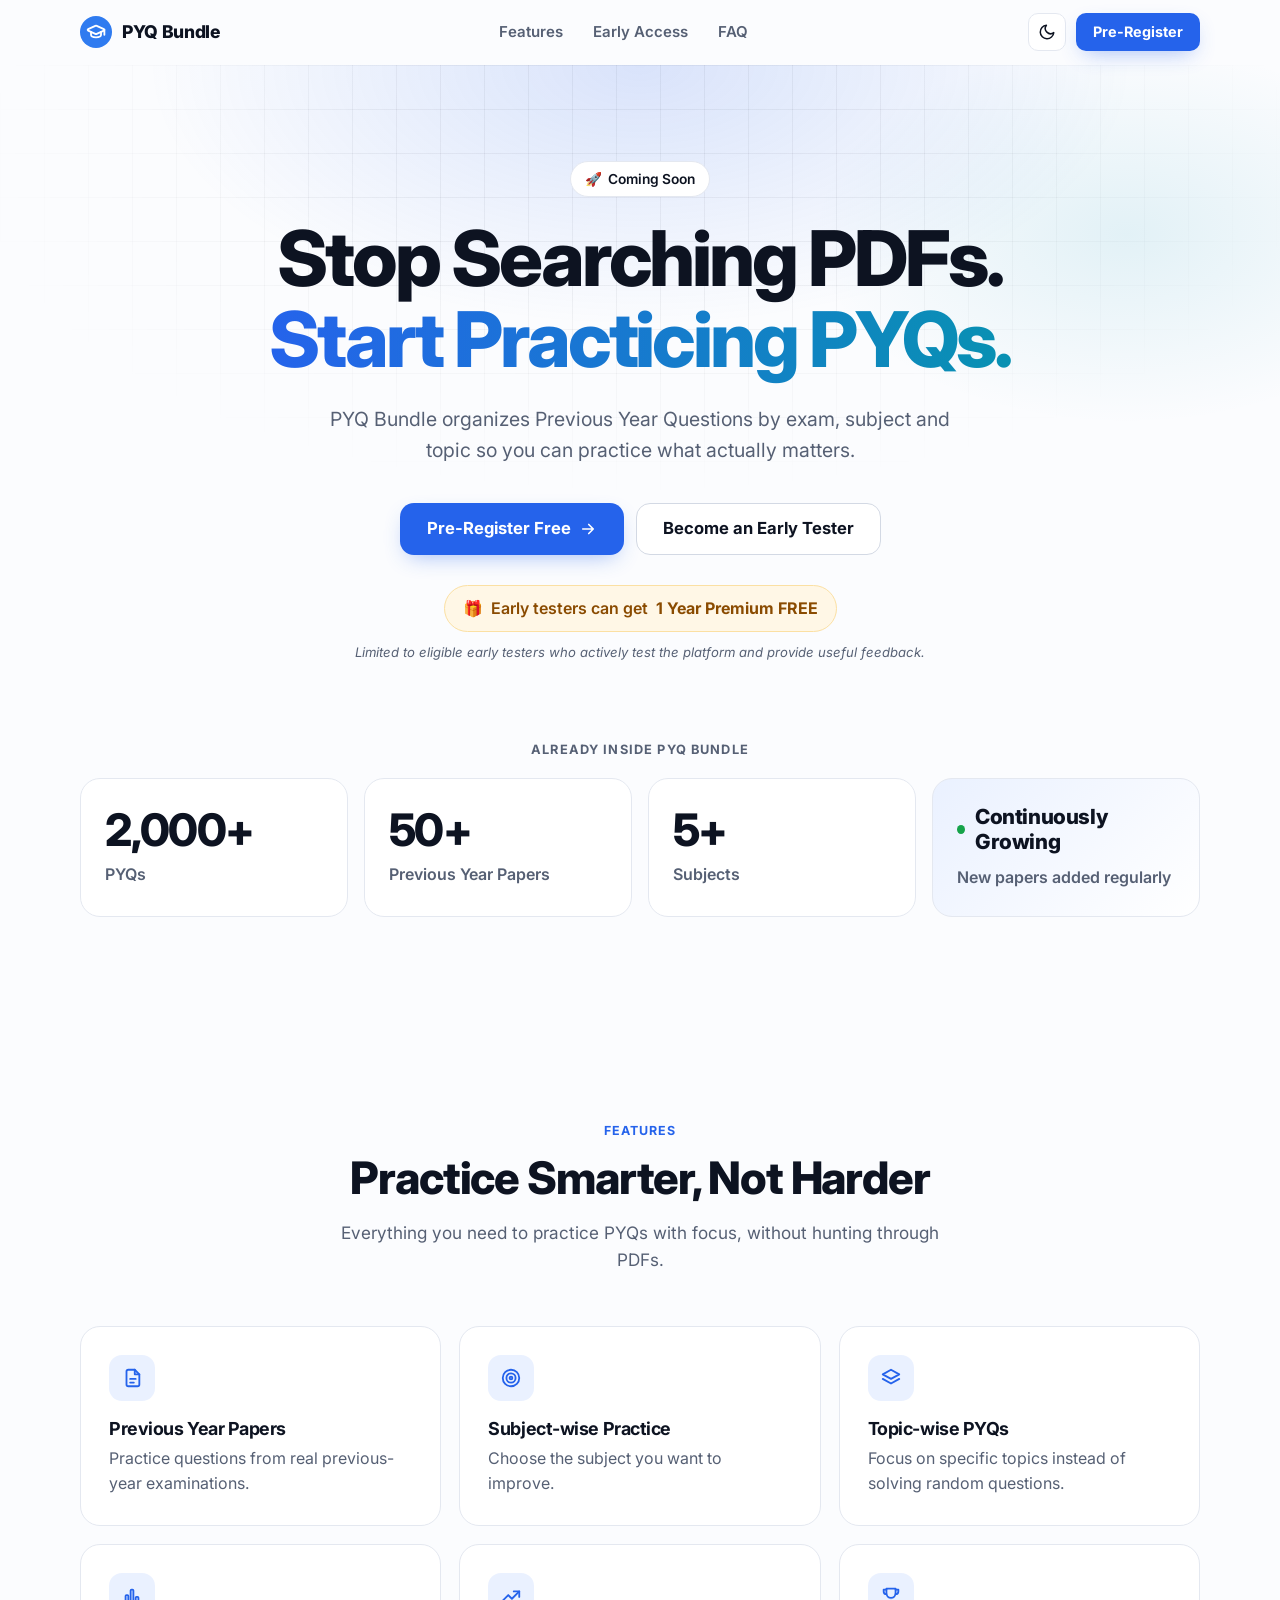
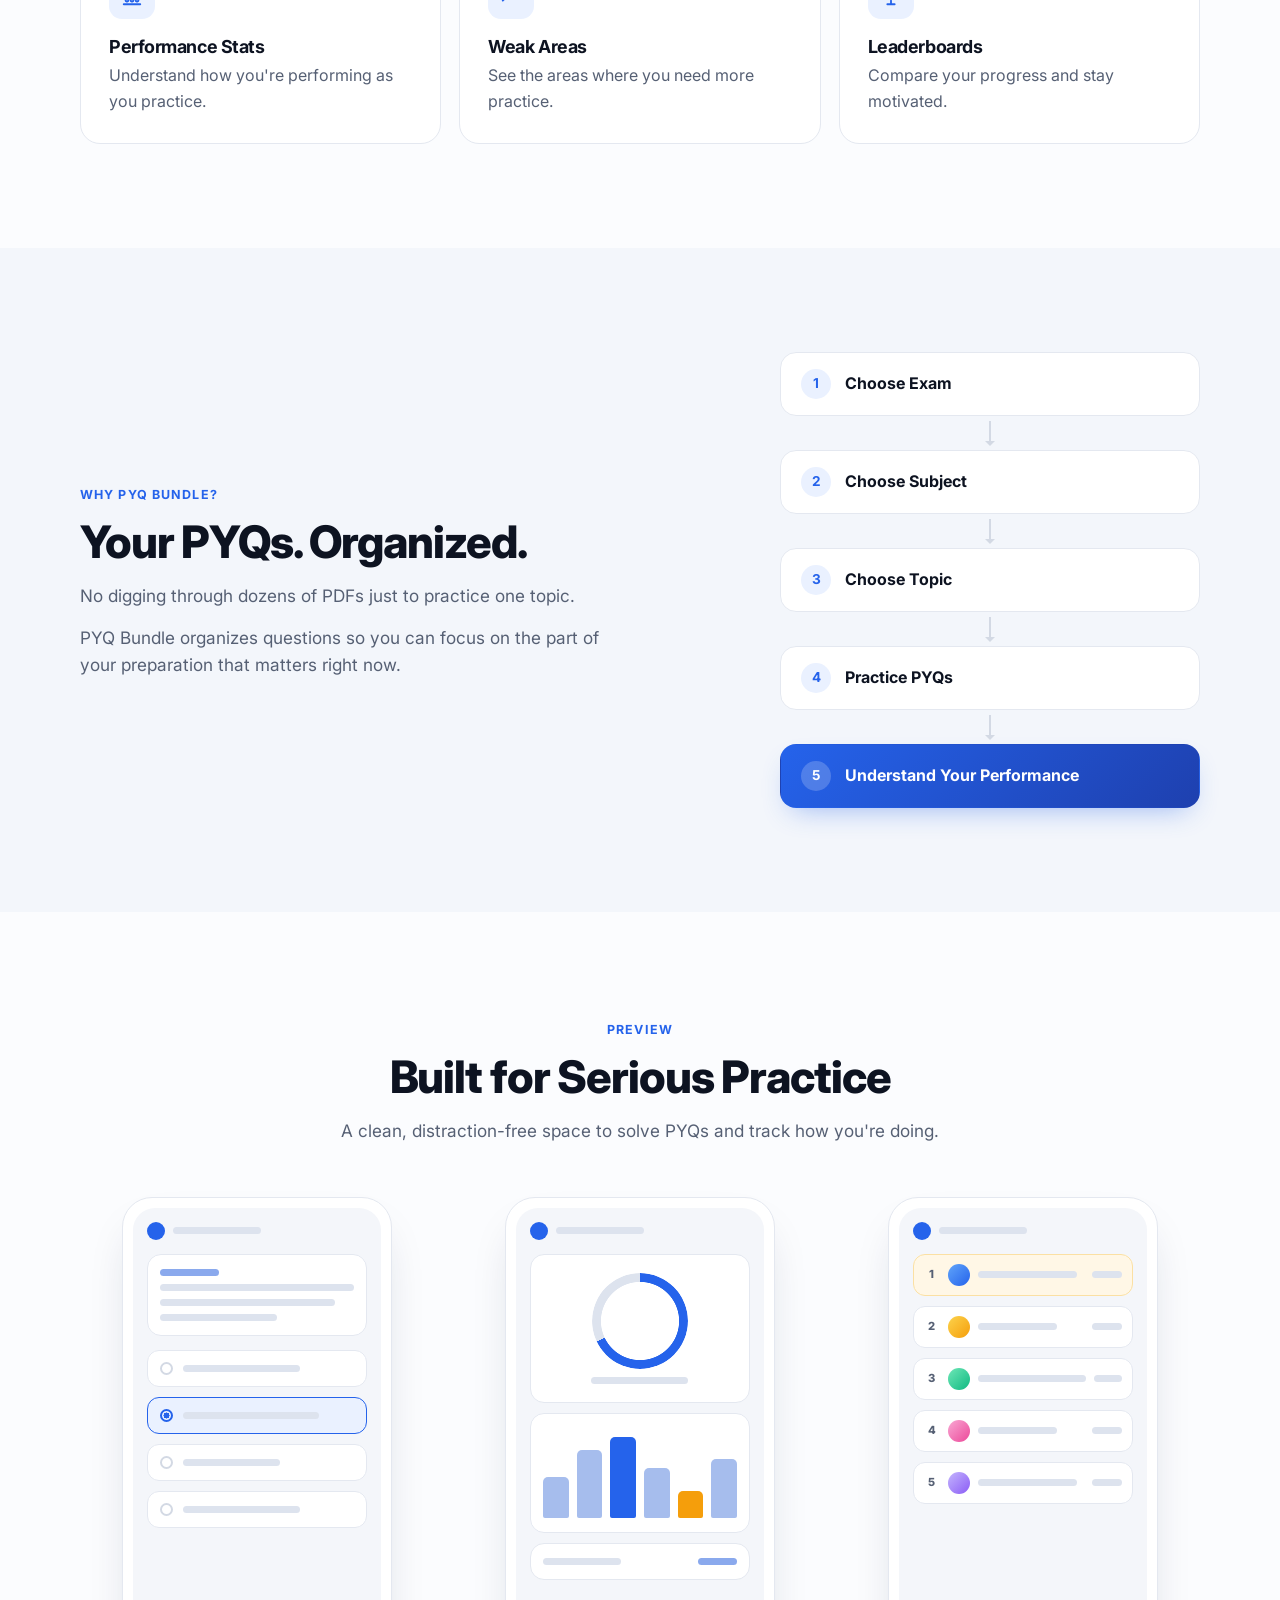
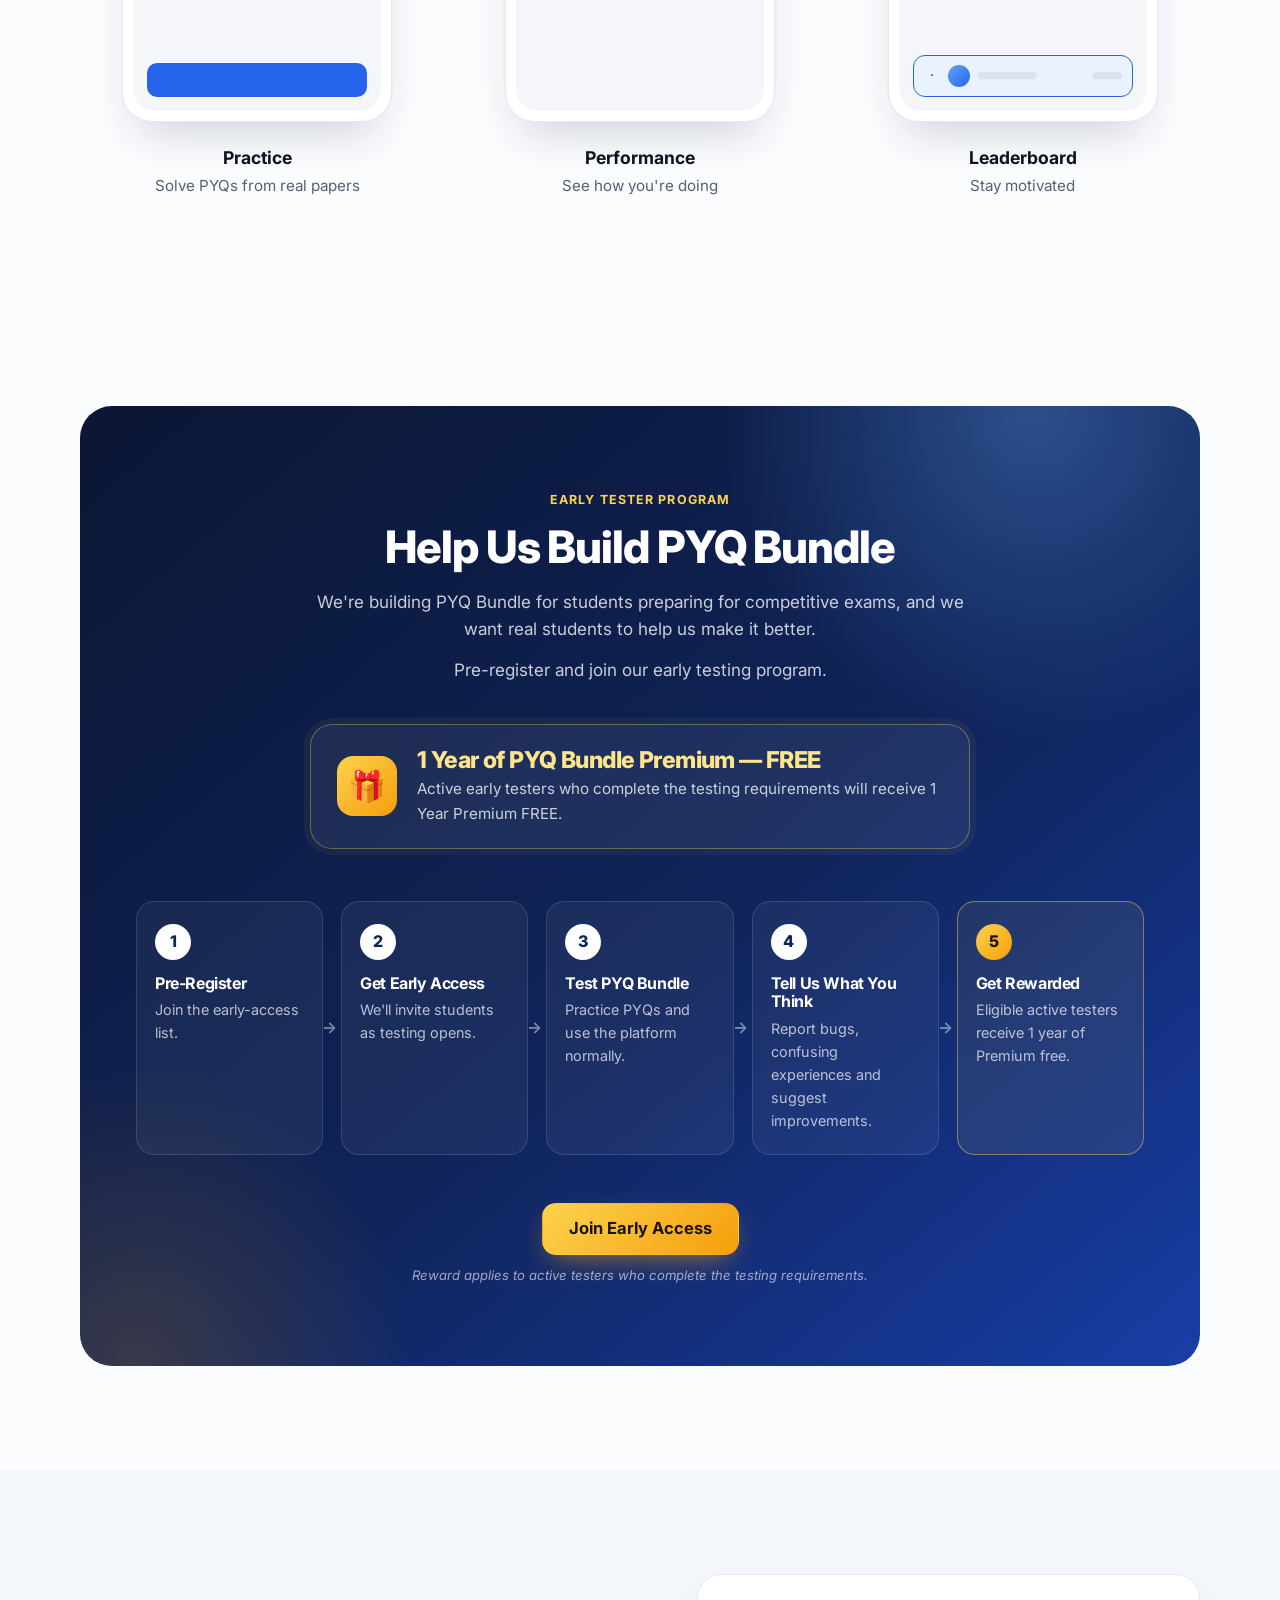
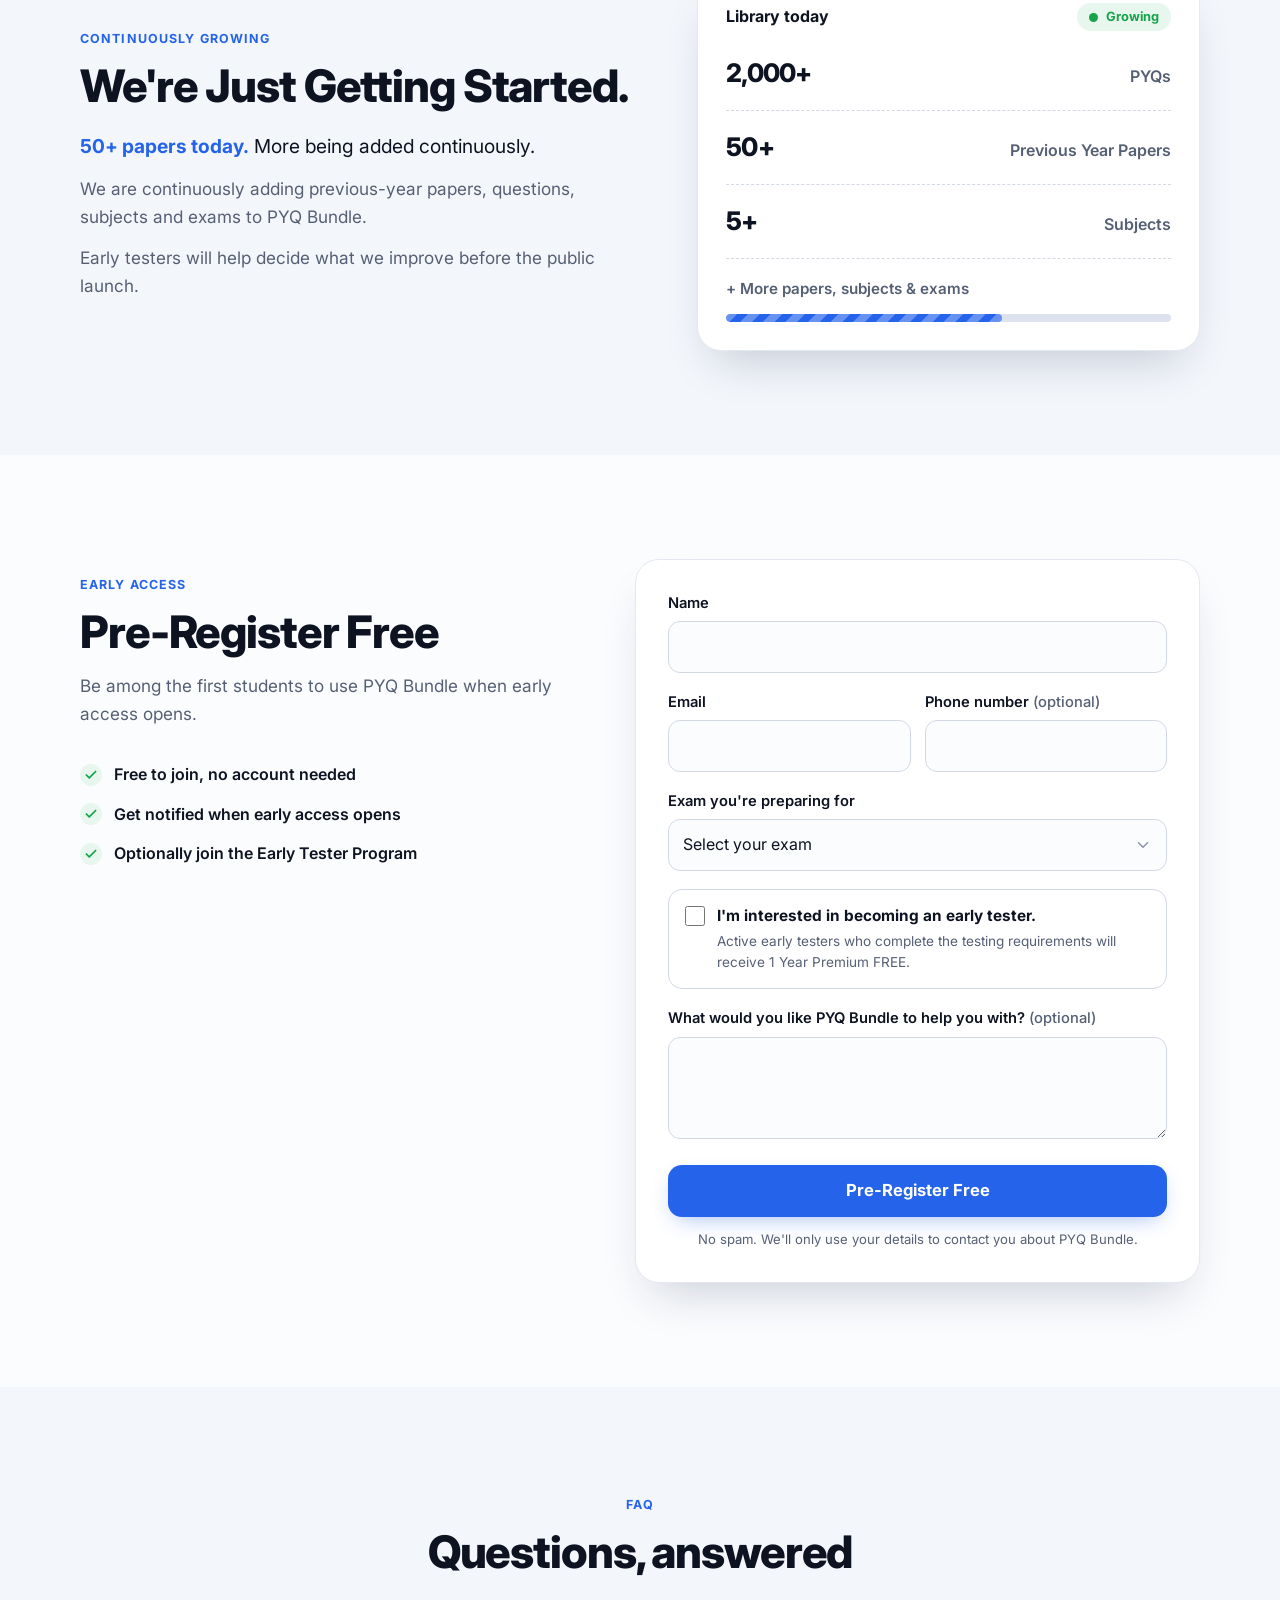
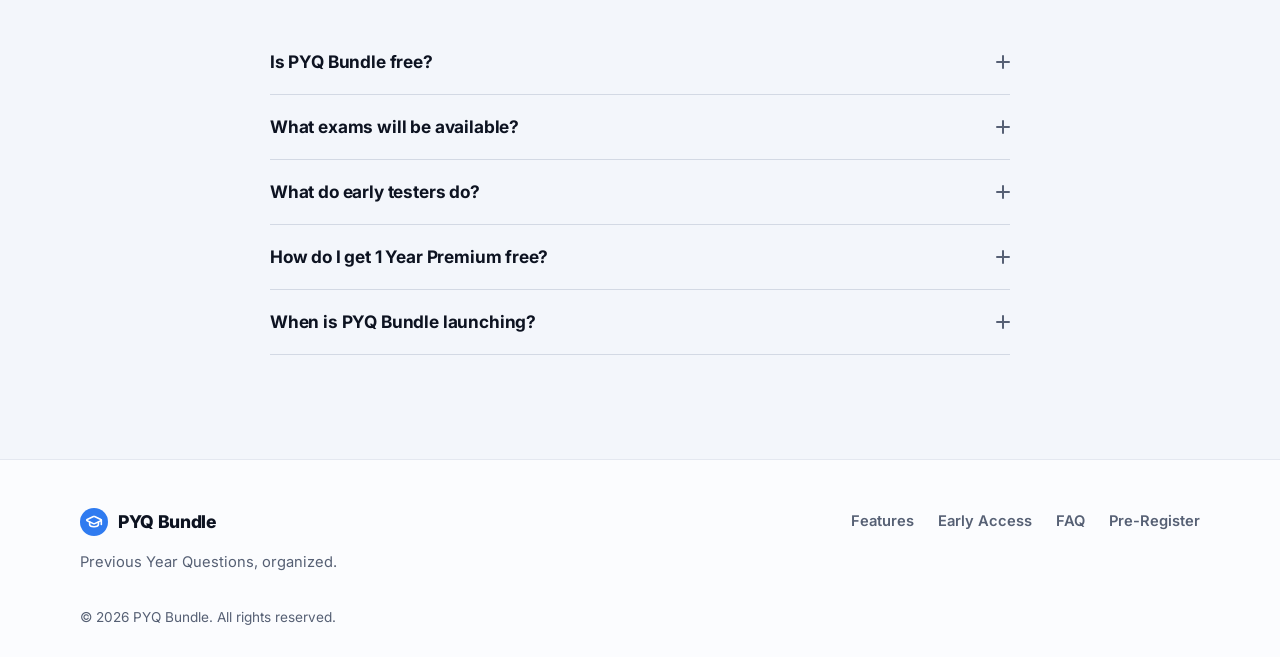
==== index.html @ 2e19c217 "Add PYQ Bundle pre-launch landing page Static one-page site: hero, live stats from site-data.json, f" ====
<!doctype html>
<html lang="en">
<head>
  <meta charset="utf-8">
  <meta name="viewport" content="width=device-width, initial-scale=1">
  <title>PYQ Bundle – Practice Previous Year Questions by Subject &amp; Topic</title>
  <meta name="description" content="Practice competitive exam previous year questions organized by exam, subject and topic. Join PYQ Bundle early access and help us build a better way to practice PYQs.">
  <!-- Replace https://pyqbundle.com/ with your real domain (also in robots.txt and sitemap.xml) -->
  <link rel="canonical" href="https://pyqbundle.com/">
  <meta name="robots" content="index, follow">
  <meta name="color-scheme" content="light dark">
  <meta name="theme-color" content="#ffffff" media="(prefers-color-scheme: light)">
  <meta name="theme-color" content="#0f1115" media="(prefers-color-scheme: dark)">
  <link rel="icon" href="favicon.svg" type="image/svg+xml">

  <!-- Open Graph / social -->
  <meta property="og:type" content="website">
  <meta property="og:site_name" content="PYQ Bundle">
  <meta property="og:title" content="PYQ Bundle – Practice Previous Year Questions by Subject &amp; Topic">
  <meta property="og:description" content="Practice competitive exam previous year questions organized by exam, subject and topic. Join PYQ Bundle early access.">
  <meta property="og:url" content="https://pyqbundle.com/">
  <meta property="og:image" content="https://pyqbundle.com/og-image.png">
  <meta property="og:image:width" content="1200">
  <meta property="og:image:height" content="630">
  <meta property="og:locale" content="en_IN">
  <meta name="twitter:card" content="summary_large_image">
  <meta name="twitter:title" content="PYQ Bundle – Practice Previous Year Questions by Subject &amp; Topic">
  <meta name="twitter:description" content="Practice competitive exam PYQs organized by exam, subject and topic. Join early access.">
  <meta name="twitter:image" content="https://pyqbundle.com/og-image.png">

  <script>
    (function () {
      var d = document.documentElement;
      d.classList.add('js');
      try { var t = localStorage.getItem('pyqb-theme'); if (t === 'light' || t === 'dark') d.setAttribute('data-theme', t); } catch (e) {}
    })();
  </script>

  <link rel="preconnect" href="https://fonts.googleapis.com">
  <link rel="preconnect" href="https://fonts.gstatic.com" crossorigin>
  <link rel="stylesheet" href="https://fonts.googleapis.com/css2?family=Inter:wght@400..800&display=swap">
  <link rel="stylesheet" href="css/styles.css?v=5">
  <script src="js/register.js?v=5" defer></script>
  <script src="js/main.js?v=5" defer></script>

  <script type="application/ld+json">
  {
    "@context": "https://schema.org",
    "@graph": [
      {
        "@type": "Organization",
        "@id": "https://pyqbundle.com/#org",
        "name": "PYQ Bundle",
        "url": "https://pyqbundle.com/"
      },
      {
        "@type": "WebSite",
        "name": "PYQ Bundle",
        "url": "https://pyqbundle.com/",
        "publisher": { "@id": "https://pyqbundle.com/#org" }
      },
      {
        "@type": "FAQPage",
        "mainEntity": [
          { "@type": "Question", "name": "Is PYQ Bundle free?", "acceptedAnswer": { "@type": "Answer", "text": "Yes. Students will be able to access and practice PYQs for free. An optional Premium plan will provide additional benefits such as an ad-free experience, cloud sync and AI solutions." } },
          { "@type": "Question", "name": "What exams will be available?", "acceptedAnswer": { "@type": "Answer", "text": "We're starting with selected competitive exams and continuously adding more exams, subjects and previous-year papers." } },
          { "@type": "Question", "name": "What do early testers do?", "acceptedAnswer": { "@type": "Answer", "text": "Early testers use PYQ Bundle before the public launch, report problems and share feedback that helps us improve the experience." } },
          { "@type": "Question", "name": "How do I get 1 Year Premium free?", "acceptedAnswer": { "@type": "Answer", "text": "Active early testers who complete the testing requirements and provide useful feedback will receive one year of PYQ Bundle Premium free." } },
          { "@type": "Question", "name": "When is PYQ Bundle launching?", "acceptedAnswer": { "@type": "Answer", "text": "We're currently preparing for early access. Pre-register and we'll notify you when testing begins." } }
        ]
      }
    ]
  }
  </script>
</head>
<body>
  <a class="skip-link" href="#main">Skip to content</a>

  <!-- ============ NAVBAR ============ -->
  <header class="nav" id="nav">
    <div class="container nav-inner">
      <a href="#hero" class="logo" aria-label="PYQ Bundle – back to top">
        <img src="favicon.svg" alt="" width="32" height="32">
        <span>PYQ Bundle</span>
      </a>
      <nav aria-label="Primary">
        <ul class="nav-links">
          <li><a href="#features">Features</a></li>
          <li data-ea><a href="#early-access">Early Access</a></li>
          <li><a href="#faq">FAQ</a></li>
        </ul>
      </nav>
      <div class="nav-actions">
        <button class="theme-toggle" type="button" aria-label="Toggle dark mode">
          <svg class="i-moon" viewBox="0 0 24 24" width="18" height="18" aria-hidden="true"><path d="M21 12.8A9 9 0 1 1 11.2 3a7 7 0 0 0 9.8 9.8z"/></svg>
          <svg class="i-sun" viewBox="0 0 24 24" width="18" height="18" aria-hidden="true"><circle cx="12" cy="12" r="4"/><path d="M12 2v2M12 20v2M4.9 4.9l1.4 1.4M17.7 17.7l1.4 1.4M2 12h2M20 12h2M4.9 19.1l1.4-1.4M17.7 6.3l1.4-1.4"/></svg>
        </button>
        <a class="btn btn-primary btn-sm" href="#register" data-cta="nav_pre_register">Pre-Register</a>
      </div>
    </div>
  </header>

  <main id="main">

    <!-- ============ HERO ============ -->
    <section class="hero" id="hero" aria-labelledby="hero-title">
      <div class="hero-bg" aria-hidden="true"></div>
      <div class="container hero-inner">
        <p class="badge reveal"><span aria-hidden="true">🚀</span> <span data-status>Coming Soon</span></p>
        <h1 id="hero-title" class="reveal" style="--d:1">Stop Searching PDFs.<br><span class="grad">Start Practicing PYQs.</span></h1>
        <p class="lead reveal" style="--d:2">PYQ Bundle organizes Previous Year Questions by exam, subject and topic so you can practice what actually matters.</p>
        <div class="cta-row reveal" style="--d:3">
          <a class="btn btn-primary btn-lg" href="#register" data-cta="hero_pre_register">
            Pre-Register Free
            <svg viewBox="0 0 24 24" width="18" height="18" aria-hidden="true"><path d="M5 12h14M13 6l6 6-6 6"/></svg>
          </a>
          <a class="btn btn-ghost btn-lg" href="#early-access" data-ea data-cta="hero_early_tester">Become an Early Tester</a>
        </div>
        <div class="hero-offer reveal" style="--d:4" data-ea>
          <p class="offer-pill"><span aria-hidden="true">🎁</span> Early testers can get <strong data-reward>1 Year Premium FREE</strong></p>
          <p class="fine">Limited to eligible early testers who actively test the platform and provide useful feedback.</p>
        </div>
      </div>
    </section>

    <!-- ============ LIVE CONTENT STATS (filled from site-data.json) ============ -->
    <section class="stats-section" aria-labelledby="stats-title">
      <div class="container">
        <h2 id="stats-title" class="stats-title">Already inside PYQ Bundle</h2>
        <ul class="stats-grid" id="stats-grid">
          <li class="stat-card skeleton" aria-hidden="true"></li>
          <li class="stat-card skeleton" aria-hidden="true"></li>
          <li class="stat-card skeleton" aria-hidden="true"></li>
          <li class="stat-card stat-growing">
            <span class="stat-value"><span class="pulse-dot" aria-hidden="true"></span>Continuously Growing</span>
            <span class="stat-label">New papers added regularly</span>
          </li>
        </ul>
      </div>
    </section>

    <!-- ============ FEATURES ============ -->
    <section class="section" id="features" aria-labelledby="features-title">
      <div class="container">
        <div class="section-head reveal">
          <p class="eyebrow">Features</p>
          <h2 id="features-title">Practice Smarter, Not Harder</h2>
          <p class="section-sub">Everything you need to practice PYQs with focus, without hunting through PDFs.</p>
        </div>
        <div class="features-grid">
          <article class="feature reveal">
            <div class="icon" aria-hidden="true"><svg viewBox="0 0 24 24"><path d="M8 3h7l5 5v11a2 2 0 0 1-2 2H8a2 2 0 0 1-2-2V5a2 2 0 0 1 2-2z"/><path d="M15 3v5h5M10 13h6M10 17h4"/></svg></div>
            <h3>Previous Year Papers</h3>
            <p>Practice questions from real previous-year examinations.</p>
          </article>
          <article class="feature reveal" style="--d:1">
            <div class="icon" aria-hidden="true"><svg viewBox="0 0 24 24"><circle cx="12" cy="12" r="9"/><circle cx="12" cy="12" r="5"/><circle cx="12" cy="12" r="1.5"/></svg></div>
            <h3>Subject-wise Practice</h3>
            <p>Choose the subject you want to improve.</p>
          </article>
          <article class="feature reveal" style="--d:2">
            <div class="icon" aria-hidden="true"><svg viewBox="0 0 24 24"><path d="m12 3 9 5-9 5-9-5 9-5z"/><path d="m3 13 9 5 9-5"/></svg></div>
            <h3>Topic-wise PYQs</h3>
            <p>Focus on specific topics instead of solving random questions.</p>
          </article>
          <article class="feature reveal">
            <div class="icon" aria-hidden="true"><svg viewBox="0 0 24 24"><path d="M3 21h18"/><rect x="5" y="11" width="3" height="7" rx="1"/><rect x="10.5" y="5" width="3" height="13" rx="1"/><rect x="16" y="13" width="3" height="5" rx="1"/></svg></div>
            <h3>Performance Stats</h3>
            <p>Understand how you're performing as you practice.</p>
          </article>
          <article class="feature reveal" style="--d:1">
            <div class="icon" aria-hidden="true"><svg viewBox="0 0 24 24"><path d="m3 17 6-6 4 4 8-8"/><path d="M15 7h6v6"/></svg></div>
            <h3>Weak Areas</h3>
            <p>See the areas where you need more practice.</p>
          </article>
          <article class="feature reveal" style="--d:2">
            <div class="icon" aria-hidden="true"><svg viewBox="0 0 24 24"><path d="M8 21h8M12 17v4"/><path d="M7 4h10v5a5 5 0 0 1-10 0V4z"/><path d="M17 5h3v2a3 3 0 0 1-3 3M7 5H4v2a3 3 0 0 0 3 3"/></svg></div>
            <h3>Leaderboards</h3>
            <p>Compare your progress and stay motivated.</p>
          </article>
        </div>
      </div>
    </section>

    <!-- ============ HOW IT WORKS ============ -->
    <section class="section section-alt" id="how" aria-labelledby="how-title">
      <div class="container how-grid">
        <div class="how-copy reveal">
          <p class="eyebrow">Why PYQ Bundle?</p>
          <h2 id="how-title">Your PYQs. Organized.</h2>
          <p class="section-sub">No digging through dozens of PDFs just to practice one topic.</p>
          <p class="section-sub">PYQ Bundle organizes questions so you can focus on the part of your preparation that matters right now.</p>
        </div>
        <ol class="flow reveal" style="--d:1">
          <li><span class="flow-num">1</span>Choose Exam</li>
          <li><span class="flow-num">2</span>Choose Subject</li>
          <li><span class="flow-num">3</span>Choose Topic</li>
          <li><span class="flow-num">4</span>Practice PYQs</li>
          <li class="flow-final"><span class="flow-num">5</span>Understand Your Performance</li>
        </ol>
      </div>
    </section>

    <!-- ============ PRODUCT PREVIEW ============
         To use real screenshots later, replace a <div class="phone">…</div> with:
         <img class="phone-img" src="images/practice.webp" alt="PYQ Bundle practice screen" width="280" height="560" loading="lazy">
    -->
    <section class="section" id="preview" aria-labelledby="preview-title">
      <div class="container">
        <div class="section-head reveal">
          <p class="eyebrow">Preview</p>
          <h2 id="preview-title">Built for Serious Practice</h2>
          <p class="section-sub">A clean, distraction-free space to solve PYQs and track how you're doing.</p>
        </div>
        <div class="shots">
          <figure class="shot reveal">
            <div class="phone" aria-hidden="true">
              <div class="screen">
                <div class="scr-top"><span class="dot-logo"></span><span class="ln w40"></span></div>
                <div class="q-card"><span class="ln w30 tint"></span><span class="ln w100"></span><span class="ln w90"></span><span class="ln w60"></span></div>
                <div class="mopt"><span class="radio"></span><span class="ln w60"></span></div>
                <div class="mopt sel"><span class="radio"></span><span class="ln w70"></span></div>
                <div class="mopt"><span class="radio"></span><span class="ln w50"></span></div>
                <div class="mopt"><span class="radio"></span><span class="ln w60"></span></div>
                <div class="mock-btn"></div>
              </div>
            </div>
            <figcaption><strong>Practice</strong><span>Solve PYQs from real papers</span></figcaption>
          </figure>
          <figure class="shot reveal" style="--d:1">
            <div class="phone" aria-hidden="true">
              <div class="screen">
                <div class="scr-top"><span class="dot-logo"></span><span class="ln w40"></span></div>
                <div class="panel center"><div class="ring"></div><span class="ln w50"></span></div>
                <div class="panel">
                  <div class="bars"><span style="--h:45%"></span><span style="--h:75%"></span><span class="hi" style="--h:90%"></span><span style="--h:55%"></span><span class="lo" style="--h:30%"></span><span style="--h:65%"></span></div>
                </div>
                <div class="panel row"><span class="ln w40"></span><span class="ln w20 tint"></span></div>
              </div>
            </div>
            <figcaption><strong>Performance</strong><span>See how you're doing</span></figcaption>
          </figure>
          <figure class="shot reveal" style="--d:2">
            <div class="phone" aria-hidden="true">
              <div class="screen">
                <div class="scr-top"><span class="dot-logo"></span><span class="ln w40"></span></div>
                <div class="lb-row top"><span class="rk">1</span><span class="av a1"></span><span class="ln w50"></span><span class="ln w15"></span></div>
                <div class="lb-row"><span class="rk">2</span><span class="av a2"></span><span class="ln w40"></span><span class="ln w15"></span></div>
                <div class="lb-row"><span class="rk">3</span><span class="av a3"></span><span class="ln w60"></span><span class="ln w15"></span></div>
                <div class="lb-row"><span class="rk">4</span><span class="av a4"></span><span class="ln w40"></span><span class="ln w15"></span></div>
                <div class="lb-row"><span class="rk">5</span><span class="av a5"></span><span class="ln w50"></span><span class="ln w15"></span></div>
                <div class="lb-row you"><span class="rk">·</span><span class="av a1"></span><span class="ln w30"></span><span class="ln w15"></span></div>
              </div>
            </div>
            <figcaption><strong>Leaderboard</strong><span>Stay motivated</span></figcaption>
          </figure>
        </div>
      </div>
    </section>

    <!-- ============ EARLY TESTER PROGRAM ============ -->
    <section class="section" id="early-access" aria-labelledby="ea-title" data-ea>
      <div class="container">
        <div class="ea-panel">
          <div class="ea-glow" aria-hidden="true"></div>
          <div class="ea-head reveal">
            <p class="eyebrow eyebrow-amber">Early Tester Program</p>
            <h2 id="ea-title">Help Us Build PYQ Bundle</h2>
            <p>We're building PYQ Bundle for students preparing for competitive exams, and we want real students to help us make it better.</p>
            <p>Pre-register and join our early testing program.</p>
          </div>

          <div class="reward reveal" style="--d:1">
            <div class="reward-icon" aria-hidden="true">🎁</div>
            <div>
              <h3>1 Year of PYQ Bundle Premium — FREE</h3>
              <p>Active early testers who complete the testing requirements will receive 1 Year Premium FREE.</p>
            </div>
          </div>

          <ol class="steps">
            <li class="step reveal"><span class="step-num">1</span><h3>Pre-Register</h3><p>Join the early-access list.</p></li>
            <li class="step reveal" style="--d:1"><span class="step-num">2</span><h3>Get Early Access</h3><p>We'll invite students as testing opens.</p></li>
            <li class="step reveal" style="--d:2"><span class="step-num">3</span><h3>Test PYQ Bundle</h3><p>Practice PYQs and use the platform normally.</p></li>
            <li class="step reveal" style="--d:3"><span class="step-num">4</span><h3>Tell Us What You Think</h3><p>Report bugs, confusing experiences and suggest improvements.</p></li>
            <li class="step reveal" style="--d:4"><span class="step-num">5</span><h3>Get Rewarded</h3><p>Eligible active testers receive 1 year of Premium free.</p></li>
          </ol>

          <div class="ea-cta reveal">
            <a class="btn btn-amber btn-lg" href="#register" data-tester data-cta="early_access_join">Join Early Access</a>
            <p class="fine">Reward applies to active testers who complete the testing requirements.</p>
          </div>
        </div>
      </div>
    </section>

    <!-- ============ CONTINUOUSLY GROWING ============ -->
    <section class="section section-alt" id="growing" aria-labelledby="grow-title">
      <div class="container grow-grid">
        <div class="reveal">
          <p class="eyebrow">Continuously growing</p>
          <h2 id="grow-title">We're Just Getting Started.</h2>
          <p class="grow-lead" data-needs="papers" hidden><strong><span data-stat="papers"></span> papers today.</strong> More being added continuously.</p>
          <p class="grow-lead" data-fallback><strong>More papers being added continuously.</strong></p>
          <p class="section-sub">We are continuously adding previous-year papers, questions, subjects and exams to PYQ Bundle.</p>
          <p class="section-sub">Early testers will help decide what we improve before the public launch.</p>
        </div>
        <div class="grow-card reveal" style="--d:1">
          <div class="grow-card-head">
            <span>Library today</span>
            <span class="live-pill"><span class="pulse-dot" aria-hidden="true"></span>Growing</span>
          </div>
          <ul class="grow-list" id="grow-list"></ul>
          <div class="grow-more">
            <span>+ More papers, subjects &amp; exams</span>
            <div class="grow-bar" aria-hidden="true"><span></span></div>
          </div>
        </div>
      </div>
    </section>

    <!-- ============ PRE-REGISTRATION ============ -->
    <section class="section" id="register" aria-labelledby="register-title">
      <div class="container reg-grid">
        <div class="reg-copy reveal">
          <p class="eyebrow">Early access</p>
          <h2 id="register-title">Pre-Register Free</h2>
          <p class="section-sub">Be among the first students to use PYQ Bundle when early access opens.</p>
          <ul class="checklist">
            <li><svg viewBox="0 0 24 24" aria-hidden="true"><path d="M20 6 9 17l-5-5"/></svg>Free to join, no account needed</li>
            <li><svg viewBox="0 0 24 24" aria-hidden="true"><path d="M20 6 9 17l-5-5"/></svg>Get notified when early access opens</li>
            <li data-ea><svg viewBox="0 0 24 24" aria-hidden="true"><path d="M20 6 9 17l-5-5"/></svg>Optionally join the Early Tester Program</li>
          </ul>
        </div>

        <div class="form-card reveal" style="--d:1">
          <form id="register-form" novalidate>
            <div class="field">
              <label for="f-name">Name</label>
              <input id="f-name" name="name" type="text" autocomplete="name" maxlength="100" required aria-describedby="e-name">
              <p class="field-error" id="e-name"></p>
            </div>
            <div class="row-2">
              <div class="field">
                <label for="f-email">Email</label>
                <input id="f-email" name="email" type="email" autocomplete="email" inputmode="email" maxlength="254" required aria-describedby="e-email">
                <p class="field-error" id="e-email"></p>
              </div>
              <div class="field">
                <label for="f-phone">Phone number <span class="opt">(optional)</span></label>
                <input id="f-phone" name="phone" type="tel" autocomplete="tel" inputmode="tel" maxlength="20" aria-describedby="e-phone">
                <p class="field-error" id="e-phone"></p>
              </div>
            </div>
            <div class="field">
              <label for="f-exam">Exam you're preparing for</label>
              <select id="f-exam" name="exam" required aria-describedby="e-exam">
                <option value="">Select your exam</option>
                <option>SSC GD</option>
                <option>SSC CGL</option>
                <option>JEE Main</option>
                <option>NEET</option>
                <option>GATE</option>
                <option>UPSC</option>
                <option>Railway</option>
                <option>Other</option>
              </select>
              <p class="field-error" id="e-exam"></p>
            </div>
            <div class="field" id="exam-other-field" hidden>
              <label for="f-exam-other">Which exam? <span class="opt">(optional)</span></label>
              <input id="f-exam-other" name="exam_other" type="text" maxlength="60">
            </div>

            <label class="check" data-ea>
              <input id="f-tester" name="early_tester" type="checkbox">
              <span>
                <strong>I'm interested in becoming an early tester.</strong>
                <small>Active early testers who complete the testing requirements will receive <span data-reward>1 Year Premium FREE</span>.</small>
              </span>
            </label>

            <div class="field">
              <label for="f-message">What would you like PYQ Bundle to help you with? <span class="opt">(optional)</span></label>
              <textarea id="f-message" name="message" rows="3" maxlength="1000"></textarea>
            </div>

            <!-- Honeypot: real users never see or fill this -->
            <div class="hp" aria-hidden="true">
              <label for="f-company">Company</label>
              <input id="f-company" name="company" type="text" tabindex="-1" autocomplete="off">
            </div>

            <div class="form-alert" id="form-alert" role="alert" hidden></div>

            <button class="btn btn-primary btn-lg btn-block" type="submit" id="submit-btn">
              <span class="spinner" aria-hidden="true"></span>
              <span class="btn-text">Pre-Register Free</span>
            </button>
            <p class="form-note">No spam. We'll only use your details to contact you about PYQ Bundle.</p>
          </form>

          <div class="success" id="register-success" tabindex="-1" hidden>
            <div class="success-icon" aria-hidden="true"><svg viewBox="0 0 24 24"><path d="M20 6 9 17l-5-5"/></svg></div>
            <h3>You're on the list! 🎉</h3>
            <p>Thanks for joining PYQ Bundle.</p>
            <p>We'll let you know when early access opens.</p>
            <p class="success-note" id="success-duplicate" hidden>This email was already registered, so there's no need to sign up again.</p>
            <p class="success-tester" id="success-tester" hidden>You've also registered your interest in the Early Tester Program.</p>
          </div>
        </div>
      </div>
    </section>

    <!-- ============ FAQ ============ -->
    <section class="section section-alt" id="faq" aria-labelledby="faq-title">
      <div class="container faq-wrap">
        <div class="section-head reveal">
          <p class="eyebrow">FAQ</p>
          <h2 id="faq-title">Questions, answered</h2>
        </div>
        <div class="faq reveal">
          <details>
            <summary><h3>Is PYQ Bundle free?</h3><span class="plus" aria-hidden="true"></span></summary>
            <p>Yes. Students will be able to access and practice PYQs for free. An optional Premium plan will provide additional benefits such as an ad-free experience, cloud sync and AI solutions.</p>
          </details>
          <details>
            <summary><h3>What exams will be available?</h3><span class="plus" aria-hidden="true"></span></summary>
            <p>We're starting with selected competitive exams and continuously adding more exams, subjects and previous-year papers.</p>
          </details>
          <details>
            <summary><h3>What do early testers do?</h3><span class="plus" aria-hidden="true"></span></summary>
            <p>Early testers use PYQ Bundle before the public launch, report problems and share feedback that helps us improve the experience.</p>
          </details>
          <details>
            <summary><h3>How do I get 1 Year Premium free?</h3><span class="plus" aria-hidden="true"></span></summary>
            <p>Active early testers who complete the testing requirements and provide useful feedback will receive one year of PYQ Bundle Premium free.</p>
          </details>
          <details>
            <summary><h3>When is PYQ Bundle launching?</h3><span class="plus" aria-hidden="true"></span></summary>
            <p>We're currently preparing for early access. <a href="#register" data-cta="faq_pre_register">Pre-register</a> and we'll notify you when testing begins.</p>
          </details>
        </div>
      </div>
    </section>
  </main>

  <!-- ============ FOOTER ============ -->
  <footer class="footer">
    <div class="container footer-inner">
      <div>
        <a href="#hero" class="logo"><img src="favicon.svg" alt="" width="28" height="28"><span>PYQ Bundle</span></a>
        <p class="footer-tag">Previous Year Questions, organized.</p>
      </div>
      <nav aria-label="Footer">
        <ul class="footer-links">
          <li><a href="#features">Features</a></li>
          <li data-ea><a href="#early-access">Early Access</a></li>
          <li><a href="#faq">FAQ</a></li>
          <li><a href="#register" data-cta="footer_pre_register">Pre-Register</a></li>
        </ul>
      </nav>
    </div>
    <div class="container footer-bottom">
      <p>© <span id="year">2026</span> PYQ Bundle. All rights reserved.</p>
    </div>
  </footer>
</body>
</html>
---- css/styles.css ----
/* =========================================================
   PYQ Bundle – pre-launch landing page
   1. Tokens (light / dark)   2. Base   3. Components
   4. Sections                5. Animations   6. Responsive
   ========================================================= */

/* ---------- 1. Tokens ---------- */
:root {
  --font: "Inter", system-ui, -apple-system, "Segoe UI", Roboto, sans-serif;

  --bg: #fbfcfe;
  --bg-alt: #f3f6fb;
  --surface: #ffffff;
  --text: #0d1321;
  --muted: #566074;
  --border: #e4e8f0;
  --border-strong: #d3d9e4;

  --primary: #2563eb;
  --primary-2: #0891b2;
  --primary-soft: #eaf1ff;
  --btn-bg: #2563eb;
  --btn-bg-hover: #1d4ed8;
  --btn-shadow: rgba(37, 99, 235, .45);
  --ring: rgba(37, 99, 235, .55);
  --ring-soft: rgba(37, 99, 235, .15);

  --accent-soft: #fff7e6;
  --accent-border: #fbe0a3;
  --accent-text: #8a4b00;

  --success: #16a34a;
  --success-soft: #e7f7ee;
  --danger: #dc2626;
  --danger-soft: #fdeeee;

  --line: #dde3ee;
  --screen: #f4f6fa;
  --grid: rgba(13, 19, 33, .05);
  --glow-1: rgba(37, 99, 235, .16);
  --glow-2: rgba(8, 145, 178, .10);
  --shadow-lg: 0 24px 48px -18px rgba(15, 30, 70, .22);
}

@media (prefers-color-scheme: dark) {
  :root:not([data-theme="light"]) {
    --bg: #0f1115;
    --bg-alt: #13161b;
    --surface: #181b21;
    --text: #eceef3;
    --muted: #9ca3b1;
    --border: #262a32;
    --border-strong: #323743;
    --primary: #5b9dff;
    --primary-2: #22d3ee;
    --primary-soft: #182338;
    --btn-bg: #2f7bf0;
    --btn-bg-hover: #4189f5;
    --btn-shadow: rgba(47, 123, 240, .4);
    --ring: rgba(91, 157, 255, .6);
    --ring-soft: rgba(91, 157, 255, .18);
    --accent-soft: #261f12;
    --accent-border: #4a3814;
    --accent-text: #fcd34d;
    --success: #22c55e;
    --success-soft: #122619;
    --danger: #f87171;
    --danger-soft: #2b1517;
    --line: #2a2f39;
    --screen: #121418;
    --grid: rgba(255, 255, 255, .035);
    --glow-1: rgba(47, 123, 240, .20);
    --glow-2: rgba(34, 211, 238, .07);
    --shadow-lg: 0 24px 48px -18px rgba(0, 0, 0, .7);
  }
  :root:not([data-theme="light"]) .i-moon { display: none; }
  :root:not([data-theme="light"]) .i-sun { display: block; }
}

:root[data-theme="dark"] {
  --bg: #0f1115;
  --bg-alt: #13161b;
  --surface: #181b21;
  --text: #eceef3;
  --muted: #9ca3b1;
  --border: #262a32;
  --border-strong: #323743;
  --primary: #5b9dff;
  --primary-2: #22d3ee;
  --primary-soft: #182338;
  --btn-bg: #2f7bf0;
  --btn-bg-hover: #4189f5;
  --btn-shadow: rgba(47, 123, 240, .4);
  --ring: rgba(91, 157, 255, .6);
  --ring-soft: rgba(91, 157, 255, .18);
  --accent-soft: #261f12;
  --accent-border: #4a3814;
  --accent-text: #fcd34d;
  --success: #22c55e;
  --success-soft: #122619;
  --danger: #f87171;
  --danger-soft: #2b1517;
  --line: #2a2f39;
  --screen: #121418;
  --grid: rgba(255, 255, 255, .035);
  --glow-1: rgba(47, 123, 240, .20);
  --glow-2: rgba(34, 211, 238, .07);
  --shadow-lg: 0 24px 48px -18px rgba(0, 0, 0, .7);
}
:root[data-theme="dark"] .i-moon { display: none; }
:root[data-theme="dark"] .i-sun { display: block; }

/* ---------- 2. Base ---------- */
*, *::before, *::after { box-sizing: border-box; }
html { scroll-behavior: smooth; scroll-padding-top: 76px; -webkit-text-size-adjust: 100%; }
body {
  margin: 0;
  font-family: var(--font);
  font-size: 1rem;
  line-height: 1.6;
  background: var(--bg);
  color: var(--text);
  -webkit-font-smoothing: antialiased;
  overflow-x: hidden;
}
h1, h2, h3 { margin: 0; line-height: 1.15; letter-spacing: -.025em; }
p { margin: 0; }
a { color: inherit; }
img { display: block; max-width: 100%; height: auto; }
svg { flex: none; }
[hidden] { display: none !important; }
:focus-visible { outline: 3px solid var(--ring); outline-offset: 2px; border-radius: 6px; }

.container { width: 100%; max-width: 1160px; margin: 0 auto; padding: 0 20px; }
.section { padding: 104px 0; }
.section-alt { background: var(--bg-alt); }
.section-head { max-width: 640px; margin: 0 auto 52px; text-align: center; }
h2 { font-size: clamp(1.9rem, 4.2vw, 2.8rem); font-weight: 800; }
.section-sub { color: var(--muted); font-size: 1.075rem; margin-top: 14px; }
.eyebrow {
  display: inline-block;
  margin-bottom: 12px;
  font-size: .78rem;
  font-weight: 700;
  letter-spacing: .09em;
  text-transform: uppercase;
  color: var(--primary);
}

.skip-link {
  position: absolute; left: 12px; top: -60px; z-index: 100;
  padding: 10px 14px; border-radius: 10px;
  background: var(--btn-bg); color: #fff; font-weight: 600; text-decoration: none;
}
.skip-link:focus { top: 12px; }

/* ---------- 3. Components ---------- */
.btn {
  display: inline-flex; align-items: center; justify-content: center; gap: 8px;
  padding: 12px 20px;
  font: inherit; font-weight: 700; line-height: 1.2; white-space: nowrap;
  text-decoration: none; cursor: pointer;
  border: 1px solid transparent; border-radius: 12px;
  transition: transform .15s ease, background-color .2s ease, border-color .2s ease, box-shadow .2s ease;
}
.btn svg { fill: none; stroke: currentColor; stroke-width: 2.2; stroke-linecap: round; stroke-linejoin: round; }
.btn:active { transform: translateY(1px); }
.btn-primary { background: var(--btn-bg); color: #fff; box-shadow: 0 8px 22px -8px var(--btn-shadow); }
.btn-primary:hover { background: var(--btn-bg-hover); transform: translateY(-1px); }
.btn-ghost { background: var(--surface); color: var(--text); border-color: var(--border-strong); }
.btn-ghost:hover { border-color: var(--primary); color: var(--primary); }
.btn-amber { background: linear-gradient(135deg, #fcd34d, #f59e0b); color: #1f1300; box-shadow: 0 10px 28px -10px rgba(245, 158, 11, .7); }
.btn-amber:hover { transform: translateY(-1px); filter: brightness(1.05); }
.btn-lg { padding: 15px 26px; font-size: 1.04rem; border-radius: 14px; }
.btn-sm { padding: 9px 16px; font-size: .9rem; border-radius: 10px; }
.btn-block { width: 100%; }
.btn[disabled] { opacity: .75; cursor: progress; transform: none; }

.pulse-dot {
  display: inline-block; width: 9px; height: 9px; border-radius: 50%;
  background: var(--success);
  box-shadow: 0 0 0 0 rgba(34, 197, 94, .55);
  animation: pulse 2s infinite;
}

/* ---------- Navbar ---------- */
.nav {
  position: sticky; top: 0; z-index: 50;
  background: var(--bg);
  background: color-mix(in srgb, var(--bg) 84%, transparent);
  -webkit-backdrop-filter: saturate(1.5) blur(12px);
  backdrop-filter: saturate(1.5) blur(12px);
  border-bottom: 1px solid transparent;
  transition: border-color .2s ease;
}
.nav.scrolled { border-bottom-color: var(--border); }
.nav-inner { display: flex; align-items: center; justify-content: space-between; gap: 16px; height: 64px; }
.logo { display: inline-flex; align-items: center; gap: 10px; font-weight: 800; font-size: 1.1rem; letter-spacing: -.02em; text-decoration: none; }
.nav-links { display: flex; gap: 30px; margin: 0; padding: 0; list-style: none; }
.nav-links a { color: var(--muted); font-weight: 600; font-size: .94rem; text-decoration: none; transition: color .15s; }
.nav-links a:hover { color: var(--text); }
.nav-actions { display: flex; align-items: center; gap: 10px; }
.theme-toggle {
  display: grid; place-items: center; width: 38px; height: 38px;
  color: var(--text); background: var(--surface);
  border: 1px solid var(--border); border-radius: 10px; cursor: pointer;
}
.theme-toggle:hover { border-color: var(--border-strong); }
.theme-toggle svg { fill: none; stroke: currentColor; stroke-width: 2; stroke-linecap: round; stroke-linejoin: round; }
.i-sun { display: none; }

/* ---------- 4. Sections ---------- */

/* Hero */
.hero { position: relative; isolation: isolate; overflow: hidden; padding: 96px 0 80px; text-align: center; }
.hero-bg {
  position: absolute; inset: 0; z-index: -1;
  background:
    radial-gradient(55% 55% at 50% 0%, var(--glow-1), transparent 70%),
    radial-gradient(35% 40% at 88% 25%, var(--glow-2), transparent 70%);
}
.hero-bg::after {
  content: ""; position: absolute; inset: 0;
  background-image: linear-gradient(var(--grid) 1px, transparent 1px), linear-gradient(90deg, var(--grid) 1px, transparent 1px);
  background-size: 44px 44px;
  -webkit-mask-image: radial-gradient(ellipse 70% 65% at 50% 15%, #000 30%, transparent 75%);
  mask-image: radial-gradient(ellipse 70% 65% at 50% 15%, #000 30%, transparent 75%);
}
.badge {
  display: inline-flex; align-items: center; gap: 6px;
  padding: 6px 14px; font-size: .86rem; font-weight: 600;
  background: var(--surface); border: 1px solid var(--border); border-radius: 999px;
}
.hero h1 { margin-top: 22px; font-size: clamp(2.4rem, 7.2vw, 4.8rem); font-weight: 800; letter-spacing: -.04em; line-height: 1.05; }
.grad {
  background: linear-gradient(95deg, var(--primary), var(--primary-2));
  -webkit-background-clip: text; background-clip: text;
  color: transparent;
}
.lead { max-width: 620px; margin: 24px auto 0; color: var(--muted); font-size: clamp(1.05rem, 2.2vw, 1.22rem); }
.cta-row { display: flex; flex-wrap: wrap; justify-content: center; gap: 12px; margin-top: 36px; }
.hero-offer { margin-top: 30px; }
.offer-pill {
  display: inline-flex; align-items: center; gap: 8px; flex-wrap: wrap; justify-content: center;
  padding: 10px 18px; font-weight: 600;
  color: var(--accent-text); background: var(--accent-soft);
  border: 1px solid var(--accent-border); border-radius: 999px;
}
.fine { margin-top: 10px; font-size: .82rem; font-style: italic; color: var(--muted); }

/* Stats */
.stats-section { padding: 0 0 96px; }
.stats-title { margin-bottom: 20px; text-align: center; font-size: .8rem; font-weight: 700; letter-spacing: .09em; text-transform: uppercase; color: var(--muted); }
.stats-grid {
  display: grid; grid-template-columns: repeat(auto-fit, minmax(min(100%, 140px), 1fr)); gap: 16px;
  margin: 0; padding: 0; list-style: none;
}
.stat-card {
  display: flex; flex-direction: column; justify-content: center;
  min-height: 136px; padding: 26px 24px;
  background: var(--surface); border: 1px solid var(--border); border-radius: 20px;
}
.stat-value { font-size: clamp(2rem, 4.2vw, 2.8rem); font-weight: 800; letter-spacing: -.035em; line-height: 1; }
.stat-label { margin-top: 10px; color: var(--muted); font-weight: 600; }
.stat-growing { background: linear-gradient(135deg, var(--primary-soft), var(--surface)); }
.stat-growing .stat-value { display: flex; align-items: center; gap: 10px; font-size: 1.3rem; letter-spacing: -.02em; line-height: 1.2; }
.skeleton {
  background: linear-gradient(90deg, var(--surface) 0%, var(--bg-alt) 50%, var(--surface) 100%);
  background-size: 200% 100%;
  animation: shimmer 1.4s linear infinite;
}
.stat-in { animation: fade-up .55s ease both; animation-delay: calc(var(--d, 0) * 80ms); }

/* Features */
.features-grid { display: grid; grid-template-columns: repeat(3, 1fr); gap: 18px; }
.feature {
  padding: 28px; background: var(--surface);
  border: 1px solid var(--border); border-radius: 20px;
  transition: transform .2s ease, border-color .2s ease, box-shadow .2s ease;
}
.feature:hover { transform: translateY(-3px); border-color: color-mix(in srgb, var(--primary) 40%, var(--border)); box-shadow: var(--shadow-lg); }
.icon {
  display: grid; place-items: center; width: 46px; height: 46px; margin-bottom: 18px;
  color: var(--primary); background: var(--primary-soft); border-radius: 13px;
}
.icon svg { width: 22px; height: 22px; fill: none; stroke: currentColor; stroke-width: 2; stroke-linecap: round; stroke-linejoin: round; }
.feature h3 { font-size: 1.12rem; font-weight: 700; }
.feature p { margin-top: 6px; color: var(--muted); }

/* How it works */
.how-grid { display: grid; grid-template-columns: 1fr 1fr; gap: 64px; align-items: center; }
.flow { max-width: 420px; width: 100%; margin: 0 0 0 auto; padding: 0; list-style: none; }
.flow li {
  position: relative; display: flex; align-items: center; gap: 14px;
  padding: 16px 20px; font-weight: 700;
  background: var(--surface); border: 1px solid var(--border); border-radius: 16px;
}
.flow li + li { margin-top: 34px; }
.flow li + li::before {
  content: ""; position: absolute; left: 50%; top: -30px;
  width: 2px; height: 20px; margin-left: -1px; background: var(--border-strong);
}
.flow li + li::after {
  content: ""; position: absolute; left: 50%; top: -10px; margin-left: -5px;
  border: 5px solid transparent; border-top-color: var(--border-strong);
}
.flow-num {
  display: grid; place-items: center; flex: none; width: 30px; height: 30px;
  font-size: .85rem; color: var(--primary); background: var(--primary-soft); border-radius: 50%;
}
.flow .flow-final { color: #fff; background: linear-gradient(135deg, var(--btn-bg), #1e40af); border-color: transparent; box-shadow: 0 12px 28px -12px var(--btn-shadow); }
.flow .flow-final .flow-num { color: #fff; background: rgba(255, 255, 255, .2); }

/* Product preview */
.shots { display: grid; grid-template-columns: repeat(3, 1fr); gap: 28px; }
.shot { margin: 0; }
.phone, .phone-img {
  width: 100%; max-width: 270px; margin: 0 auto;
  aspect-ratio: 9 / 17.5;
  border-radius: 30px; box-shadow: var(--shadow-lg);
}
.phone { padding: 10px; background: var(--surface); border: 1px solid var(--border); }
.phone-img { object-fit: cover; }
.screen {
  display: flex; flex-direction: column; gap: 10px; height: 100%;
  padding: 14px; overflow: hidden;
  background: var(--screen); border-radius: 22px;
}
.scr-top { display: flex; align-items: center; gap: 8px; margin-bottom: 4px; }
.dot-logo { width: 18px; height: 18px; border-radius: 50%; background: var(--btn-bg); flex: none; }
.ln { display: block; height: 7px; border-radius: 6px; background: var(--line); }
.ln.tint { background: color-mix(in srgb, var(--primary) 45%, var(--line)); }
.w15 { width: 15%; } .w20 { width: 20%; } .w30 { width: 30%; } .w40 { width: 40%; } .w50 { width: 50%; }
.w60 { width: 60%; } .w70 { width: 70%; } .w90 { width: 90%; } .w100 { width: 100%; }
.q-card, .panel { display: flex; flex-direction: column; gap: 8px; padding: 14px 12px; background: var(--surface); border: 1px solid var(--border); border-radius: 14px; }
.q-card { margin-bottom: 4px; }
.mopt { display: flex; align-items: center; gap: 10px; padding: 11px 12px; background: var(--surface); border: 1px solid var(--border); border-radius: 12px; }
.mopt .ln { flex: none; }
.radio { width: 13px; height: 13px; flex: none; border: 2px solid var(--border-strong); border-radius: 50%; }
.mopt.sel { background: var(--primary-soft); border-color: var(--primary); }
.mopt.sel .radio { border-color: var(--primary); background: radial-gradient(circle, var(--primary) 45%, transparent 50%); }
.mock-btn { height: 34px; margin-top: auto; background: var(--btn-bg); border-radius: 10px; }
.panel.center { align-items: center; padding: 18px 12px; }
.panel.row { flex-direction: row; align-items: center; justify-content: space-between; }
.ring {
  width: 96px; height: 96px; border-radius: 50%;
  background: conic-gradient(var(--primary) 0 68%, var(--line) 0);
  -webkit-mask: radial-gradient(circle, transparent 57%, #000 58%);
  mask: radial-gradient(circle, transparent 57%, #000 58%);
}
.bars { display: flex; align-items: flex-end; gap: 8px; height: 90px; }
.bars span { flex: 1; height: var(--h); background: color-mix(in srgb, var(--primary) 30%, var(--line)); border-radius: 5px 5px 2px 2px; }
.bars .hi { background: var(--primary); }
.bars .lo { background: #f59e0b; }
.lb-row { display: flex; align-items: center; gap: 8px; padding: 9px 10px; background: var(--surface); border: 1px solid var(--border); border-radius: 12px; }
.lb-row .ln:last-child { margin-left: auto; }
.lb-row.top { background: var(--accent-soft); border-color: var(--accent-border); }
.lb-row.you { margin-top: auto; background: var(--primary-soft); border-color: var(--primary); }
.rk { width: 16px; font-size: .7rem; font-weight: 800; color: var(--muted); text-align: center; flex: none; }
.av { width: 22px; height: 22px; flex: none; border-radius: 50%; }
.a1 { background: linear-gradient(135deg, #60a5fa, #2563eb); }
.a2 { background: linear-gradient(135deg, #fcd34d, #f59e0b); }
.a3 { background: linear-gradient(135deg, #6ee7b7, #10b981); }
.a4 { background: linear-gradient(135deg, #f9a8d4, #ec4899); }
.a5 { background: linear-gradient(135deg, #c4b5fd, #8b5cf6); }
.shot figcaption { display: flex; flex-direction: column; gap: 2px; margin-top: 22px; text-align: center; }
.shot figcaption strong { font-size: 1.1rem; }
.shot figcaption span { color: var(--muted); font-size: .95rem; }

/* Early tester program */
.ea-panel {
  position: relative; isolation: isolate; overflow: hidden;
  padding: 80px 56px;
  color: #fff;
  background: linear-gradient(140deg, #0b1633 0%, #10245a 55%, #1d4ed8 130%);
  border-radius: 32px;
}
.ea-glow {
  position: absolute; inset: 0; z-index: -1;
  background:
    radial-gradient(40% 50% at 85% 0%, rgba(96, 165, 250, .35), transparent 70%),
    radial-gradient(35% 45% at 5% 100%, rgba(245, 158, 11, .18), transparent 70%);
}
.ea-head { max-width: 680px; margin: 0 auto; text-align: center; }
.ea-head p:not(.eyebrow) { margin-top: 14px; font-size: 1.07rem; color: rgba(255, 255, 255, .78); }
.eyebrow-amber { color: #fcd34d; }
.reward {
  display: flex; align-items: center; gap: 20px;
  max-width: 660px; margin: 40px auto 0; padding: 22px 26px;
  background: rgba(255, 255, 255, .07);
  border: 1px solid rgba(252, 211, 77, .35); border-radius: 22px;
  box-shadow: 0 0 0 6px rgba(252, 211, 77, .05);
}
.reward-icon {
  display: grid; place-items: center; flex: none; width: 60px; height: 60px;
  font-size: 1.9rem; background: linear-gradient(135deg, #fcd34d, #f59e0b); border-radius: 16px;
}
.reward h3 { font-size: clamp(1.15rem, 2.4vw, 1.45rem); font-weight: 800; color: #fde68a; }
.reward p { margin-top: 4px; color: rgba(255, 255, 255, .78); font-size: .95rem; }
.steps { display: grid; grid-template-columns: repeat(5, 1fr); gap: 18px; margin: 52px 0 0; padding: 0; list-style: none; }
.step {
  position: relative; padding: 22px 18px;
  background: rgba(255, 255, 255, .05);
  border: 1px solid rgba(255, 255, 255, .12); border-radius: 18px;
}
.step:not(:last-child)::after {
  content: "→"; position: absolute; top: 50%; right: -15px; z-index: 1;
  transform: translateY(-50%);
  font-weight: 700; color: rgba(255, 255, 255, .45);
}
.step-num {
  display: grid; place-items: center; width: 36px; height: 36px; margin-bottom: 14px;
  font-weight: 800; color: #10245a; background: #fff; border-radius: 50%;
}
.step:last-child { border-color: rgba(252, 211, 77, .45); background: rgba(252, 211, 77, .08); }
.step:last-child .step-num { color: #1f1300; background: linear-gradient(135deg, #fcd34d, #f59e0b); }
.step h3 { font-size: 1rem; font-weight: 700; }
.step p { margin-top: 6px; font-size: .9rem; color: rgba(255, 255, 255, .7); }
.ea-cta { margin-top: 48px; text-align: center; }
.ea-cta .fine { color: rgba(255, 255, 255, .6); }

/* Continuously growing */
.grow-grid { display: grid; grid-template-columns: 1.1fr 1fr; gap: 64px; align-items: center; }
.grow-lead { margin-top: 18px; font-size: 1.2rem; }
.grow-lead strong { color: var(--primary); }
.grow-card { padding: 28px; background: var(--surface); border: 1px solid var(--border); border-radius: 24px; box-shadow: var(--shadow-lg); }
.grow-card-head { display: flex; align-items: center; justify-content: space-between; margin-bottom: 6px; font-weight: 700; }
.live-pill {
  display: inline-flex; align-items: center; gap: 8px;
  padding: 4px 12px; font-size: .8rem; font-weight: 700;
  color: var(--success); background: var(--success-soft); border-radius: 999px;
}
.grow-list { margin: 0; padding: 0; list-style: none; }
.grow-list li { display: flex; align-items: baseline; justify-content: space-between; gap: 12px; padding: 16px 0; border-bottom: 1px dashed var(--border-strong); }
.grow-list .v { font-size: 1.6rem; font-weight: 800; letter-spacing: -.03em; }
.grow-list .l { color: var(--muted); font-weight: 600; text-align: right; }
.grow-list .empty { color: var(--muted); }
.grow-more { padding-top: 18px; color: var(--muted); font-weight: 600; font-size: .95rem; }
.grow-bar { position: relative; height: 8px; margin-top: 12px; overflow: hidden; background: var(--line); border-radius: 999px; }
.grow-bar span {
  position: absolute; inset: 0 auto 0 0; width: 62%;
  background: repeating-linear-gradient(-45deg, var(--primary) 0 8px, color-mix(in srgb, var(--primary) 70%, #fff) 8px 16px);
  background-size: 22.6px 22.6px;
  border-radius: 999px;
  animation: stripes 1s linear infinite;
}

/* Registration */
.reg-grid { display: grid; grid-template-columns: 1fr 1.15fr; gap: 64px; align-items: start; }
.reg-copy { padding-top: 12px; }
.checklist { margin: 28px 0 0; padding: 0; list-style: none; }
.checklist li { display: flex; align-items: center; gap: 12px; padding: 7px 0; font-weight: 600; }
.checklist svg {
  width: 22px; height: 22px; padding: 4px; flex: none;
  fill: none; stroke: var(--success); stroke-width: 3; stroke-linecap: round; stroke-linejoin: round;
  background: var(--success-soft); border-radius: 50%;
}
.form-card { padding: 32px; background: var(--surface); border: 1px solid var(--border); border-radius: 24px; box-shadow: var(--shadow-lg); }
.field { margin-bottom: 18px; }
.field label { display: block; margin-bottom: 6px; font-size: .92rem; font-weight: 600; }
.opt { font-weight: 500; color: var(--muted); }
.row-2 { display: grid; grid-template-columns: 1fr 1fr; gap: 14px; }
input[type="text"], input[type="email"], input[type="tel"], select, textarea {
  width: 100%; padding: 12px 14px;
  font: inherit; font-size: 1rem; color: var(--text);
  background: var(--bg); border: 1px solid var(--border-strong); border-radius: 12px;
  transition: border-color .15s ease, box-shadow .15s ease;
}
textarea { resize: vertical; min-height: 92px; }
select {
  -webkit-appearance: none; appearance: none; padding-right: 40px; cursor: pointer;
  background-image: url("data:image/svg+xml,%3Csvg xmlns='http://www.w3.org/2000/svg' viewBox='0 0 24 24' fill='none' stroke='%238a93a6' stroke-width='2' stroke-linecap='round' stroke-linejoin='round'%3E%3Cpath d='m6 9 6 6 6-6'/%3E%3C/svg%3E");
  background-repeat: no-repeat; background-position: right 14px center; background-size: 18px;
}
input:focus, select:focus, textarea:focus { outline: none; border-color: var(--primary); box-shadow: 0 0 0 4px var(--ring-soft); }
[aria-invalid="true"] { border-color: var(--danger) !important; }
.field-error { margin-top: 6px; font-size: .85rem; font-weight: 500; color: var(--danger); }
.field-error:empty { display: none; }
.check {
  display: flex; align-items: flex-start; gap: 12px;
  margin-bottom: 18px; padding: 14px 16px; cursor: pointer;
  border: 1px solid var(--border-strong); border-radius: 14px;
  transition: border-color .15s ease, background-color .15s ease;
}
.check:has(input:checked) { background: var(--primary-soft); border-color: var(--primary); }
.check input { width: 20px; height: 20px; margin: 2px 0 0; flex: none; accent-color: var(--btn-bg); cursor: pointer; }
.check strong { display: block; font-size: .96rem; }
.check small { display: block; margin-top: 2px; font-size: .85rem; color: var(--muted); }
.hp { position: absolute; left: -9999px; width: 1px; height: 1px; overflow: hidden; }
.form-alert { margin-bottom: 16px; padding: 12px 14px; font-size: .92rem; font-weight: 500; color: var(--danger); background: var(--danger-soft); border-radius: 12px; }
.form-note { margin-top: 12px; font-size: .82rem; text-align: center; color: var(--muted); }
.spinner {
  display: none; width: 18px; height: 18px;
  border: 2.5px solid rgba(255, 255, 255, .4); border-top-color: #fff; border-radius: 50%;
  animation: spin .7s linear infinite;
}
.is-loading .spinner { display: inline-block; }

.success { padding: 28px 8px; text-align: center; outline: none; }
.success-icon {
  display: grid; place-items: center; width: 68px; height: 68px; margin: 0 auto 20px;
  background: var(--success-soft); border-radius: 50%;
  animation: pop .45s cubic-bezier(.2, 1.4, .4, 1) both;
}
.success-icon svg { width: 32px; height: 32px; fill: none; stroke: var(--success); stroke-width: 3; stroke-linecap: round; stroke-linejoin: round; }
.success h3 { margin-bottom: 12px; font-size: 1.6rem; font-weight: 800; }
.success p { color: var(--muted); }
.success-note { margin-top: 14px; font-size: .9rem; }
.success .success-tester {
  display: inline-block; margin-top: 18px; padding: 10px 16px;
  font-weight: 600; color: var(--primary); background: var(--primary-soft); border-radius: 12px;
}

/* FAQ */
.faq-wrap { max-width: 780px; }
.faq details { border-bottom: 1px solid var(--border-strong); }
.faq summary {
  display: flex; align-items: center; justify-content: space-between; gap: 16px;
  padding: 22px 0; cursor: pointer; list-style: none;
}
.faq summary::-webkit-details-marker { display: none; }
.faq summary h3 { font-size: 1.08rem; font-weight: 700; letter-spacing: -.01em; }
.plus { position: relative; width: 14px; height: 14px; flex: none; }
.plus::before, .plus::after {
  content: ""; position: absolute; top: 50%; left: 0; width: 14px; height: 2px; margin-top: -1px;
  background: var(--muted); border-radius: 2px; transition: transform .2s ease;
}
.plus::after { transform: rotate(90deg); }
.faq details[open] .plus::after { transform: rotate(0); }
.faq details p { padding: 0 32px 22px 0; color: var(--muted); }
.faq details p a { color: var(--primary); font-weight: 600; }

/* Footer */
.footer { padding: 48px 0 28px; border-top: 1px solid var(--border); }
.footer-inner { display: flex; flex-wrap: wrap; justify-content: space-between; align-items: flex-start; gap: 24px; }
.footer-tag { margin-top: 8px; font-size: .92rem; color: var(--muted); }
.footer-links { display: flex; flex-wrap: wrap; gap: 24px; margin: 0; padding: 0; list-style: none; }
.footer-links a { color: var(--muted); font-weight: 600; font-size: .92rem; text-decoration: none; }
.footer-links a:hover { color: var(--text); }
.footer-bottom { margin-top: 32px; font-size: .85rem; color: var(--muted); }

/* ---------- 5. Animations ---------- */
.js .reveal { opacity: 0; transform: translateY(18px); transition: opacity .6s ease, transform .6s ease; transition-delay: calc(var(--d, 0) * 80ms); }
.js .reveal.in { opacity: 1; transform: none; }

@keyframes fade-up { from { opacity: 0; transform: translateY(12px); } to { opacity: 1; transform: none; } }
@keyframes shimmer { from { background-position: 100% 0; } to { background-position: -100% 0; } }
@keyframes pulse {
  0% { box-shadow: 0 0 0 0 rgba(34, 197, 94, .55); }
  70% { box-shadow: 0 0 0 9px rgba(34, 197, 94, 0); }
  100% { box-shadow: 0 0 0 0 rgba(34, 197, 94, 0); }
}
@keyframes spin { to { transform: rotate(360deg); } }
@keyframes pop { from { transform: scale(.4); opacity: 0; } to { transform: scale(1); opacity: 1; } }
@keyframes stripes { to { background-position: 22.6px 0; } }

@media (prefers-reduced-motion: reduce) {
  html { scroll-behavior: auto; }
  *, *::before, *::after { animation-duration: .01ms !important; animation-iteration-count: 1 !important; transition-duration: .01ms !important; transition-delay: 0s !important; }
}

/* ---------- 6. Responsive ---------- */
@media (max-width: 1000px) {
  .features-grid { grid-template-columns: repeat(2, 1fr); }
  .steps { grid-template-columns: 1fr; gap: 26px; max-width: 460px; margin-left: auto; margin-right: auto; }
  .step { display: grid; grid-template-columns: auto 1fr; column-gap: 14px; align-items: center; }
  .step-num { grid-row: span 2; margin: 0; }
  .step p { margin-top: 2px; }
  .step:not(:last-child)::after { content: "↓"; top: auto; right: auto; bottom: -24px; left: 50%; transform: translateX(-50%); }
}

@media (max-width: 860px) {
  .section { padding: 72px 0; }
  .how-grid, .grow-grid, .reg-grid { grid-template-columns: 1fr; gap: 40px; }
  .how-copy { text-align: center; }
  .flow { margin: 0 auto; }
  .shots {
    grid-template-columns: none; grid-auto-flow: column; grid-auto-columns: min(74%, 270px);
    overflow-x: auto; scroll-snap-type: x mandatory; padding: 8px 20px 20px; margin: 0 -20px;
    scrollbar-width: none;
  }
  .shots::-webkit-scrollbar { display: none; }
  .shot { scroll-snap-align: center; }
  .ea-panel { padding: 56px 28px; border-radius: 26px; }
}

@media (max-width: 640px) {
  .nav-links { display: none; }
  .hero { padding: 64px 0 56px; }
  .cta-row .btn { width: 100%; }
  .features-grid { grid-template-columns: 1fr; }
  .feature { padding: 22px; }
  .stats-section { padding-bottom: 72px; }
  .stat-card { min-height: 116px; padding: 20px; }
  .row-2 { grid-template-columns: 1fr; gap: 0; }
  .form-card { padding: 22px 18px; border-radius: 20px; }
  .ea-panel { padding: 44px 18px; margin: 0 -4px; }
  .reward { flex-direction: column; text-align: center; padding: 22px 18px; }
  .footer-inner { flex-direction: column; }
}
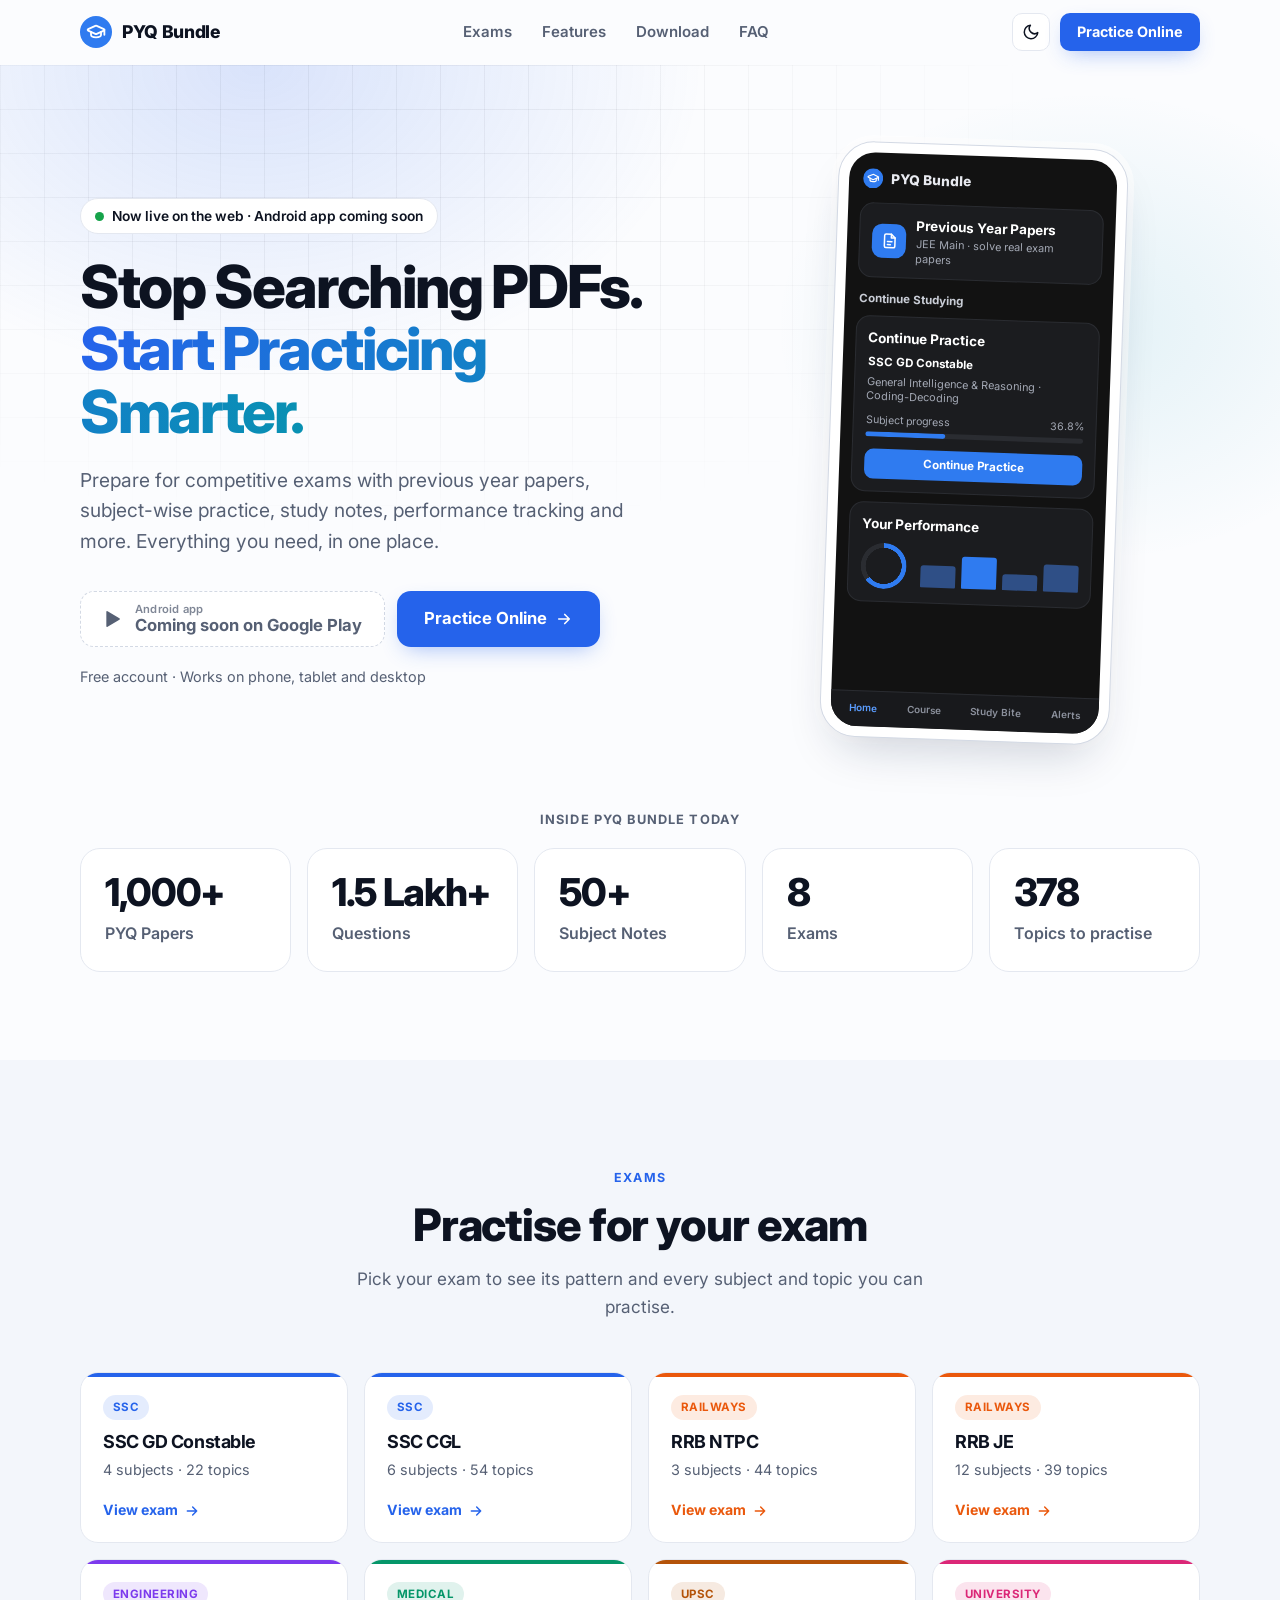
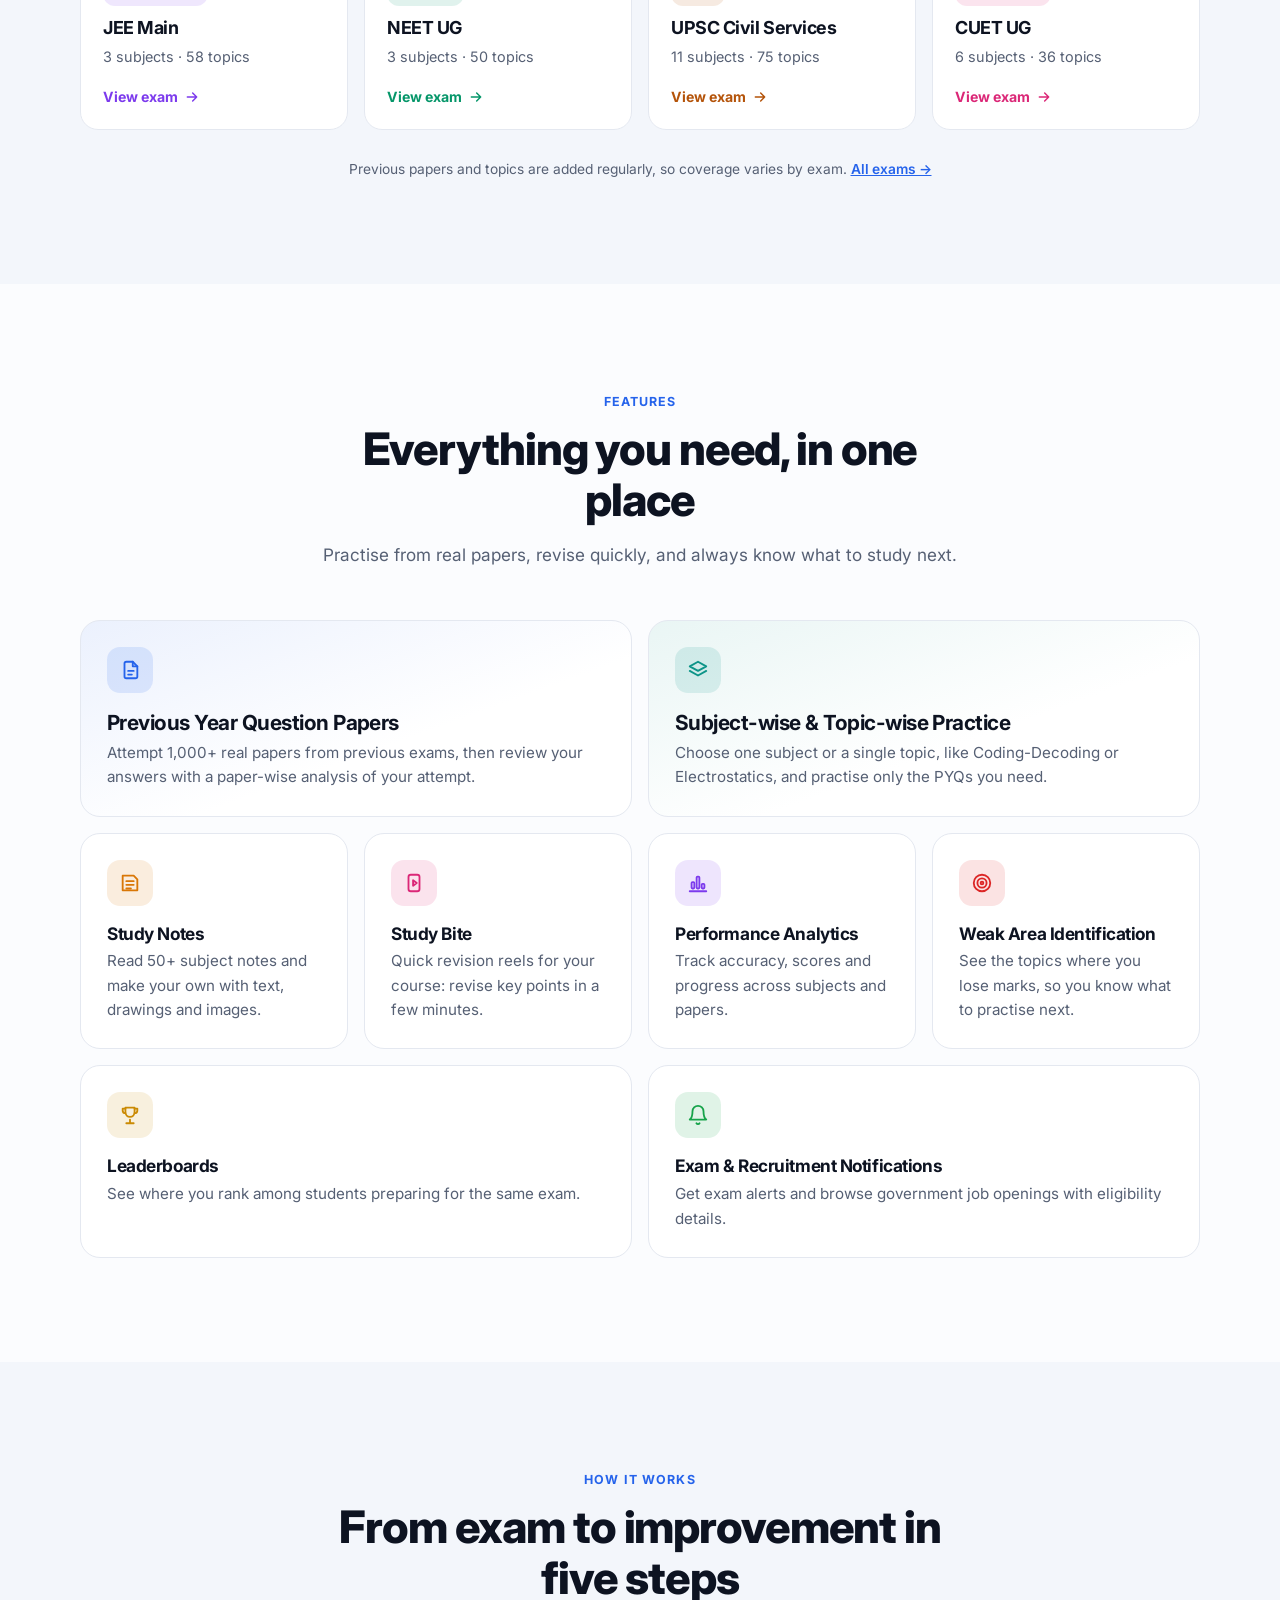
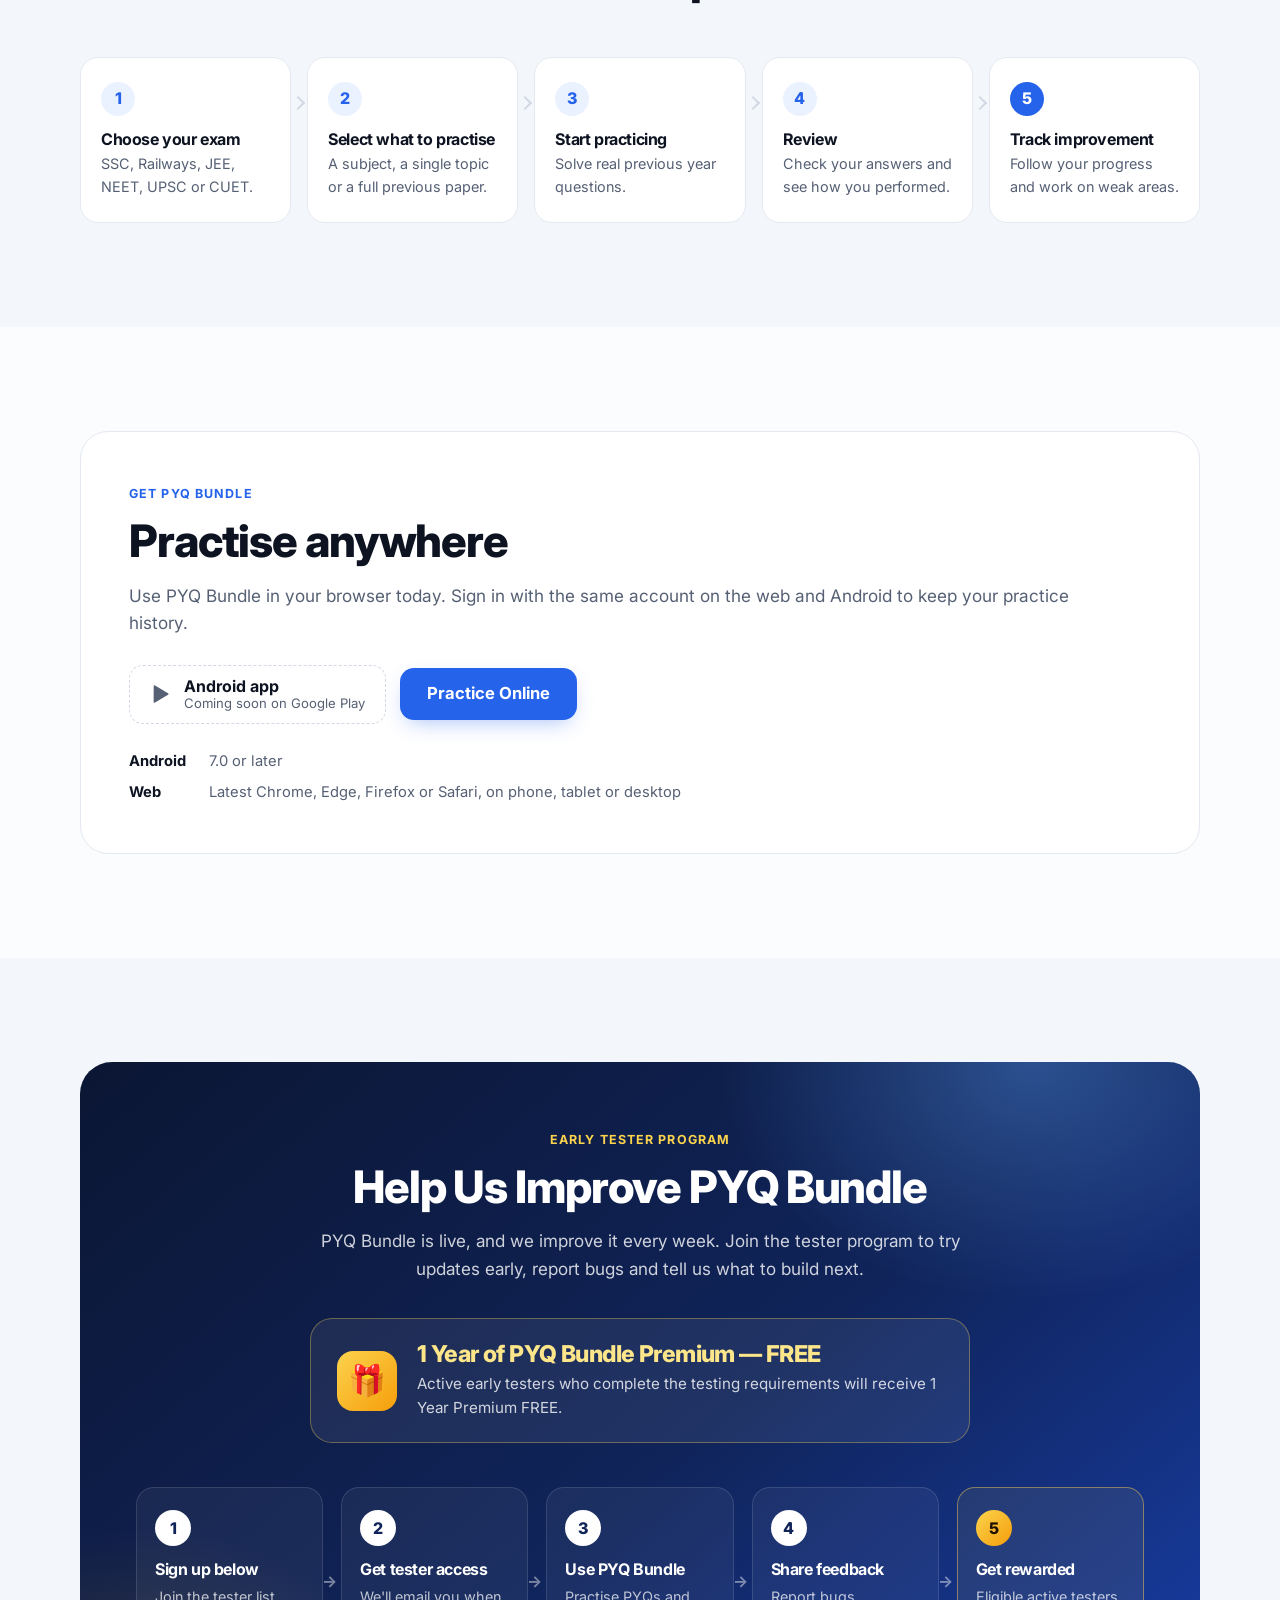
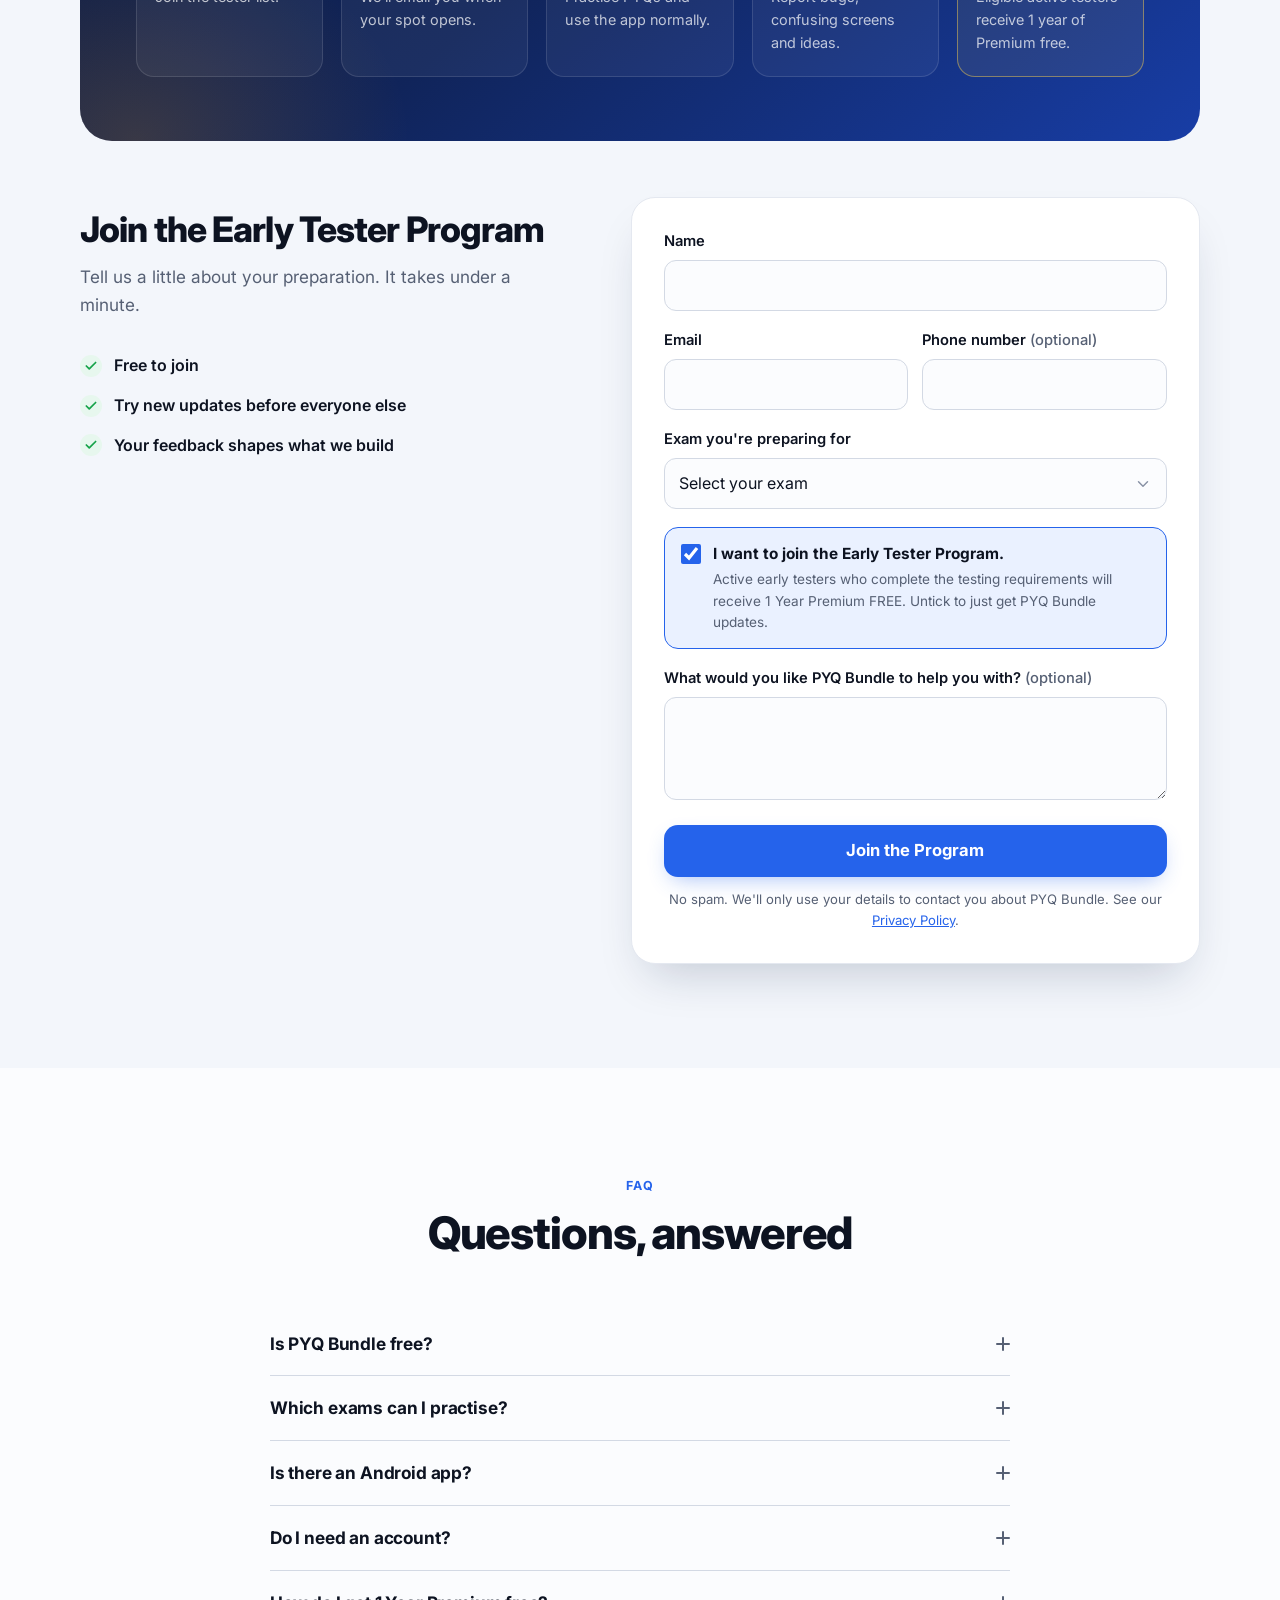
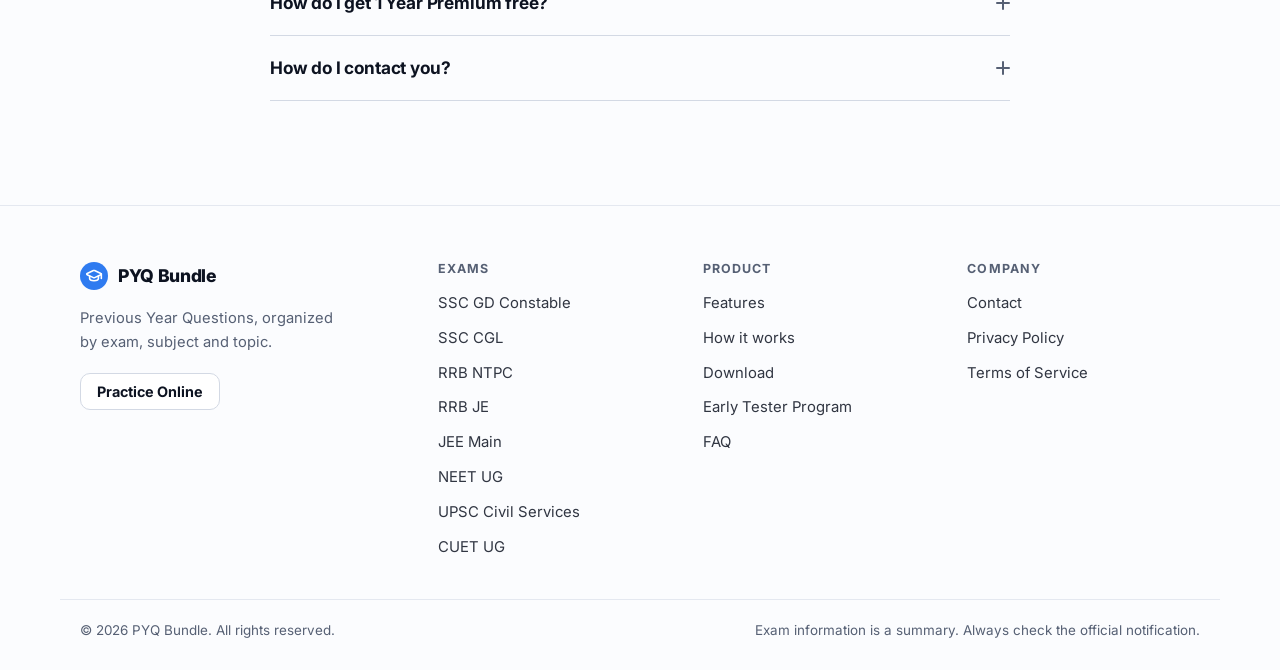
==== commit 5d4781ca: "update" ====
--- a/index.html
+++ b/index.html
@@ -3,9 +3,8 @@
 <head>
   <meta charset="utf-8">
   <meta name="viewport" content="width=device-width, initial-scale=1">
-  <title>PYQ Bundle – Practice Previous Year Questions by Subject &amp; Topic</title>
-  <meta name="description" content="Practice competitive exam previous year questions organized by exam, subject and topic. Join PYQ Bundle early access and help us build a better way to practice PYQs.">
-  <!-- Replace https://pyqbundle.com/ with your real domain (also in robots.txt and sitemap.xml) -->
+  <title>Free PYQ Practice for SSC, Railway, JEE, NEET &amp; UPSC | PYQ Bundle</title>
+  <meta name="description" content="1,000+ PYQ papers and 1.5 lakh+ questions for SSC, Railway, JEE, NEET, UPSC and CUET. Practise free by subject, topic and paper, with 50+ subject notes.">
   <link rel="canonical" href="https://pyqbundle.com/">
   <meta name="robots" content="index, follow">
   <meta name="color-scheme" content="light dark">
@@ -13,19 +12,18 @@
   <meta name="theme-color" content="#0f1115" media="(prefers-color-scheme: dark)">
   <link rel="icon" href="favicon.svg" type="image/svg+xml">
 
-  <!-- Open Graph / social -->
   <meta property="og:type" content="website">
   <meta property="og:site_name" content="PYQ Bundle">
-  <meta property="og:title" content="PYQ Bundle – Practice Previous Year Questions by Subject &amp; Topic">
-  <meta property="og:description" content="Practice competitive exam previous year questions organized by exam, subject and topic. Join PYQ Bundle early access.">
+  <meta property="og:title" content="PYQ Bundle – Stop Searching PDFs. Start Practicing Smarter.">
+  <meta property="og:description" content="Previous year papers, subject-wise and topic-wise practice, study notes and performance tracking for competitive exams.">
   <meta property="og:url" content="https://pyqbundle.com/">
   <meta property="og:image" content="https://pyqbundle.com/og-image.png">
   <meta property="og:image:width" content="1200">
   <meta property="og:image:height" content="630">
   <meta property="og:locale" content="en_IN">
   <meta name="twitter:card" content="summary_large_image">
-  <meta name="twitter:title" content="PYQ Bundle – Practice Previous Year Questions by Subject &amp; Topic">
-  <meta name="twitter:description" content="Practice competitive exam PYQs organized by exam, subject and topic. Join early access.">
+  <meta name="twitter:title" content="PYQ Bundle – Stop Searching PDFs. Start Practicing Smarter.">
+  <meta name="twitter:description" content="Previous year papers, subject-wise and topic-wise practice, study notes and performance tracking.">
   <meta name="twitter:image" content="https://pyqbundle.com/og-image.png">
 
   <script>
@@ -39,9 +37,9 @@
   <link rel="preconnect" href="https://fonts.googleapis.com">
   <link rel="preconnect" href="https://fonts.gstatic.com" crossorigin>
   <link rel="stylesheet" href="https://fonts.googleapis.com/css2?family=Inter:wght@400..800&display=swap">
-  <link rel="stylesheet" href="css/styles.css?v=5">
-  <script src="js/register.js?v=5" defer></script>
-  <script src="js/main.js?v=5" defer></script>
+  <link rel="stylesheet" href="css/styles.css?v=8">
+  <script src="js/register.js?v=8" defer></script>
+  <script src="js/main.js?v=8" defer></script>
 
   <script type="application/ld+json">
   {
@@ -51,7 +49,9 @@
         "@type": "Organization",
         "@id": "https://pyqbundle.com/#org",
         "name": "PYQ Bundle",
-        "url": "https://pyqbundle.com/"
+        "url": "https://pyqbundle.com/",
+        "logo": "https://pyqbundle.com/og-image.png",
+        "email": "support@pyqbundle.com"
       },
       {
         "@type": "WebSite",
@@ -60,13 +60,21 @@
         "publisher": { "@id": "https://pyqbundle.com/#org" }
       },
       {
+        "@type": "WebApplication",
+        "name": "PYQ Bundle",
+        "url": "https://app.pyqbundle.com/",
+        "applicationCategory": "EducationalApplication",
+        "operatingSystem": "Web browser",
+        "offers": { "@type": "Offer", "price": "0", "priceCurrency": "INR" },
+        "publisher": { "@id": "https://pyqbundle.com/#org" }
+      },
+      {
         "@type": "FAQPage",
         "mainEntity": [
-          { "@type": "Question", "name": "Is PYQ Bundle free?", "acceptedAnswer": { "@type": "Answer", "text": "Yes. Students will be able to access and practice PYQs for free. An optional Premium plan will provide additional benefits such as an ad-free experience, cloud sync and AI solutions." } },
-          { "@type": "Question", "name": "What exams will be available?", "acceptedAnswer": { "@type": "Answer", "text": "We're starting with selected competitive exams and continuously adding more exams, subjects and previous-year papers." } },
-          { "@type": "Question", "name": "What do early testers do?", "acceptedAnswer": { "@type": "Answer", "text": "Early testers use PYQ Bundle before the public launch, report problems and share feedback that helps us improve the experience." } },
-          { "@type": "Question", "name": "How do I get 1 Year Premium free?", "acceptedAnswer": { "@type": "Answer", "text": "Active early testers who complete the testing requirements and provide useful feedback will receive one year of PYQ Bundle Premium free." } },
-          { "@type": "Question", "name": "When is PYQ Bundle launching?", "acceptedAnswer": { "@type": "Answer", "text": "We're currently preparing for early access. Pre-register and we'll notify you when testing begins." } }
+          { "@type": "Question", "name": "Is PYQ Bundle free?", "acceptedAnswer": { "@type": "Answer", "text": "Yes. With a free account you can practise PYQs, use topic-wise practice, make notes and see your performance analytics. The free plan includes ads and one exam course at a time. Premium removes ads, lets you add more courses and syncs your notes across devices." } },
+          { "@type": "Question", "name": "Which exams can I practise?", "acceptedAnswer": { "@type": "Answer", "text": "SSC GD Constable, SSC CGL, RRB NTPC, RRB JE, JEE Main, NEET UG, UPSC Civil Services and CUET UG. We add previous papers and topics regularly, so coverage varies by exam." } },
+          { "@type": "Question", "name": "Is there an Android app?", "acceptedAnswer": { "@type": "Answer", "text": "The PYQ Bundle Android app is coming soon to Google Play. Until then, you can practise online at app.pyqbundle.com, which also works in your phone's browser." } },
+          { "@type": "Question", "name": "Do I need an account?", "acceptedAnswer": { "@type": "Answer", "text": "Yes. A free account saves your practice history, stats and progress. You can sign up with Google or with your email address." } }
         ]
       }
     ]
@@ -85,8 +93,9 @@
       </a>
       <nav aria-label="Primary">
         <ul class="nav-links">
+          <li><a href="#exams">Exams</a></li>
           <li><a href="#features">Features</a></li>
-          <li data-ea><a href="#early-access">Early Access</a></li>
+          <li><a href="#download">Download</a></li>
           <li><a href="#faq">FAQ</a></li>
         </ul>
       </nav>
@@ -95,7 +104,7 @@
           <svg class="i-moon" viewBox="0 0 24 24" width="18" height="18" aria-hidden="true"><path d="M21 12.8A9 9 0 1 1 11.2 3a7 7 0 0 0 9.8 9.8z"/></svg>
           <svg class="i-sun" viewBox="0 0 24 24" width="18" height="18" aria-hidden="true"><circle cx="12" cy="12" r="4"/><path d="M12 2v2M12 20v2M4.9 4.9l1.4 1.4M17.7 17.7l1.4 1.4M2 12h2M20 12h2M4.9 19.1l1.4-1.4M17.7 6.3l1.4-1.4"/></svg>
         </button>
-        <a class="btn btn-primary btn-sm" href="#register" data-cta="nav_pre_register">Pre-Register</a>
+        <a class="btn btn-primary btn-sm" href="https://app.pyqbundle.com" data-link="web_app" data-cta="nav_practice_online">Practice Online</a>
       </div>
     </div>
   </header>
@@ -103,39 +112,91 @@
   <main id="main">
 
     <!-- ============ HERO ============ -->
-    <section class="hero" id="hero" aria-labelledby="hero-title">
+    <section class="hero hero-split" id="hero" aria-labelledby="hero-title">
       <div class="hero-bg" aria-hidden="true"></div>
-      <div class="container hero-inner">
-        <p class="badge reveal"><span aria-hidden="true">🚀</span> <span data-status>Coming Soon</span></p>
-        <h1 id="hero-title" class="reveal" style="--d:1">Stop Searching PDFs.<br><span class="grad">Start Practicing PYQs.</span></h1>
-        <p class="lead reveal" style="--d:2">PYQ Bundle organizes Previous Year Questions by exam, subject and topic so you can practice what actually matters.</p>
-        <div class="cta-row reveal" style="--d:3">
-          <a class="btn btn-primary btn-lg" href="#register" data-cta="hero_pre_register">
-            Pre-Register Free
-            <svg viewBox="0 0 24 24" width="18" height="18" aria-hidden="true"><path d="M5 12h14M13 6l6 6-6 6"/></svg>
-          </a>
-          <a class="btn btn-ghost btn-lg" href="#early-access" data-ea data-cta="hero_early_tester">Become an Early Tester</a>
-        </div>
-        <div class="hero-offer reveal" style="--d:4" data-ea>
-          <p class="offer-pill"><span aria-hidden="true">🎁</span> Early testers can get <strong data-reward>1 Year Premium FREE</strong></p>
-          <p class="fine">Limited to eligible early testers who actively test the platform and provide useful feedback.</p>
-        </div>
-      </div>
-    </section>
-
-    <!-- ============ LIVE CONTENT STATS (filled from site-data.json) ============ -->
+      <div class="container hero-grid">
+        <div class="hero-copy">
+          <p class="badge reveal"><span class="pulse-dot" aria-hidden="true"></span> <span data-status>Now live on the web · Android app coming soon</span></p>
+          <h1 id="hero-title" class="reveal" style="--d:1">Stop Searching PDFs.<br><span class="grad">Start Practicing Smarter.</span></h1>
+          <p class="lead reveal" style="--d:2">Prepare for competitive exams with previous year papers, subject-wise practice, study notes, performance tracking and more. Everything you need, in one place.</p>
+          <div class="cta-row cta-left reveal" style="--d:3">
+            <!-- Becomes a real link automatically when links.play_store is set in site-data.json -->
+            <a class="btn btn-lg btn-store is-soon" data-play aria-disabled="true" data-cta="hero_android">
+              <svg viewBox="0 0 24 24" width="20" height="20" aria-hidden="true" class="play-icon"><path d="M4 3.5v17a1 1 0 0 0 1.5.86l14.2-8.5a1 1 0 0 0 0-1.72L5.5 2.64A1 1 0 0 0 4 3.5z"/></svg>
+              <span><small data-play-sub>Android app</small><span data-play-label>Coming soon on Google Play</span></span>
+            </a>
+            <a class="btn btn-primary btn-lg" href="https://app.pyqbundle.com" data-link="web_app" data-cta="hero_practice_online">
+              Practice Online
+              <svg viewBox="0 0 24 24" width="18" height="18" aria-hidden="true"><path d="M5 12h14M13 6l6 6-6 6"/></svg>
+            </a>
+          </div>
+          <p class="hero-note reveal" style="--d:4">Free account · Works on phone, tablet and desktop</p>
+        </div>
+
+        <!-- Phone mockup of the app's Home screen. Replaced by a real screenshot when
+             site-data.json "screenshots" has an entry with "hero": true. -->
+        <div class="hero-device reveal" style="--d:2" id="hero-device">
+          <div class="phone phone-hero" role="img" aria-label="PYQ Bundle app home screen">
+            <div class="screen app-screen">
+              <div class="app-top"><img src="favicon.svg" alt="" width="20" height="20"><span>PYQ Bundle</span></div>
+              <div class="app-card app-pyq">
+                <span class="app-ico"><svg viewBox="0 0 24 24"><path d="M8 3h7l5 5v11a2 2 0 0 1-2 2H8a2 2 0 0 1-2-2V5a2 2 0 0 1 2-2z"/><path d="M15 3v5h5M10 13h6M10 17h4"/></svg></span>
+                <span><strong>Previous Year Papers</strong><small>JEE Main · solve real exam papers</small></span>
+              </div>
+              <p class="app-label">Continue Studying</p>
+              <div class="app-card app-continue">
+                <strong>Continue Practice</strong>
+                <span class="app-course">SSC GD Constable</span>
+                <small>General Intelligence &amp; Reasoning · Coding-Decoding</small>
+                <span class="app-progress"><span>Subject progress</span><span>36.8%</span></span>
+                <span class="app-bar"><span style="width:36.8%"></span></span>
+                <span class="app-btn">Continue Practice</span>
+              </div>
+              <div class="app-card app-perf">
+                <strong>Your Performance</strong>
+                <span class="app-mini"><span class="ring-mini"></span><span class="mini-bars"><i style="--h:55%"></i><i style="--h:80%"></i><i style="--h:40%"></i><i style="--h:68%"></i></span></span>
+              </div>
+              <nav class="app-nav" aria-hidden="true"><span class="on">Home</span><span>Course</span><span>Study Bite</span><span>Alerts</span></nav>
+            </div>
+          </div>
+        </div>
+      </div>
+    </section>
+
+    <!-- ============ STATS (from site-data.json) ============ -->
     <section class="stats-section" aria-labelledby="stats-title">
       <div class="container">
-        <h2 id="stats-title" class="stats-title">Already inside PYQ Bundle</h2>
+        <h2 id="stats-title" class="stats-title">Inside PYQ Bundle today</h2>
         <ul class="stats-grid" id="stats-grid">
           <li class="stat-card skeleton" aria-hidden="true"></li>
           <li class="stat-card skeleton" aria-hidden="true"></li>
           <li class="stat-card skeleton" aria-hidden="true"></li>
-          <li class="stat-card stat-growing">
-            <span class="stat-value"><span class="pulse-dot" aria-hidden="true"></span>Continuously Growing</span>
-            <span class="stat-label">New papers added regularly</span>
-          </li>
+          <li class="stat-card skeleton" aria-hidden="true"></li>
         </ul>
+      </div>
+    </section>
+
+    <!-- ============ EXAMS ============ -->
+    <section class="section section-alt" id="exams" aria-labelledby="exams-title">
+      <div class="container">
+        <div class="section-head reveal">
+          <p class="eyebrow">Exams</p>
+          <h2 id="exams-title">Practise for your exam</h2>
+          <p class="section-sub">Pick your exam to see its pattern and every subject and topic you can practise.</p>
+        </div>
+        <div class="exam-grid-cards">
+          <!-- EXAM-CARDS:START (generated) -->
+          <a class="exam-card reveal" href="exams/ssc-gd-constable/" style="--accent:#2563eb"><span class="exam-group">SSC</span><h3>SSC GD Constable</h3><p>4 subjects · 22 topics</p><span class="exam-go" aria-hidden="true">View exam <svg viewBox="0 0 24 24" width="16" height="16"><path d="M5 12h14M13 6l6 6-6 6"/></svg></span></a>
+          <a class="exam-card reveal" href="exams/ssc-cgl/" style="--accent:#2563eb"><span class="exam-group">SSC</span><h3>SSC CGL</h3><p>6 subjects · 54 topics</p><span class="exam-go" aria-hidden="true">View exam <svg viewBox="0 0 24 24" width="16" height="16"><path d="M5 12h14M13 6l6 6-6 6"/></svg></span></a>
+          <a class="exam-card reveal" href="exams/rrb-ntpc/" style="--accent:#ea580c"><span class="exam-group">Railways</span><h3>RRB NTPC</h3><p>3 subjects · 44 topics</p><span class="exam-go" aria-hidden="true">View exam <svg viewBox="0 0 24 24" width="16" height="16"><path d="M5 12h14M13 6l6 6-6 6"/></svg></span></a>
+          <a class="exam-card reveal" href="exams/rrb-je/" style="--accent:#ea580c"><span class="exam-group">Railways</span><h3>RRB JE</h3><p>12 subjects · 39 topics</p><span class="exam-go" aria-hidden="true">View exam <svg viewBox="0 0 24 24" width="16" height="16"><path d="M5 12h14M13 6l6 6-6 6"/></svg></span></a>
+          <a class="exam-card reveal" href="exams/jee-mains/" style="--accent:#7c3aed"><span class="exam-group">Engineering</span><h3>JEE Main</h3><p>3 subjects · 58 topics</p><span class="exam-go" aria-hidden="true">View exam <svg viewBox="0 0 24 24" width="16" height="16"><path d="M5 12h14M13 6l6 6-6 6"/></svg></span></a>
+          <a class="exam-card reveal" href="exams/neet-ug/" style="--accent:#059669"><span class="exam-group">Medical</span><h3>NEET UG</h3><p>3 subjects · 50 topics</p><span class="exam-go" aria-hidden="true">View exam <svg viewBox="0 0 24 24" width="16" height="16"><path d="M5 12h14M13 6l6 6-6 6"/></svg></span></a>
+          <a class="exam-card reveal" href="exams/upsc-civil-services/" style="--accent:#b45309"><span class="exam-group">UPSC</span><h3>UPSC Civil Services</h3><p>11 subjects · 75 topics</p><span class="exam-go" aria-hidden="true">View exam <svg viewBox="0 0 24 24" width="16" height="16"><path d="M5 12h14M13 6l6 6-6 6"/></svg></span></a>
+          <a class="exam-card reveal" href="exams/cuet-ug/" style="--accent:#db2777"><span class="exam-group">University</span><h3>CUET UG</h3><p>6 subjects · 36 topics</p><span class="exam-go" aria-hidden="true">View exam <svg viewBox="0 0 24 24" width="16" height="16"><path d="M5 12h14M13 6l6 6-6 6"/></svg></span></a>
+          <!-- EXAM-CARDS:END -->
+        </div>
+        <p class="fine-note center">Previous papers and topics are added regularly, so coverage varies by exam. <a href="exams/">All exams →</a></p>
       </div>
     </section>
 
@@ -144,39 +205,49 @@
       <div class="container">
         <div class="section-head reveal">
           <p class="eyebrow">Features</p>
-          <h2 id="features-title">Practice Smarter, Not Harder</h2>
-          <p class="section-sub">Everything you need to practice PYQs with focus, without hunting through PDFs.</p>
-        </div>
-        <div class="features-grid">
-          <article class="feature reveal">
+          <h2 id="features-title">Everything you need, in one place</h2>
+          <p class="section-sub">Practise from real papers, revise quickly, and always know what to study next.</p>
+        </div>
+        <div class="bento">
+          <article class="feature f-lg reveal" style="--accent:#2563eb" data-feature="pyq">
             <div class="icon" aria-hidden="true"><svg viewBox="0 0 24 24"><path d="M8 3h7l5 5v11a2 2 0 0 1-2 2H8a2 2 0 0 1-2-2V5a2 2 0 0 1 2-2z"/><path d="M15 3v5h5M10 13h6M10 17h4"/></svg></div>
-            <h3>Previous Year Papers</h3>
-            <p>Practice questions from real previous-year examinations.</p>
-          </article>
-          <article class="feature reveal" style="--d:1">
+            <h3>Previous Year Question Papers</h3>
+            <p>Attempt <span data-stat="papers">1,000+</span> real papers from previous exams, then review your answers with a paper-wise analysis of your attempt.</p>
+          </article>
+          <article class="feature f-lg reveal" style="--accent:#0d9488;--d:1" data-feature="practice">
+            <div class="icon" aria-hidden="true"><svg viewBox="0 0 24 24"><path d="m12 3 9 5-9 5-9-5 9-5z"/><path d="m3 13 9 5 9-5"/></svg></div>
+            <h3>Subject-wise &amp; Topic-wise Practice</h3>
+            <p>Choose one subject or a single topic, like Coding-Decoding or Electrostatics, and practise only the PYQs you need.</p>
+          </article>
+          <article class="feature reveal" style="--accent:#d97706" data-feature="notes">
+            <div class="icon" aria-hidden="true"><svg viewBox="0 0 24 24"><path d="M4 4h12l4 4v12H4z"/><path d="M8 10h8M8 14h8M8 18h5"/></svg></div>
+            <h3>Study Notes</h3>
+            <p>Read <span data-stat="notes">50+</span> subject notes and make your own with text, drawings and images.</p>
+          </article>
+          <article class="feature reveal" style="--accent:#db2777;--d:1" data-feature="study_bite">
+            <div class="icon" aria-hidden="true"><svg viewBox="0 0 24 24"><rect x="6" y="3" width="12" height="18" rx="2.5"/><path d="m11 9 4 3-4 3z"/></svg></div>
+            <h3>Study Bite</h3>
+            <p>Quick revision reels for your course: revise key points in a few minutes.</p>
+          </article>
+          <article class="feature reveal" style="--accent:#7c3aed;--d:2" data-feature="performance">
+            <div class="icon" aria-hidden="true"><svg viewBox="0 0 24 24"><path d="M3 21h18"/><rect x="5" y="11" width="3" height="7" rx="1"/><rect x="10.5" y="5" width="3" height="13" rx="1"/><rect x="16" y="13" width="3" height="5" rx="1"/></svg></div>
+            <h3>Performance Analytics</h3>
+            <p>Track accuracy, scores and progress across subjects and papers.</p>
+          </article>
+          <article class="feature reveal" style="--accent:#dc2626" data-feature="weak_areas">
             <div class="icon" aria-hidden="true"><svg viewBox="0 0 24 24"><circle cx="12" cy="12" r="9"/><circle cx="12" cy="12" r="5"/><circle cx="12" cy="12" r="1.5"/></svg></div>
-            <h3>Subject-wise Practice</h3>
-            <p>Choose the subject you want to improve.</p>
-          </article>
-          <article class="feature reveal" style="--d:2">
-            <div class="icon" aria-hidden="true"><svg viewBox="0 0 24 24"><path d="m12 3 9 5-9 5-9-5 9-5z"/><path d="m3 13 9 5 9-5"/></svg></div>
-            <h3>Topic-wise PYQs</h3>
-            <p>Focus on specific topics instead of solving random questions.</p>
-          </article>
-          <article class="feature reveal">
-            <div class="icon" aria-hidden="true"><svg viewBox="0 0 24 24"><path d="M3 21h18"/><rect x="5" y="11" width="3" height="7" rx="1"/><rect x="10.5" y="5" width="3" height="13" rx="1"/><rect x="16" y="13" width="3" height="5" rx="1"/></svg></div>
-            <h3>Performance Stats</h3>
-            <p>Understand how you're performing as you practice.</p>
-          </article>
-          <article class="feature reveal" style="--d:1">
-            <div class="icon" aria-hidden="true"><svg viewBox="0 0 24 24"><path d="m3 17 6-6 4 4 8-8"/><path d="M15 7h6v6"/></svg></div>
-            <h3>Weak Areas</h3>
-            <p>See the areas where you need more practice.</p>
-          </article>
-          <article class="feature reveal" style="--d:2">
+            <h3>Weak Area Identification</h3>
+            <p>See the topics where you lose marks, so you know what to practise next.</p>
+          </article>
+          <article class="feature f-wide reveal" style="--accent:#ca8a04" data-feature="leaderboard">
             <div class="icon" aria-hidden="true"><svg viewBox="0 0 24 24"><path d="M8 21h8M12 17v4"/><path d="M7 4h10v5a5 5 0 0 1-10 0V4z"/><path d="M17 5h3v2a3 3 0 0 1-3 3M7 5H4v2a3 3 0 0 0 3 3"/></svg></div>
             <h3>Leaderboards</h3>
-            <p>Compare your progress and stay motivated.</p>
+            <p>See where you rank among students preparing for the same exam.</p>
+          </article>
+          <article class="feature f-wide reveal" style="--accent:#16a34a;--d:1" data-feature="notifications">
+            <div class="icon" aria-hidden="true"><svg viewBox="0 0 24 24"><path d="M6 8a6 6 0 0 1 12 0c0 7 3 9 3 9H3s3-2 3-9"/><path d="M10.3 21a1.94 1.94 0 0 0 3.4 0"/></svg></div>
+            <h3>Exam &amp; Recruitment Notifications</h3>
+            <p>Get exam alerts and browse government job openings with eligibility details.</p>
           </article>
         </div>
       </div>
@@ -184,90 +255,73 @@
 
     <!-- ============ HOW IT WORKS ============ -->
     <section class="section section-alt" id="how" aria-labelledby="how-title">
-      <div class="container how-grid">
-        <div class="how-copy reveal">
-          <p class="eyebrow">Why PYQ Bundle?</p>
-          <h2 id="how-title">Your PYQs. Organized.</h2>
-          <p class="section-sub">No digging through dozens of PDFs just to practice one topic.</p>
-          <p class="section-sub">PYQ Bundle organizes questions so you can focus on the part of your preparation that matters right now.</p>
-        </div>
-        <ol class="flow reveal" style="--d:1">
-          <li><span class="flow-num">1</span>Choose Exam</li>
-          <li><span class="flow-num">2</span>Choose Subject</li>
-          <li><span class="flow-num">3</span>Choose Topic</li>
-          <li><span class="flow-num">4</span>Practice PYQs</li>
-          <li class="flow-final"><span class="flow-num">5</span>Understand Your Performance</li>
+      <div class="container">
+        <div class="section-head reveal">
+          <p class="eyebrow">How it works</p>
+          <h2 id="how-title">From exam to improvement in five steps</h2>
+        </div>
+        <ol class="how-steps">
+          <li class="reveal"><span class="how-num">1</span><h3>Choose your exam</h3><p>SSC, Railways, JEE, NEET, UPSC or CUET.</p></li>
+          <li class="reveal" style="--d:1"><span class="how-num">2</span><h3>Select what to practise</h3><p>A subject, a single topic or a full previous paper.</p></li>
+          <li class="reveal" style="--d:2"><span class="how-num">3</span><h3>Start practicing</h3><p>Solve real previous year questions.</p></li>
+          <li class="reveal" style="--d:3"><span class="how-num">4</span><h3>Review</h3><p>Check your answers and see how you performed.</p></li>
+          <li class="reveal" style="--d:4"><span class="how-num">5</span><h3>Track improvement</h3><p>Follow your progress and work on weak areas.</p></li>
         </ol>
       </div>
     </section>
 
-    <!-- ============ PRODUCT PREVIEW ============
-         To use real screenshots later, replace a <div class="phone">…</div> with:
-         <img class="phone-img" src="images/practice.webp" alt="PYQ Bundle practice screen" width="280" height="560" loading="lazy">
-    -->
-    <section class="section" id="preview" aria-labelledby="preview-title">
+    <!-- ============ PRODUCT PREVIEW (real screenshots from site-data.json; hidden until added) ============ -->
+    <section class="section" id="preview" aria-labelledby="preview-title" hidden>
       <div class="container">
         <div class="section-head reveal">
           <p class="eyebrow">Preview</p>
-          <h2 id="preview-title">Built for Serious Practice</h2>
-          <p class="section-sub">A clean, distraction-free space to solve PYQs and track how you're doing.</p>
-        </div>
-        <div class="shots">
-          <figure class="shot reveal">
-            <div class="phone" aria-hidden="true">
-              <div class="screen">
-                <div class="scr-top"><span class="dot-logo"></span><span class="ln w40"></span></div>
-                <div class="q-card"><span class="ln w30 tint"></span><span class="ln w100"></span><span class="ln w90"></span><span class="ln w60"></span></div>
-                <div class="mopt"><span class="radio"></span><span class="ln w60"></span></div>
-                <div class="mopt sel"><span class="radio"></span><span class="ln w70"></span></div>
-                <div class="mopt"><span class="radio"></span><span class="ln w50"></span></div>
-                <div class="mopt"><span class="radio"></span><span class="ln w60"></span></div>
-                <div class="mock-btn"></div>
-              </div>
+          <h2 id="preview-title">See PYQ Bundle in action</h2>
+        </div>
+        <div class="shots" id="shots"></div>
+      </div>
+    </section>
+
+    <!-- ============ DOWNLOAD ============ -->
+    <section class="section" id="download" aria-labelledby="download-title">
+      <div class="container">
+        <div class="download-panel reveal">
+          <div class="download-copy">
+            <p class="eyebrow">Get PYQ Bundle</p>
+            <h2 id="download-title">Practise anywhere</h2>
+            <p class="section-sub">Use PYQ Bundle in your browser today. Sign in with the same account on the web and Android to keep your practice history.</p>
+            <div class="download-actions">
+              <!-- Official badge appears automatically once links.play_store is set -->
+              <a class="play-badge" data-play-badge hidden rel="noopener" data-cta="download_play_badge">
+                <img src="https://play.google.com/intl/en_us/badges/static/images/badges/en_badge_web_generic.png" alt="Get it on Google Play" width="200" height="77" loading="lazy">
+              </a>
+              <span class="play-soon" data-play-soon>
+                <svg viewBox="0 0 24 24" width="22" height="22" aria-hidden="true"><path d="M4 3.5v17a1 1 0 0 0 1.5.86l14.2-8.5a1 1 0 0 0 0-1.72L5.5 2.64A1 1 0 0 0 4 3.5z"/></svg>
+                <span><strong>Android app</strong><small>Coming soon on Google Play</small></span>
+              </span>
+              <a class="btn btn-primary btn-lg" href="https://app.pyqbundle.com" data-link="web_app" data-cta="download_practice_online">Practice Online</a>
             </div>
-            <figcaption><strong>Practice</strong><span>Solve PYQs from real papers</span></figcaption>
-          </figure>
-          <figure class="shot reveal" style="--d:1">
-            <div class="phone" aria-hidden="true">
-              <div class="screen">
-                <div class="scr-top"><span class="dot-logo"></span><span class="ln w40"></span></div>
-                <div class="panel center"><div class="ring"></div><span class="ln w50"></span></div>
-                <div class="panel">
-                  <div class="bars"><span style="--h:45%"></span><span style="--h:75%"></span><span class="hi" style="--h:90%"></span><span style="--h:55%"></span><span class="lo" style="--h:30%"></span><span style="--h:65%"></span></div>
-                </div>
-                <div class="panel row"><span class="ln w40"></span><span class="ln w20 tint"></span></div>
-              </div>
-            </div>
-            <figcaption><strong>Performance</strong><span>See how you're doing</span></figcaption>
-          </figure>
-          <figure class="shot reveal" style="--d:2">
-            <div class="phone" aria-hidden="true">
-              <div class="screen">
-                <div class="scr-top"><span class="dot-logo"></span><span class="ln w40"></span></div>
-                <div class="lb-row top"><span class="rk">1</span><span class="av a1"></span><span class="ln w50"></span><span class="ln w15"></span></div>
-                <div class="lb-row"><span class="rk">2</span><span class="av a2"></span><span class="ln w40"></span><span class="ln w15"></span></div>
-                <div class="lb-row"><span class="rk">3</span><span class="av a3"></span><span class="ln w60"></span><span class="ln w15"></span></div>
-                <div class="lb-row"><span class="rk">4</span><span class="av a4"></span><span class="ln w40"></span><span class="ln w15"></span></div>
-                <div class="lb-row"><span class="rk">5</span><span class="av a5"></span><span class="ln w50"></span><span class="ln w15"></span></div>
-                <div class="lb-row you"><span class="rk">·</span><span class="av a1"></span><span class="ln w30"></span><span class="ln w15"></span></div>
-              </div>
-            </div>
-            <figcaption><strong>Leaderboard</strong><span>Stay motivated</span></figcaption>
-          </figure>
-        </div>
-      </div>
-    </section>
-
-    <!-- ============ EARLY TESTER PROGRAM ============ -->
-    <section class="section" id="early-access" aria-labelledby="ea-title" data-ea>
+            <ul class="compat">
+              <li><strong>Android</strong> 7.0 or later</li>
+              <li><strong>Web</strong> Latest Chrome, Edge, Firefox or Safari, on phone, tablet or desktop</li>
+            </ul>
+          </div>
+          <div class="qr-card" id="qr-card" hidden>
+            <div class="qr" id="qr" aria-hidden="true"></div>
+            <p>Scan to download<br>on Google Play</p>
+          </div>
+        </div>
+      </div>
+    </section>
+
+    <!-- ============ EARLY TESTER PROGRAM (toggle with early_access.enabled) ============ -->
+    <section class="section section-alt" id="early-access" aria-labelledby="ea-title" data-ea>
       <div class="container">
         <div class="ea-panel">
           <div class="ea-glow" aria-hidden="true"></div>
           <div class="ea-head reveal">
             <p class="eyebrow eyebrow-amber">Early Tester Program</p>
-            <h2 id="ea-title">Help Us Build PYQ Bundle</h2>
-            <p>We're building PYQ Bundle for students preparing for competitive exams, and we want real students to help us make it better.</p>
-            <p>Pre-register and join our early testing program.</p>
+            <h2 id="ea-title">Help Us Improve PYQ Bundle</h2>
+            <p>PYQ Bundle is live, and we improve it every week. Join the tester program to try updates early, report bugs and tell us what to build next.</p>
           </div>
 
           <div class="reward reveal" style="--d:1">
@@ -279,141 +333,109 @@
           </div>
 
           <ol class="steps">
-            <li class="step reveal"><span class="step-num">1</span><h3>Pre-Register</h3><p>Join the early-access list.</p></li>
-            <li class="step reveal" style="--d:1"><span class="step-num">2</span><h3>Get Early Access</h3><p>We'll invite students as testing opens.</p></li>
-            <li class="step reveal" style="--d:2"><span class="step-num">3</span><h3>Test PYQ Bundle</h3><p>Practice PYQs and use the platform normally.</p></li>
-            <li class="step reveal" style="--d:3"><span class="step-num">4</span><h3>Tell Us What You Think</h3><p>Report bugs, confusing experiences and suggest improvements.</p></li>
-            <li class="step reveal" style="--d:4"><span class="step-num">5</span><h3>Get Rewarded</h3><p>Eligible active testers receive 1 year of Premium free.</p></li>
+            <li class="step reveal"><span class="step-num">1</span><h3>Sign up below</h3><p>Join the tester list.</p></li>
+            <li class="step reveal" style="--d:1"><span class="step-num">2</span><h3>Get tester access</h3><p>We'll email you when your spot opens.</p></li>
+            <li class="step reveal" style="--d:2"><span class="step-num">3</span><h3>Use PYQ Bundle</h3><p>Practise PYQs and use the app normally.</p></li>
+            <li class="step reveal" style="--d:3"><span class="step-num">4</span><h3>Share feedback</h3><p>Report bugs, confusing screens and ideas.</p></li>
+            <li class="step reveal" style="--d:4"><span class="step-num">5</span><h3>Get rewarded</h3><p>Eligible active testers receive 1 year of Premium free.</p></li>
           </ol>
-
-          <div class="ea-cta reveal">
-            <a class="btn btn-amber btn-lg" href="#register" data-tester data-cta="early_access_join">Join Early Access</a>
-            <p class="fine">Reward applies to active testers who complete the testing requirements.</p>
-          </div>
-        </div>
-      </div>
-    </section>
-
-    <!-- ============ CONTINUOUSLY GROWING ============ -->
-    <section class="section section-alt" id="growing" aria-labelledby="grow-title">
-      <div class="container grow-grid">
-        <div class="reveal">
-          <p class="eyebrow">Continuously growing</p>
-          <h2 id="grow-title">We're Just Getting Started.</h2>
-          <p class="grow-lead" data-needs="papers" hidden><strong><span data-stat="papers"></span> papers today.</strong> More being added continuously.</p>
-          <p class="grow-lead" data-fallback><strong>More papers being added continuously.</strong></p>
-          <p class="section-sub">We are continuously adding previous-year papers, questions, subjects and exams to PYQ Bundle.</p>
-          <p class="section-sub">Early testers will help decide what we improve before the public launch.</p>
-        </div>
-        <div class="grow-card reveal" style="--d:1">
-          <div class="grow-card-head">
-            <span>Library today</span>
-            <span class="live-pill"><span class="pulse-dot" aria-hidden="true"></span>Growing</span>
-          </div>
-          <ul class="grow-list" id="grow-list"></ul>
-          <div class="grow-more">
-            <span>+ More papers, subjects &amp; exams</span>
-            <div class="grow-bar" aria-hidden="true"><span></span></div>
-          </div>
-        </div>
-      </div>
-    </section>
-
-    <!-- ============ PRE-REGISTRATION ============ -->
-    <section class="section" id="register" aria-labelledby="register-title">
-      <div class="container reg-grid">
-        <div class="reg-copy reveal">
-          <p class="eyebrow">Early access</p>
-          <h2 id="register-title">Pre-Register Free</h2>
-          <p class="section-sub">Be among the first students to use PYQ Bundle when early access opens.</p>
-          <ul class="checklist">
-            <li><svg viewBox="0 0 24 24" aria-hidden="true"><path d="M20 6 9 17l-5-5"/></svg>Free to join, no account needed</li>
-            <li><svg viewBox="0 0 24 24" aria-hidden="true"><path d="M20 6 9 17l-5-5"/></svg>Get notified when early access opens</li>
-            <li data-ea><svg viewBox="0 0 24 24" aria-hidden="true"><path d="M20 6 9 17l-5-5"/></svg>Optionally join the Early Tester Program</li>
-          </ul>
-        </div>
-
-        <div class="form-card reveal" style="--d:1">
-          <form id="register-form" novalidate>
-            <div class="field">
-              <label for="f-name">Name</label>
-              <input id="f-name" name="name" type="text" autocomplete="name" maxlength="100" required aria-describedby="e-name">
-              <p class="field-error" id="e-name"></p>
+        </div>
+
+        <div class="reg-grid" id="register">
+          <div class="reg-copy reveal">
+            <h2 id="register-title">Join the Early Tester Program</h2>
+            <p class="section-sub">Tell us a little about your preparation. It takes under a minute.</p>
+            <ul class="checklist">
+              <li><svg viewBox="0 0 24 24" aria-hidden="true"><path d="M20 6 9 17l-5-5"/></svg>Free to join</li>
+              <li><svg viewBox="0 0 24 24" aria-hidden="true"><path d="M20 6 9 17l-5-5"/></svg>Try new updates before everyone else</li>
+              <li><svg viewBox="0 0 24 24" aria-hidden="true"><path d="M20 6 9 17l-5-5"/></svg>Your feedback shapes what we build</li>
+            </ul>
+          </div>
+
+          <div class="form-card reveal" style="--d:1">
+            <form id="register-form" novalidate>
+              <div class="field">
+                <label for="f-name">Name</label>
+                <input id="f-name" name="name" type="text" autocomplete="name" maxlength="100" required aria-describedby="e-name">
+                <p class="field-error" id="e-name"></p>
+              </div>
+              <div class="row-2">
+                <div class="field">
+                  <label for="f-email">Email</label>
+                  <input id="f-email" name="email" type="email" autocomplete="email" inputmode="email" maxlength="254" required aria-describedby="e-email">
+                  <p class="field-error" id="e-email"></p>
+                </div>
+                <div class="field">
+                  <label for="f-phone">Phone number <span class="opt">(optional)</span></label>
+                  <input id="f-phone" name="phone" type="tel" autocomplete="tel" inputmode="tel" maxlength="20" aria-describedby="e-phone">
+                  <p class="field-error" id="e-phone"></p>
+                </div>
+              </div>
+              <div class="field">
+                <label for="f-exam">Exam you're preparing for</label>
+                <select id="f-exam" name="exam" required aria-describedby="e-exam">
+                  <option value="">Select your exam</option>
+                  <option>SSC GD Constable</option>
+                  <option>SSC CGL</option>
+                  <option>RRB NTPC</option>
+                  <option>RRB JE</option>
+                  <option>JEE Main</option>
+                  <option>NEET UG</option>
+                  <option>UPSC Civil Services</option>
+                  <option>CUET UG</option>
+                  <option>Other</option>
+                </select>
+                <p class="field-error" id="e-exam"></p>
+              </div>
+              <div class="field" id="exam-other-field" hidden>
+                <label for="f-exam-other">Which exam? <span class="opt">(optional)</span></label>
+                <input id="f-exam-other" name="exam_other" type="text" maxlength="60">
+              </div>
+
+              <label class="check">
+                <input id="f-tester" name="early_tester" type="checkbox" checked>
+                <span>
+                  <strong>I want to join the Early Tester Program.</strong>
+                  <small>Active early testers who complete the testing requirements will receive <span data-reward>1 Year Premium FREE</span>. Untick to just get PYQ Bundle updates.</small>
+                </span>
+              </label>
+
+              <div class="field">
+                <label for="f-message">What would you like PYQ Bundle to help you with? <span class="opt">(optional)</span></label>
+                <textarea id="f-message" name="message" rows="3" maxlength="1000"></textarea>
+              </div>
+
+              <!-- Honeypot: real users never see or fill this -->
+              <div class="hp" aria-hidden="true">
+                <label for="f-company">Company</label>
+                <input id="f-company" name="company" type="text" tabindex="-1" autocomplete="off">
+              </div>
+
+              <div class="form-alert" id="form-alert" role="alert" hidden></div>
+
+              <button class="btn btn-primary btn-lg btn-block" type="submit" id="submit-btn">
+                <span class="spinner" aria-hidden="true"></span>
+                <span class="btn-text">Join the Program</span>
+              </button>
+              <p class="form-note">No spam. We'll only use your details to contact you about PYQ Bundle. See our <a href="privacy.html">Privacy Policy</a>.</p>
+            </form>
+
+            <div class="success" id="register-success" tabindex="-1" hidden>
+              <div class="success-icon" aria-hidden="true"><svg viewBox="0 0 24 24"><path d="M20 6 9 17l-5-5"/></svg></div>
+              <h3>You're on the list! 🎉</h3>
+              <p>Thanks for joining PYQ Bundle.</p>
+              <p class="success-tester" id="success-tester" hidden>You've joined the Early Tester Program. We'll email you when your tester access is ready.</p>
+              <p id="success-updates">We'll keep you posted about PYQ Bundle updates.</p>
+              <p class="success-note" id="success-duplicate" hidden>This email was already registered, so there's no need to sign up again.</p>
+              <a class="btn btn-ghost" href="https://app.pyqbundle.com" data-link="web_app" data-cta="success_practice_online">Start practising now</a>
             </div>
-            <div class="row-2">
-              <div class="field">
-                <label for="f-email">Email</label>
-                <input id="f-email" name="email" type="email" autocomplete="email" inputmode="email" maxlength="254" required aria-describedby="e-email">
-                <p class="field-error" id="e-email"></p>
-              </div>
-              <div class="field">
-                <label for="f-phone">Phone number <span class="opt">(optional)</span></label>
-                <input id="f-phone" name="phone" type="tel" autocomplete="tel" inputmode="tel" maxlength="20" aria-describedby="e-phone">
-                <p class="field-error" id="e-phone"></p>
-              </div>
-            </div>
-            <div class="field">
-              <label for="f-exam">Exam you're preparing for</label>
-              <select id="f-exam" name="exam" required aria-describedby="e-exam">
-                <option value="">Select your exam</option>
-                <option>SSC GD</option>
-                <option>SSC CGL</option>
-                <option>JEE Main</option>
-                <option>NEET</option>
-                <option>GATE</option>
-                <option>UPSC</option>
-                <option>Railway</option>
-                <option>Other</option>
-              </select>
-              <p class="field-error" id="e-exam"></p>
-            </div>
-            <div class="field" id="exam-other-field" hidden>
-              <label for="f-exam-other">Which exam? <span class="opt">(optional)</span></label>
-              <input id="f-exam-other" name="exam_other" type="text" maxlength="60">
-            </div>
-
-            <label class="check" data-ea>
-              <input id="f-tester" name="early_tester" type="checkbox">
-              <span>
-                <strong>I'm interested in becoming an early tester.</strong>
-                <small>Active early testers who complete the testing requirements will receive <span data-reward>1 Year Premium FREE</span>.</small>
-              </span>
-            </label>
-
-            <div class="field">
-              <label for="f-message">What would you like PYQ Bundle to help you with? <span class="opt">(optional)</span></label>
-              <textarea id="f-message" name="message" rows="3" maxlength="1000"></textarea>
-            </div>
-
-            <!-- Honeypot: real users never see or fill this -->
-            <div class="hp" aria-hidden="true">
-              <label for="f-company">Company</label>
-              <input id="f-company" name="company" type="text" tabindex="-1" autocomplete="off">
-            </div>
-
-            <div class="form-alert" id="form-alert" role="alert" hidden></div>
-
-            <button class="btn btn-primary btn-lg btn-block" type="submit" id="submit-btn">
-              <span class="spinner" aria-hidden="true"></span>
-              <span class="btn-text">Pre-Register Free</span>
-            </button>
-            <p class="form-note">No spam. We'll only use your details to contact you about PYQ Bundle.</p>
-          </form>
-
-          <div class="success" id="register-success" tabindex="-1" hidden>
-            <div class="success-icon" aria-hidden="true"><svg viewBox="0 0 24 24"><path d="M20 6 9 17l-5-5"/></svg></div>
-            <h3>You're on the list! 🎉</h3>
-            <p>Thanks for joining PYQ Bundle.</p>
-            <p>We'll let you know when early access opens.</p>
-            <p class="success-note" id="success-duplicate" hidden>This email was already registered, so there's no need to sign up again.</p>
-            <p class="success-tester" id="success-tester" hidden>You've also registered your interest in the Early Tester Program.</p>
           </div>
         </div>
       </div>
     </section>
 
     <!-- ============ FAQ ============ -->
-    <section class="section section-alt" id="faq" aria-labelledby="faq-title">
+    <section class="section" id="faq" aria-labelledby="faq-title">
       <div class="container faq-wrap">
         <div class="section-head reveal">
           <p class="eyebrow">FAQ</p>
@@ -422,48 +444,79 @@
         <div class="faq reveal">
           <details>
             <summary><h3>Is PYQ Bundle free?</h3><span class="plus" aria-hidden="true"></span></summary>
-            <p>Yes. Students will be able to access and practice PYQs for free. An optional Premium plan will provide additional benefits such as an ad-free experience, cloud sync and AI solutions.</p>
+            <p>Yes. With a free account you can practise PYQs, use topic-wise practice, make notes and see your performance analytics. The free plan includes ads and one exam course at a time. Premium removes ads, lets you add more courses and syncs your notes across devices.</p>
           </details>
           <details>
-            <summary><h3>What exams will be available?</h3><span class="plus" aria-hidden="true"></span></summary>
-            <p>We're starting with selected competitive exams and continuously adding more exams, subjects and previous-year papers.</p>
+            <summary><h3>Which exams can I practise?</h3><span class="plus" aria-hidden="true"></span></summary>
+            <p>SSC GD Constable, SSC CGL, RRB NTPC, RRB JE, JEE Main, NEET UG, UPSC Civil Services and CUET UG. We add previous papers and topics regularly, so coverage varies by exam. <a href="exams/">See all exams</a>.</p>
           </details>
           <details>
-            <summary><h3>What do early testers do?</h3><span class="plus" aria-hidden="true"></span></summary>
-            <p>Early testers use PYQ Bundle before the public launch, report problems and share feedback that helps us improve the experience.</p>
+            <summary><h3>Is there an Android app?</h3><span class="plus" aria-hidden="true"></span></summary>
+            <p data-play-soon>The PYQ Bundle Android app is coming soon to Google Play. Until then, you can <a href="https://app.pyqbundle.com" data-link="web_app">practise online</a>, which also works in your phone's browser.</p>
+            <p data-play-live hidden>Yes. <a data-play-href href="#download">Download PYQ Bundle on Google Play</a>. It works on Android 7.0 or later, and you can also <a href="https://app.pyqbundle.com" data-link="web_app">practise online</a>.</p>
           </details>
           <details>
+            <summary><h3>Do I need an account?</h3><span class="plus" aria-hidden="true"></span></summary>
+            <p>Yes. A free account saves your practice history, stats and progress. You can sign up with Google or with your email address.</p>
+          </details>
+          <details data-ea>
             <summary><h3>How do I get 1 Year Premium free?</h3><span class="plus" aria-hidden="true"></span></summary>
-            <p>Active early testers who complete the testing requirements and provide useful feedback will receive one year of PYQ Bundle Premium free.</p>
+            <p>Join the <a href="#early-access">Early Tester Program</a>. Active early testers who complete the testing requirements and provide useful feedback will receive one year of PYQ Bundle Premium free.</p>
           </details>
           <details>
-            <summary><h3>When is PYQ Bundle launching?</h3><span class="plus" aria-hidden="true"></span></summary>
-            <p>We're currently preparing for early access. <a href="#register" data-cta="faq_pre_register">Pre-register</a> and we'll notify you when testing begins.</p>
+            <summary><h3>How do I contact you?</h3><span class="plus" aria-hidden="true"></span></summary>
+            <p>Email <a href="mailto:support@pyqbundle.com">support@pyqbundle.com</a> or visit our <a href="contact.html">contact page</a>.</p>
           </details>
         </div>
       </div>
     </section>
   </main>
 
-  <!-- ============ FOOTER ============ -->
+  <!-- FOOTER:START (generated by tools/build_pages.py) -->
   <footer class="footer">
-    <div class="container footer-inner">
-      <div>
-        <a href="#hero" class="logo"><img src="favicon.svg" alt="" width="28" height="28"><span>PYQ Bundle</span></a>
-        <p class="footer-tag">Previous Year Questions, organized.</p>
-      </div>
-      <nav aria-label="Footer">
-        <ul class="footer-links">
-          <li><a href="#features">Features</a></li>
-          <li data-ea><a href="#early-access">Early Access</a></li>
-          <li><a href="#faq">FAQ</a></li>
-          <li><a href="#register" data-cta="footer_pre_register">Pre-Register</a></li>
+    <div class="container footer-grid">
+      <div class="footer-brand">
+        <a href="./" class="logo"><img src="favicon.svg" alt="" width="28" height="28"><span>PYQ Bundle</span></a>
+        <p class="footer-tag">Previous Year Questions, organized by exam, subject and topic.</p>
+        <a class="btn btn-ghost btn-sm" href="https://app.pyqbundle.com" data-link="web_app" data-cta="footer_practice_online">Practice Online</a>
+      </div>
+      <nav aria-label="Exams">
+        <h2 class="footer-h">Exams</h2>
+        <ul class="footer-list">
+            <li><a href="exams/ssc-gd-constable/">SSC GD Constable</a></li>
+            <li><a href="exams/ssc-cgl/">SSC CGL</a></li>
+            <li><a href="exams/rrb-ntpc/">RRB NTPC</a></li>
+            <li><a href="exams/rrb-je/">RRB JE</a></li>
+            <li><a href="exams/jee-mains/">JEE Main</a></li>
+            <li><a href="exams/neet-ug/">NEET UG</a></li>
+            <li><a href="exams/upsc-civil-services/">UPSC Civil Services</a></li>
+            <li><a href="exams/cuet-ug/">CUET UG</a></li>
+        </ul>
+      </nav>
+      <nav aria-label="Product">
+        <h2 class="footer-h">Product</h2>
+        <ul class="footer-list">
+          <li><a href="./#features">Features</a></li>
+          <li><a href="./#how">How it works</a></li>
+          <li><a href="./#download">Download</a></li>
+          <li data-ea><a href="./#early-access">Early Tester Program</a></li>
+          <li><a href="./#faq">FAQ</a></li>
+        </ul>
+      </nav>
+      <nav aria-label="Company">
+        <h2 class="footer-h">Company</h2>
+        <ul class="footer-list">
+          <li><a href="contact.html">Contact</a></li>
+          <li><a href="privacy.html">Privacy Policy</a></li>
+          <li><a href="terms.html">Terms of Service</a></li>
         </ul>
       </nav>
     </div>
     <div class="container footer-bottom">
       <p>© <span id="year">2026</span> PYQ Bundle. All rights reserved.</p>
+      <p>Exam information is a summary. Always check the official notification.</p>
     </div>
   </footer>
+  <!-- FOOTER:END -->
 </body>
 </html>
--- a/css/styles.css
+++ b/css/styles.css
@@ -169,12 +169,19 @@
 .btn-primary:hover { background: var(--btn-bg-hover); transform: translateY(-1px); }
 .btn-ghost { background: var(--surface); color: var(--text); border-color: var(--border-strong); }
 .btn-ghost:hover { border-color: var(--primary); color: var(--primary); }
-.btn-amber { background: linear-gradient(135deg, #fcd34d, #f59e0b); color: #1f1300; box-shadow: 0 10px 28px -10px rgba(245, 158, 11, .7); }
-.btn-amber:hover { transform: translateY(-1px); filter: brightness(1.05); }
 .btn-lg { padding: 15px 26px; font-size: 1.04rem; border-radius: 14px; }
 .btn-sm { padding: 9px 16px; font-size: .9rem; border-radius: 10px; }
 .btn-block { width: 100%; }
 .btn[disabled] { opacity: .75; cursor: progress; transform: none; }
+
+/* Android / Google Play button: "coming soon" until links.play_store is set */
+.btn-store { gap: 12px; padding: 11px 22px; color: #fff; background: #111318; border-color: #2b2f38; text-align: left; }
+.btn-store:hover { background: #000; transform: translateY(-1px); }
+.btn-store > span { display: flex; flex-direction: column; line-height: 1.15; }
+.btn-store small { font-size: .7rem; font-weight: 600; letter-spacing: .02em; opacity: .75; }
+.btn-store .play-icon { fill: currentColor; stroke: none; }
+.btn-store.is-soon { cursor: default; color: var(--muted); background: var(--surface); border-color: var(--border-strong); border-style: dashed; }
+.btn-store.is-soon:hover { transform: none; background: var(--surface); }
 
 .pulse-dot {
   display: inline-block; width: 9px; height: 9px; border-radius: 50%;
@@ -182,6 +189,9 @@
   box-shadow: 0 0 0 0 rgba(34, 197, 94, .55);
   animation: pulse 2s infinite;
 }
+.fine-note { margin-top: 14px; font-size: .86rem; color: var(--muted); }
+.fine-note.center { text-align: center; margin-top: 28px; }
+.fine-note a, .section-sub a { color: var(--primary); font-weight: 600; }
 
 /* ---------- Navbar ---------- */
 .nav {
@@ -195,7 +205,7 @@
 }
 .nav.scrolled { border-bottom-color: var(--border); }
 .nav-inner { display: flex; align-items: center; justify-content: space-between; gap: 16px; height: 64px; }
-.logo { display: inline-flex; align-items: center; gap: 10px; font-weight: 800; font-size: 1.1rem; letter-spacing: -.02em; text-decoration: none; }
+.logo { display: inline-flex; align-items: center; gap: 10px; white-space: nowrap; font-weight: 800; font-size: 1.1rem; letter-spacing: -.02em; text-decoration: none; }
 .nav-links { display: flex; gap: 30px; margin: 0; padding: 0; list-style: none; }
 .nav-links a { color: var(--muted); font-weight: 600; font-size: .94rem; text-decoration: none; transition: color .15s; }
 .nav-links a:hover { color: var(--text); }
@@ -212,58 +222,96 @@
 /* ---------- 4. Sections ---------- */
 
 /* Hero */
-.hero { position: relative; isolation: isolate; overflow: hidden; padding: 96px 0 80px; text-align: center; }
+.hero { position: relative; isolation: isolate; overflow: hidden; padding: 80px 0 72px; }
 .hero-bg {
   position: absolute; inset: 0; z-index: -1;
   background:
-    radial-gradient(55% 55% at 50% 0%, var(--glow-1), transparent 70%),
-    radial-gradient(35% 40% at 88% 25%, var(--glow-2), transparent 70%);
+    radial-gradient(50% 60% at 20% 0%, var(--glow-1), transparent 70%),
+    radial-gradient(35% 45% at 85% 35%, var(--glow-2), transparent 70%);
 }
 .hero-bg::after {
   content: ""; position: absolute; inset: 0;
   background-image: linear-gradient(var(--grid) 1px, transparent 1px), linear-gradient(90deg, var(--grid) 1px, transparent 1px);
   background-size: 44px 44px;
-  -webkit-mask-image: radial-gradient(ellipse 70% 65% at 50% 15%, #000 30%, transparent 75%);
-  mask-image: radial-gradient(ellipse 70% 65% at 50% 15%, #000 30%, transparent 75%);
-}
+  -webkit-mask-image: radial-gradient(ellipse 70% 65% at 30% 15%, #000 30%, transparent 75%);
+  mask-image: radial-gradient(ellipse 70% 65% at 30% 15%, #000 30%, transparent 75%);
+}
+.hero-grid { display: grid; grid-template-columns: 1.15fr .85fr; gap: 56px; align-items: center; }
 .badge {
-  display: inline-flex; align-items: center; gap: 6px;
+  display: inline-flex; align-items: center; gap: 8px;
   padding: 6px 14px; font-size: .86rem; font-weight: 600;
   background: var(--surface); border: 1px solid var(--border); border-radius: 999px;
 }
-.hero h1 { margin-top: 22px; font-size: clamp(2.4rem, 7.2vw, 4.8rem); font-weight: 800; letter-spacing: -.04em; line-height: 1.05; }
+.hero h1 { margin-top: 22px; font-size: clamp(2.3rem, 5vw, 3.7rem); font-weight: 800; letter-spacing: -.04em; line-height: 1.05; }
 .grad {
   background: linear-gradient(95deg, var(--primary), var(--primary-2));
   -webkit-background-clip: text; background-clip: text;
   color: transparent;
 }
-.lead { max-width: 620px; margin: 24px auto 0; color: var(--muted); font-size: clamp(1.05rem, 2.2vw, 1.22rem); }
-.cta-row { display: flex; flex-wrap: wrap; justify-content: center; gap: 12px; margin-top: 36px; }
-.hero-offer { margin-top: 30px; }
-.offer-pill {
-  display: inline-flex; align-items: center; gap: 8px; flex-wrap: wrap; justify-content: center;
-  padding: 10px 18px; font-weight: 600;
-  color: var(--accent-text); background: var(--accent-soft);
-  border: 1px solid var(--accent-border); border-radius: 999px;
-}
-.fine { margin-top: 10px; font-size: .82rem; font-style: italic; color: var(--muted); }
+.lead { max-width: 580px; margin-top: 22px; color: var(--muted); font-size: clamp(1.05rem, 2vw, 1.2rem); }
+.cta-row { display: flex; flex-wrap: wrap; justify-content: center; gap: 12px; margin-top: 34px; }
+.cta-left { justify-content: flex-start; }
+.hero-note { margin-top: 18px; font-size: .9rem; color: var(--muted); }
+
+/* App phone mockup (hero) */
+.hero-device { display: flex; justify-content: center; }
+.phone {
+  width: 100%; max-width: 290px;
+  aspect-ratio: 9 / 18.5; padding: 10px;
+  background: var(--surface); border: 1px solid var(--border-strong); border-radius: 36px;
+  box-shadow: var(--shadow-lg), 0 0 0 6px color-mix(in srgb, var(--surface) 60%, transparent);
+}
+.phone-hero { transform: rotate(2deg); }
+.phone-hero:not(:has(img)) { aspect-ratio: auto; }
+.phone-hero .app-screen { min-height: 540px; }
+.phone-img { display: block; width: 100%; height: 100%; object-fit: cover; object-position: top; border-radius: 26px; }
+.screen { height: 100%; overflow: hidden; border-radius: 26px; }
+.app-screen {
+  display: flex; flex-direction: column; gap: 10px; padding: 14px 12px 0;
+  font-size: .72rem; line-height: 1.35;
+  color: #e8eaf0; background: #121212;
+}
+.app-top { display: flex; align-items: center; gap: 8px; padding: 2px 2px 4px; font-weight: 800; font-size: .85rem; }
+.app-card { display: flex; flex-direction: column; gap: 4px; padding: 12px; background: #1b1c1f; border: 1px solid #2a2c31; border-radius: 14px; }
+.app-card strong { font-size: .84rem; color: #fff; }
+.app-card small { color: #a3a8b4; font-size: .68rem; }
+.app-pyq { flex-direction: row; align-items: center; gap: 10px; }
+.app-pyq > span:last-child { display: flex; flex-direction: column; gap: 2px; }
+.app-ico { display: grid; place-items: center; width: 34px; height: 34px; flex: none; background: #2f7bf0; border-radius: 10px; }
+.app-ico svg { width: 18px; height: 18px; fill: none; stroke: #fff; stroke-width: 2; stroke-linecap: round; stroke-linejoin: round; }
+.app-label { margin: 4px 2px -2px; font-weight: 700; color: #c9cdd6; }
+.app-course { margin-top: 4px; font-weight: 700; color: #fff; }
+.app-progress { display: flex; justify-content: space-between; margin-top: 6px; color: #a3a8b4; font-size: .66rem; }
+.app-bar { height: 5px; overflow: hidden; background: #2a2c31; border-radius: 999px; }
+.app-bar span { display: block; height: 100%; background: #2f7bf0; border-radius: 999px; }
+.app-btn { margin-top: 8px; padding: 7px; text-align: center; font-weight: 700; color: #fff; background: #2f7bf0; border-radius: 9px; }
+.app-mini { display: flex; align-items: center; gap: 14px; margin-top: 6px; }
+.ring-mini {
+  width: 46px; height: 46px; border-radius: 50%; flex: none;
+  background: conic-gradient(#2f7bf0 0 64%, #2a2c31 0);
+  -webkit-mask: radial-gradient(circle, transparent 55%, #000 56%);
+  mask: radial-gradient(circle, transparent 55%, #000 56%);
+}
+.mini-bars { display: flex; align-items: flex-end; gap: 6px; height: 40px; flex: 1; }
+.mini-bars i { flex: 1; height: var(--h); background: #2f4f86; border-radius: 3px 3px 1px 1px; }
+.mini-bars i:nth-child(2) { background: #2f7bf0; }
+.app-nav { display: flex; justify-content: space-around; margin: auto -12px 0; padding: 10px 4px 12px; font-size: .62rem; font-weight: 600; color: #8b909c; background: #18191c; border-top: 1px solid #2a2c31; }
+.app-nav .on { color: #5b9dff; }
 
 /* Stats */
-.stats-section { padding: 0 0 96px; }
+.stats-section { padding: 0 0 88px; }
 .stats-title { margin-bottom: 20px; text-align: center; font-size: .8rem; font-weight: 700; letter-spacing: .09em; text-transform: uppercase; color: var(--muted); }
 .stats-grid {
-  display: grid; grid-template-columns: repeat(auto-fit, minmax(min(100%, 140px), 1fr)); gap: 16px;
+  display: grid; grid-template-columns: repeat(auto-fit, minmax(min(100%, 150px), 1fr)); gap: 16px;
   margin: 0; padding: 0; list-style: none;
 }
 .stat-card {
   display: flex; flex-direction: column; justify-content: center;
-  min-height: 136px; padding: 26px 24px;
+  min-height: 124px; padding: 24px;
   background: var(--surface); border: 1px solid var(--border); border-radius: 20px;
 }
-.stat-value { font-size: clamp(2rem, 4.2vw, 2.8rem); font-weight: 800; letter-spacing: -.035em; line-height: 1; }
+.stat-value { font-size: clamp(1.7rem, 3.2vw, 2.4rem); font-weight: 800; letter-spacing: -.035em; line-height: 1; white-space: nowrap; }
 .stat-label { margin-top: 10px; color: var(--muted); font-weight: 600; }
-.stat-growing { background: linear-gradient(135deg, var(--primary-soft), var(--surface)); }
-.stat-growing .stat-value { display: flex; align-items: center; gap: 10px; font-size: 1.3rem; letter-spacing: -.02em; line-height: 1.2; }
 .skeleton {
   background: linear-gradient(90deg, var(--surface) 0%, var(--bg-alt) 50%, var(--surface) 100%);
   background-size: 200% 100%;
@@ -271,106 +319,96 @@
 }
 .stat-in { animation: fade-up .55s ease both; animation-delay: calc(var(--d, 0) * 80ms); }
 
-/* Features */
-.features-grid { display: grid; grid-template-columns: repeat(3, 1fr); gap: 18px; }
+/* Exam cards */
+.exam-grid-cards { display: grid; grid-template-columns: repeat(4, 1fr); gap: 16px; }
+.exam-card {
+  --accent: var(--primary);
+  position: relative; display: flex; flex-direction: column; gap: 6px;
+  padding: 22px 22px 20px; overflow: hidden;
+  color: var(--text); text-decoration: none;
+  background: var(--surface); border: 1px solid var(--border); border-radius: 18px;
+  transition: transform .2s ease, border-color .2s ease, box-shadow .2s ease;
+}
+.exam-card::before { content: ""; position: absolute; inset: 0 0 auto; height: 4px; background: var(--accent); }
+.exam-card:hover { transform: translateY(-3px); border-color: color-mix(in srgb, var(--accent) 45%, var(--border)); box-shadow: var(--shadow-lg); }
+.exam-group {
+  align-self: flex-start; padding: 3px 10px;
+  font-size: .72rem; font-weight: 700; letter-spacing: .04em; text-transform: uppercase;
+  color: var(--accent); background: color-mix(in srgb, var(--accent) 12%, transparent); border-radius: 999px;
+}
+.exam-card h3 { margin-top: 6px; font-size: 1.12rem; font-weight: 700; }
+.exam-card p { color: var(--muted); font-size: .9rem; }
+.exam-go { display: inline-flex; align-items: center; gap: 6px; margin-top: auto; padding-top: 12px; font-size: .88rem; font-weight: 700; color: var(--accent); }
+.exam-go svg { fill: none; stroke: currentColor; stroke-width: 2.2; stroke-linecap: round; stroke-linejoin: round; transition: transform .2s ease; }
+.exam-card:hover .exam-go svg { transform: translateX(3px); }
+
+/* Features (bento) */
+.bento { display: grid; grid-template-columns: repeat(4, 1fr); gap: 16px; }
 .feature {
-  padding: 28px; background: var(--surface);
+  --accent: var(--primary);
+  padding: 26px; background: var(--surface);
   border: 1px solid var(--border); border-radius: 20px;
   transition: transform .2s ease, border-color .2s ease, box-shadow .2s ease;
 }
-.feature:hover { transform: translateY(-3px); border-color: color-mix(in srgb, var(--primary) 40%, var(--border)); box-shadow: var(--shadow-lg); }
+.feature:hover { transform: translateY(-3px); border-color: color-mix(in srgb, var(--accent) 40%, var(--border)); box-shadow: var(--shadow-lg); }
+.feature.f-lg, .feature.f-wide { grid-column: span 2; }
+.feature.f-lg { background: linear-gradient(160deg, color-mix(in srgb, var(--accent) 9%, var(--surface)) 0%, var(--surface) 60%); }
 .icon {
   display: grid; place-items: center; width: 46px; height: 46px; margin-bottom: 18px;
-  color: var(--primary); background: var(--primary-soft); border-radius: 13px;
+  color: var(--accent, var(--primary)); background: color-mix(in srgb, var(--accent, var(--primary)) 13%, transparent); border-radius: 13px;
 }
 .icon svg { width: 22px; height: 22px; fill: none; stroke: currentColor; stroke-width: 2; stroke-linecap: round; stroke-linejoin: round; }
-.feature h3 { font-size: 1.12rem; font-weight: 700; }
-.feature p { margin-top: 6px; color: var(--muted); }
+.feature h3 { font-size: 1.08rem; font-weight: 700; }
+.feature.f-lg h3 { font-size: 1.3rem; }
+.feature p { margin-top: 6px; color: var(--muted); font-size: .95rem; }
+.feature .soon-tag { display: inline-block; margin-left: 6px; padding: 2px 8px; font-size: .7rem; font-weight: 700; vertical-align: middle; color: var(--accent-text); background: var(--accent-soft); border-radius: 999px; }
 
 /* How it works */
-.how-grid { display: grid; grid-template-columns: 1fr 1fr; gap: 64px; align-items: center; }
-.flow { max-width: 420px; width: 100%; margin: 0 0 0 auto; padding: 0; list-style: none; }
-.flow li {
-  position: relative; display: flex; align-items: center; gap: 14px;
-  padding: 16px 20px; font-weight: 700;
-  background: var(--surface); border: 1px solid var(--border); border-radius: 16px;
-}
-.flow li + li { margin-top: 34px; }
-.flow li + li::before {
-  content: ""; position: absolute; left: 50%; top: -30px;
-  width: 2px; height: 20px; margin-left: -1px; background: var(--border-strong);
-}
-.flow li + li::after {
-  content: ""; position: absolute; left: 50%; top: -10px; margin-left: -5px;
-  border: 5px solid transparent; border-top-color: var(--border-strong);
-}
-.flow-num {
-  display: grid; place-items: center; flex: none; width: 30px; height: 30px;
-  font-size: .85rem; color: var(--primary); background: var(--primary-soft); border-radius: 50%;
-}
-.flow .flow-final { color: #fff; background: linear-gradient(135deg, var(--btn-bg), #1e40af); border-color: transparent; box-shadow: 0 12px 28px -12px var(--btn-shadow); }
-.flow .flow-final .flow-num { color: #fff; background: rgba(255, 255, 255, .2); }
-
-/* Product preview */
-.shots { display: grid; grid-template-columns: repeat(3, 1fr); gap: 28px; }
-.shot { margin: 0; }
-.phone, .phone-img {
-  width: 100%; max-width: 270px; margin: 0 auto;
-  aspect-ratio: 9 / 17.5;
-  border-radius: 30px; box-shadow: var(--shadow-lg);
-}
-.phone { padding: 10px; background: var(--surface); border: 1px solid var(--border); }
-.phone-img { object-fit: cover; }
-.screen {
-  display: flex; flex-direction: column; gap: 10px; height: 100%;
-  padding: 14px; overflow: hidden;
-  background: var(--screen); border-radius: 22px;
-}
-.scr-top { display: flex; align-items: center; gap: 8px; margin-bottom: 4px; }
-.dot-logo { width: 18px; height: 18px; border-radius: 50%; background: var(--btn-bg); flex: none; }
-.ln { display: block; height: 7px; border-radius: 6px; background: var(--line); }
-.ln.tint { background: color-mix(in srgb, var(--primary) 45%, var(--line)); }
-.w15 { width: 15%; } .w20 { width: 20%; } .w30 { width: 30%; } .w40 { width: 40%; } .w50 { width: 50%; }
-.w60 { width: 60%; } .w70 { width: 70%; } .w90 { width: 90%; } .w100 { width: 100%; }
-.q-card, .panel { display: flex; flex-direction: column; gap: 8px; padding: 14px 12px; background: var(--surface); border: 1px solid var(--border); border-radius: 14px; }
-.q-card { margin-bottom: 4px; }
-.mopt { display: flex; align-items: center; gap: 10px; padding: 11px 12px; background: var(--surface); border: 1px solid var(--border); border-radius: 12px; }
-.mopt .ln { flex: none; }
-.radio { width: 13px; height: 13px; flex: none; border: 2px solid var(--border-strong); border-radius: 50%; }
-.mopt.sel { background: var(--primary-soft); border-color: var(--primary); }
-.mopt.sel .radio { border-color: var(--primary); background: radial-gradient(circle, var(--primary) 45%, transparent 50%); }
-.mock-btn { height: 34px; margin-top: auto; background: var(--btn-bg); border-radius: 10px; }
-.panel.center { align-items: center; padding: 18px 12px; }
-.panel.row { flex-direction: row; align-items: center; justify-content: space-between; }
-.ring {
-  width: 96px; height: 96px; border-radius: 50%;
-  background: conic-gradient(var(--primary) 0 68%, var(--line) 0);
-  -webkit-mask: radial-gradient(circle, transparent 57%, #000 58%);
-  mask: radial-gradient(circle, transparent 57%, #000 58%);
-}
-.bars { display: flex; align-items: flex-end; gap: 8px; height: 90px; }
-.bars span { flex: 1; height: var(--h); background: color-mix(in srgb, var(--primary) 30%, var(--line)); border-radius: 5px 5px 2px 2px; }
-.bars .hi { background: var(--primary); }
-.bars .lo { background: #f59e0b; }
-.lb-row { display: flex; align-items: center; gap: 8px; padding: 9px 10px; background: var(--surface); border: 1px solid var(--border); border-radius: 12px; }
-.lb-row .ln:last-child { margin-left: auto; }
-.lb-row.top { background: var(--accent-soft); border-color: var(--accent-border); }
-.lb-row.you { margin-top: auto; background: var(--primary-soft); border-color: var(--primary); }
-.rk { width: 16px; font-size: .7rem; font-weight: 800; color: var(--muted); text-align: center; flex: none; }
-.av { width: 22px; height: 22px; flex: none; border-radius: 50%; }
-.a1 { background: linear-gradient(135deg, #60a5fa, #2563eb); }
-.a2 { background: linear-gradient(135deg, #fcd34d, #f59e0b); }
-.a3 { background: linear-gradient(135deg, #6ee7b7, #10b981); }
-.a4 { background: linear-gradient(135deg, #f9a8d4, #ec4899); }
-.a5 { background: linear-gradient(135deg, #c4b5fd, #8b5cf6); }
-.shot figcaption { display: flex; flex-direction: column; gap: 2px; margin-top: 22px; text-align: center; }
-.shot figcaption strong { font-size: 1.1rem; }
-.shot figcaption span { color: var(--muted); font-size: .95rem; }
+.how-steps { display: grid; grid-template-columns: repeat(5, 1fr); gap: 16px; margin: 0; padding: 0; list-style: none; counter-reset: none; }
+.how-steps li { position: relative; padding: 24px 20px; background: var(--surface); border: 1px solid var(--border); border-radius: 18px; }
+.how-steps li:not(:last-child)::after {
+  content: ""; position: absolute; top: 40px; right: -13px; z-index: 1;
+  width: 10px; height: 10px; border-top: 2px solid var(--border-strong); border-right: 2px solid var(--border-strong);
+  transform: rotate(45deg);
+}
+.how-num { display: grid; place-items: center; width: 34px; height: 34px; margin-bottom: 14px; font-weight: 800; color: var(--primary); background: var(--primary-soft); border-radius: 50%; }
+.how-steps li:last-child .how-num { color: #fff; background: var(--btn-bg); }
+.how-steps h3 { font-size: 1rem; font-weight: 700; }
+.how-steps p { margin-top: 4px; font-size: .9rem; color: var(--muted); }
+
+/* Product preview (real screenshots) */
+.shots { display: grid; grid-template-columns: repeat(auto-fit, minmax(200px, 1fr)); gap: 28px; justify-items: center; }
+.shot { margin: 0; width: 100%; max-width: 250px; }
+.shot .phone { max-width: 250px; }
+.shot figcaption { display: flex; flex-direction: column; gap: 2px; margin-top: 18px; text-align: center; }
+.shot figcaption strong { font-size: 1.05rem; }
+.shot figcaption span { color: var(--muted); font-size: .92rem; }
+
+/* Download */
+.download-panel {
+  display: grid; grid-template-columns: 1fr auto; gap: 40px; align-items: center;
+  padding: 48px; background: var(--surface); border: 1px solid var(--border); border-radius: 28px;
+}
+.download-actions { display: flex; flex-wrap: wrap; align-items: center; gap: 14px; margin-top: 28px; }
+.play-badge img { display: block; height: 74px; width: auto; margin: -10px -12px; }
+.play-soon {
+  display: inline-flex; align-items: center; gap: 12px; padding: 11px 20px;
+  color: var(--muted); border: 1px dashed var(--border-strong); border-radius: 14px;
+}
+.play-soon svg { fill: currentColor; }
+.play-soon > span { display: flex; flex-direction: column; line-height: 1.2; }
+.play-soon strong { color: var(--text); }
+.play-soon small { font-size: .82rem; }
+.compat { display: grid; gap: 8px; margin: 26px 0 0; padding: 0; list-style: none; font-size: .92rem; color: var(--muted); }
+.compat strong { display: inline-block; min-width: 76px; color: var(--text); }
+.qr-card { padding: 18px; text-align: center; background: #fff; border: 1px solid var(--border); border-radius: 20px; }
+.qr-card p { margin-top: 10px; font-size: .82rem; font-weight: 600; color: #333; }
+.qr svg { display: block; width: 160px; height: 160px; }
 
 /* Early tester program */
 .ea-panel {
   position: relative; isolation: isolate; overflow: hidden;
-  padding: 80px 56px;
+  padding: 64px 56px;
   color: #fff;
   background: linear-gradient(140deg, #0b1633 0%, #10245a 55%, #1d4ed8 130%);
   border-radius: 32px;
@@ -382,72 +420,36 @@
     radial-gradient(35% 45% at 5% 100%, rgba(245, 158, 11, .18), transparent 70%);
 }
 .ea-head { max-width: 680px; margin: 0 auto; text-align: center; }
-.ea-head p:not(.eyebrow) { margin-top: 14px; font-size: 1.07rem; color: rgba(255, 255, 255, .78); }
+.ea-head p:not(.eyebrow) { margin-top: 14px; font-size: 1.07rem; color: rgba(255, 255, 255, .8); }
 .eyebrow-amber { color: #fcd34d; }
 .reward {
   display: flex; align-items: center; gap: 20px;
-  max-width: 660px; margin: 40px auto 0; padding: 22px 26px;
+  max-width: 660px; margin: 36px auto 0; padding: 22px 26px;
   background: rgba(255, 255, 255, .07);
   border: 1px solid rgba(252, 211, 77, .35); border-radius: 22px;
-  box-shadow: 0 0 0 6px rgba(252, 211, 77, .05);
 }
 .reward-icon {
   display: grid; place-items: center; flex: none; width: 60px; height: 60px;
   font-size: 1.9rem; background: linear-gradient(135deg, #fcd34d, #f59e0b); border-radius: 16px;
 }
 .reward h3 { font-size: clamp(1.15rem, 2.4vw, 1.45rem); font-weight: 800; color: #fde68a; }
-.reward p { margin-top: 4px; color: rgba(255, 255, 255, .78); font-size: .95rem; }
-.steps { display: grid; grid-template-columns: repeat(5, 1fr); gap: 18px; margin: 52px 0 0; padding: 0; list-style: none; }
-.step {
-  position: relative; padding: 22px 18px;
-  background: rgba(255, 255, 255, .05);
-  border: 1px solid rgba(255, 255, 255, .12); border-radius: 18px;
-}
+.reward p { margin-top: 4px; color: rgba(255, 255, 255, .8); font-size: .95rem; }
+.steps { display: grid; grid-template-columns: repeat(5, 1fr); gap: 18px; margin: 44px 0 0; padding: 0; list-style: none; }
+.step { position: relative; padding: 22px 18px; background: rgba(255, 255, 255, .05); border: 1px solid rgba(255, 255, 255, .12); border-radius: 18px; }
 .step:not(:last-child)::after {
   content: "→"; position: absolute; top: 50%; right: -15px; z-index: 1;
-  transform: translateY(-50%);
-  font-weight: 700; color: rgba(255, 255, 255, .45);
-}
-.step-num {
-  display: grid; place-items: center; width: 36px; height: 36px; margin-bottom: 14px;
-  font-weight: 800; color: #10245a; background: #fff; border-radius: 50%;
-}
+  transform: translateY(-50%); font-weight: 700; color: rgba(255, 255, 255, .45);
+}
+.step-num { display: grid; place-items: center; width: 36px; height: 36px; margin-bottom: 14px; font-weight: 800; color: #10245a; background: #fff; border-radius: 50%; }
 .step:last-child { border-color: rgba(252, 211, 77, .45); background: rgba(252, 211, 77, .08); }
 .step:last-child .step-num { color: #1f1300; background: linear-gradient(135deg, #fcd34d, #f59e0b); }
 .step h3 { font-size: 1rem; font-weight: 700; }
-.step p { margin-top: 6px; font-size: .9rem; color: rgba(255, 255, 255, .7); }
-.ea-cta { margin-top: 48px; text-align: center; }
-.ea-cta .fine { color: rgba(255, 255, 255, .6); }
-
-/* Continuously growing */
-.grow-grid { display: grid; grid-template-columns: 1.1fr 1fr; gap: 64px; align-items: center; }
-.grow-lead { margin-top: 18px; font-size: 1.2rem; }
-.grow-lead strong { color: var(--primary); }
-.grow-card { padding: 28px; background: var(--surface); border: 1px solid var(--border); border-radius: 24px; box-shadow: var(--shadow-lg); }
-.grow-card-head { display: flex; align-items: center; justify-content: space-between; margin-bottom: 6px; font-weight: 700; }
-.live-pill {
-  display: inline-flex; align-items: center; gap: 8px;
-  padding: 4px 12px; font-size: .8rem; font-weight: 700;
-  color: var(--success); background: var(--success-soft); border-radius: 999px;
-}
-.grow-list { margin: 0; padding: 0; list-style: none; }
-.grow-list li { display: flex; align-items: baseline; justify-content: space-between; gap: 12px; padding: 16px 0; border-bottom: 1px dashed var(--border-strong); }
-.grow-list .v { font-size: 1.6rem; font-weight: 800; letter-spacing: -.03em; }
-.grow-list .l { color: var(--muted); font-weight: 600; text-align: right; }
-.grow-list .empty { color: var(--muted); }
-.grow-more { padding-top: 18px; color: var(--muted); font-weight: 600; font-size: .95rem; }
-.grow-bar { position: relative; height: 8px; margin-top: 12px; overflow: hidden; background: var(--line); border-radius: 999px; }
-.grow-bar span {
-  position: absolute; inset: 0 auto 0 0; width: 62%;
-  background: repeating-linear-gradient(-45deg, var(--primary) 0 8px, color-mix(in srgb, var(--primary) 70%, #fff) 8px 16px);
-  background-size: 22.6px 22.6px;
-  border-radius: 999px;
-  animation: stripes 1s linear infinite;
-}
-
-/* Registration */
-.reg-grid { display: grid; grid-template-columns: 1fr 1.15fr; gap: 64px; align-items: start; }
+.step p { margin-top: 6px; font-size: .9rem; color: rgba(255, 255, 255, .72); }
+
+/* Registration form */
+.reg-grid { display: grid; grid-template-columns: 1fr 1.15fr; gap: 56px; align-items: start; margin-top: 56px; }
 .reg-copy { padding-top: 12px; }
+.reg-copy h2 { font-size: clamp(1.6rem, 3.4vw, 2.2rem); }
 .checklist { margin: 28px 0 0; padding: 0; list-style: none; }
 .checklist li { display: flex; align-items: center; gap: 12px; padding: 7px 0; font-weight: 600; }
 .checklist svg {
@@ -489,13 +491,13 @@
 .hp { position: absolute; left: -9999px; width: 1px; height: 1px; overflow: hidden; }
 .form-alert { margin-bottom: 16px; padding: 12px 14px; font-size: .92rem; font-weight: 500; color: var(--danger); background: var(--danger-soft); border-radius: 12px; }
 .form-note { margin-top: 12px; font-size: .82rem; text-align: center; color: var(--muted); }
+.form-note a { color: var(--primary); }
 .spinner {
   display: none; width: 18px; height: 18px;
   border: 2.5px solid rgba(255, 255, 255, .4); border-top-color: #fff; border-radius: 50%;
   animation: spin .7s linear infinite;
 }
 .is-loading .spinner { display: inline-block; }
-
 .success { padding: 28px 8px; text-align: center; outline: none; }
 .success-icon {
   display: grid; place-items: center; width: 68px; height: 68px; margin: 0 auto 20px;
@@ -505,19 +507,18 @@
 .success-icon svg { width: 32px; height: 32px; fill: none; stroke: var(--success); stroke-width: 3; stroke-linecap: round; stroke-linejoin: round; }
 .success h3 { margin-bottom: 12px; font-size: 1.6rem; font-weight: 800; }
 .success p { color: var(--muted); }
+.success p + p { margin-top: 6px; }
 .success-note { margin-top: 14px; font-size: .9rem; }
 .success .success-tester {
-  display: inline-block; margin-top: 18px; padding: 10px 16px;
+  display: inline-block; margin-top: 14px; padding: 10px 16px;
   font-weight: 600; color: var(--primary); background: var(--primary-soft); border-radius: 12px;
 }
+.success .btn { margin-top: 22px; }
 
 /* FAQ */
 .faq-wrap { max-width: 780px; }
 .faq details { border-bottom: 1px solid var(--border-strong); }
-.faq summary {
-  display: flex; align-items: center; justify-content: space-between; gap: 16px;
-  padding: 22px 0; cursor: pointer; list-style: none;
-}
+.faq summary { display: flex; align-items: center; justify-content: space-between; gap: 16px; padding: 22px 0; cursor: pointer; list-style: none; }
 .faq summary::-webkit-details-marker { display: none; }
 .faq summary h3 { font-size: 1.08rem; font-weight: 700; letter-spacing: -.01em; }
 .plus { position: relative; width: 14px; height: 14px; flex: none; }
@@ -531,13 +532,111 @@
 .faq details p a { color: var(--primary); font-weight: 600; }
 
 /* Footer */
-.footer { padding: 48px 0 28px; border-top: 1px solid var(--border); }
-.footer-inner { display: flex; flex-wrap: wrap; justify-content: space-between; align-items: flex-start; gap: 24px; }
-.footer-tag { margin-top: 8px; font-size: .92rem; color: var(--muted); }
-.footer-links { display: flex; flex-wrap: wrap; gap: 24px; margin: 0; padding: 0; list-style: none; }
-.footer-links a { color: var(--muted); font-weight: 600; font-size: .92rem; text-decoration: none; }
-.footer-links a:hover { color: var(--text); }
-.footer-bottom { margin-top: 32px; font-size: .85rem; color: var(--muted); }
+.footer { padding: 56px 0 28px; border-top: 1px solid var(--border); background: var(--bg); }
+.footer-grid { display: grid; grid-template-columns: 1.4fr 1fr 1fr 1fr; gap: 32px; }
+.footer-tag { margin: 10px 0 18px; max-width: 260px; font-size: .92rem; color: var(--muted); }
+.footer-h { margin-bottom: 14px; font-size: .78rem; font-weight: 700; letter-spacing: .09em; text-transform: uppercase; color: var(--muted); }
+.footer-list { display: grid; gap: 9px; margin: 0; padding: 0; list-style: none; }
+.footer-list a { color: var(--text); font-size: .93rem; text-decoration: none; opacity: .85; }
+.footer-list a:hover { color: var(--primary); opacity: 1; }
+.footer-bottom { display: flex; flex-wrap: wrap; justify-content: space-between; gap: 8px; margin-top: 40px; padding-top: 20px; font-size: .84rem; color: var(--muted); border-top: 1px solid var(--border); }
+
+/* ---------- Exam pages ---------- */
+.exam-page { --accent: var(--primary); }
+.exam-hero { position: relative; padding: 48px 0 56px; background: linear-gradient(180deg, color-mix(in srgb, var(--accent, var(--primary)) 9%, var(--bg)) 0%, var(--bg) 100%); }
+.exam-hero h1 { margin-top: 12px; font-size: clamp(2.1rem, 5vw, 3.4rem); font-weight: 800; letter-spacing: -.035em; }
+.exam-hero .lead { max-width: 760px; }
+.breadcrumb ol { display: flex; flex-wrap: wrap; gap: 6px; margin: 0 0 22px; padding: 0; list-style: none; font-size: .88rem; color: var(--muted); }
+.breadcrumb li + li::before { content: "/"; margin-right: 6px; opacity: .6; }
+.breadcrumb a { color: var(--muted); text-decoration: none; }
+.breadcrumb a:hover { color: var(--text); }
+.exam-page .exam-group { display: inline-block; }
+.exam-facts { display: flex; flex-wrap: wrap; gap: 10px; margin: 24px 0 0; padding: 0; list-style: none; }
+.exam-facts li { padding: 8px 14px; font-size: .9rem; color: var(--muted); background: var(--surface); border: 1px solid var(--border); border-radius: 999px; }
+.exam-facts strong { color: var(--text); }
+.exam-grid { display: grid; grid-template-columns: 1fr 1.2fr; gap: 56px; }
+.exam-section h2, .narrow h2 { font-size: clamp(1.5rem, 3vw, 2rem); }
+.stage-list { margin: 14px 0 0; padding-left: 22px; color: var(--muted); }
+.stage-list li { margin: 8px 0; padding-left: 4px; }
+.stage-list li::marker { font-weight: 700; color: var(--accent); }
+.official { margin-top: 22px; font-size: .95rem; color: var(--muted); }
+.official a { color: var(--accent); font-weight: 600; }
+.table-wrap { margin-top: 14px; overflow-x: auto; border: 1px solid var(--border); border-radius: 14px; }
+.pattern-table, .legal table { width: 100%; border-collapse: collapse; font-size: .94rem; }
+.pattern-table caption { padding: 12px 14px; text-align: left; font-weight: 700; background: var(--bg-alt); border-bottom: 1px solid var(--border); }
+.pattern-table th, .pattern-table td, .legal th, .legal td { padding: 11px 14px; text-align: left; border-bottom: 1px solid var(--border); }
+.pattern-table th { font-size: .82rem; font-weight: 700; color: var(--muted); }
+.pattern-table td + td, .pattern-table th + th { text-align: right; }
+.pattern-table tfoot td { font-weight: 800; border-bottom: 0; }
+.pattern-notes { margin: 14px 0 0; padding-left: 20px; color: var(--muted); font-size: .93rem; }
+.pattern-notes li { margin: 5px 0; }
+.subject-grid { display: grid; grid-template-columns: repeat(auto-fill, minmax(min(100%, 330px), 1fr)); gap: 16px; }
+.subject-card { padding: 22px; background: var(--surface); border: 1px solid var(--border); border-radius: 18px; border-top: 3px solid var(--accent); }
+.subject-card h3 { display: flex; justify-content: space-between; align-items: baseline; gap: 10px; font-size: 1.05rem; }
+.subject-card .count { flex: none; font-size: .78rem; font-weight: 600; color: var(--muted); }
+.chips { display: flex; flex-wrap: wrap; gap: 6px; margin: 14px 0 0; padding: 0; list-style: none; }
+.chips li { padding: 4px 10px; font-size: .82rem; color: var(--text); background: var(--bg-alt); border: 1px solid var(--border); border-radius: 999px; }
+.narrow { max-width: 860px; }
+.tip-list { margin: 18px 0 0; padding: 0; list-style: none; display: grid; gap: 12px; }
+.tip-list li { position: relative; padding: 16px 18px 16px 46px; color: var(--muted); background: var(--surface); border: 1px solid var(--border); border-radius: 14px; }
+.tip-list li::before { content: ""; position: absolute; left: 18px; top: 22px; width: 10px; height: 10px; border-radius: 50%; background: var(--accent); }
+.exam-cta-band {
+  display: flex; flex-wrap: wrap; align-items: center; justify-content: space-between; gap: 20px;
+  margin-top: 40px; padding: 28px 30px;
+  background: color-mix(in srgb, var(--accent) 10%, var(--surface)); border: 1px solid color-mix(in srgb, var(--accent) 30%, var(--border)); border-radius: 20px;
+}
+.exam-cta-band h3 { font-size: 1.3rem; }
+.exam-cta-band p { margin-top: 4px; color: var(--muted); }
+.other-title { font-size: 1.3rem; margin-bottom: 18px; }
+.other-exams { display: flex; flex-wrap: wrap; gap: 10px; margin: 0; padding: 0; list-style: none; }
+.other-exams a {
+  display: inline-block; padding: 9px 16px; font-weight: 600; font-size: .92rem; text-decoration: none; color: var(--text);
+  background: var(--surface); border: 1px solid var(--border); border-left: 3px solid var(--accent); border-radius: 10px;
+}
+.other-exams a:hover { border-color: var(--accent); }
+.section-tight { padding-top: 24px; }
+
+/* ---------- Legal & contact pages ---------- */
+.legal { padding: 56px 0 96px; }
+.legal-wrap { max-width: 820px; }
+.legal-head h1 { font-size: clamp(2.2rem, 5vw, 3.2rem); font-weight: 800; letter-spacing: -.035em; }
+.legal-meta { margin-top: 12px; font-size: .9rem; color: var(--muted); }
+.legal section a, .legal-head a { color: var(--primary); }
+.legal section { padding-top: 40px; }
+.legal h2 { font-size: clamp(1.35rem, 2.8vw, 1.65rem); font-weight: 800; margin-bottom: 14px; }
+.legal h3 { font-size: 1.08rem; font-weight: 700; margin: 24px 0 8px; }
+.legal section p, .legal section li { color: var(--muted); }
+.legal section p + p { margin-top: 12px; }
+.legal section strong { color: var(--text); }
+.legal section ul, .legal section ol { margin: 10px 0 0; padding-left: 22px; }
+.legal section li { margin: 6px 0; }
+.legal th { font-weight: 700; background: var(--bg-alt); }
+.legal td { color: var(--muted); }
+.legal tr:last-child td { border-bottom: 0; }
+.toc { margin-top: 36px; padding: 22px 26px; background: var(--surface); border: 1px solid var(--border); border-radius: 18px; }
+.toc-title { font-size: .78rem; font-weight: 700; letter-spacing: .09em; text-transform: uppercase; color: var(--muted); }
+.toc ol { columns: 2; column-gap: 32px; margin: 10px 0 0; padding-left: 22px; }
+.toc li { break-inside: avoid; margin: 4px 0; font-size: .95rem; }
+.toc a { color: var(--primary); text-decoration: none; font-weight: 600; }
+.toc a:hover { text-decoration: underline; }
+.contact-hero {
+  display: flex; align-items: center; gap: 18px; margin-top: 36px; padding: 24px 26px;
+  color: var(--text); text-decoration: none;
+  background: var(--primary-soft); border: 1px solid color-mix(in srgb, var(--primary) 35%, var(--border)); border-radius: 20px;
+}
+.contact-hero .icon { margin: 0; color: #fff; background: var(--btn-bg); }
+.contact-hero > span:last-child { display: flex; flex-direction: column; }
+.contact-hero small { color: var(--muted); font-weight: 600; }
+.contact-hero strong { font-size: clamp(1.15rem, 3vw, 1.5rem); }
+.contact-grid { display: grid; grid-template-columns: repeat(2, 1fr); gap: 14px; margin-top: 24px; }
+.contact-item {
+  display: block; padding: 20px 22px; color: var(--text); text-decoration: none;
+  background: var(--surface); border: 1px solid var(--border); border-left: 4px solid var(--accent); border-radius: 16px;
+  transition: transform .2s ease, box-shadow .2s ease;
+}
+.contact-item:hover { transform: translateY(-2px); box-shadow: var(--shadow-lg); }
+.contact-item h2 { font-size: 1.05rem; }
+.contact-item p { margin-top: 4px; font-size: .92rem; color: var(--muted); }
 
 /* ---------- 5. Animations ---------- */
 .js .reveal { opacity: 0; transform: translateY(18px); transition: opacity .6s ease, transform .6s ease; transition-delay: calc(var(--d, 0) * 80ms); }
@@ -552,7 +651,6 @@
 }
 @keyframes spin { to { transform: rotate(360deg); } }
 @keyframes pop { from { transform: scale(.4); opacity: 0; } to { transform: scale(1); opacity: 1; } }
-@keyframes stripes { to { background-position: 22.6px 0; } }
 
 @media (prefers-reduced-motion: reduce) {
   html { scroll-behavior: auto; }
@@ -560,41 +658,56 @@
 }
 
 /* ---------- 6. Responsive ---------- */
-@media (max-width: 1000px) {
-  .features-grid { grid-template-columns: repeat(2, 1fr); }
+@media (max-width: 1080px) {
+  .exam-grid-cards { grid-template-columns: repeat(3, 1fr); }
+  .bento { grid-template-columns: repeat(2, 1fr); }
+  .feature.f-lg, .feature.f-wide { grid-column: span 1; }
+  .how-steps { grid-template-columns: repeat(3, 1fr); }
+  .how-steps li:not(:last-child)::after { display: none; }
   .steps { grid-template-columns: 1fr; gap: 26px; max-width: 460px; margin-left: auto; margin-right: auto; }
   .step { display: grid; grid-template-columns: auto 1fr; column-gap: 14px; align-items: center; }
   .step-num { grid-row: span 2; margin: 0; }
   .step p { margin-top: 2px; }
   .step:not(:last-child)::after { content: "↓"; top: auto; right: auto; bottom: -24px; left: 50%; transform: translateX(-50%); }
+  .footer-grid { grid-template-columns: 1fr 1fr; }
 }
 
 @media (max-width: 860px) {
   .section { padding: 72px 0; }
-  .how-grid, .grow-grid, .reg-grid { grid-template-columns: 1fr; gap: 40px; }
-  .how-copy { text-align: center; }
-  .flow { margin: 0 auto; }
-  .shots {
-    grid-template-columns: none; grid-auto-flow: column; grid-auto-columns: min(74%, 270px);
-    overflow-x: auto; scroll-snap-type: x mandatory; padding: 8px 20px 20px; margin: 0 -20px;
-    scrollbar-width: none;
-  }
-  .shots::-webkit-scrollbar { display: none; }
-  .shot { scroll-snap-align: center; }
-  .ea-panel { padding: 56px 28px; border-radius: 26px; }
+  .hero { padding: 56px 0 56px; }
+  .hero-grid, .reg-grid, .exam-grid, .download-panel { grid-template-columns: 1fr; gap: 40px; }
+  .hero-copy { text-align: center; }
+  .hero-copy .lead { margin-left: auto; margin-right: auto; }
+  .hero-copy .cta-left { justify-content: center; }
+  .phone-hero { max-width: 250px; }
+  .exam-grid-cards { grid-template-columns: repeat(2, 1fr); }
+  .download-panel { padding: 36px 26px; }
+  .qr-card { justify-self: start; }
+  .ea-panel { padding: 52px 26px; border-radius: 26px; }
 }
 
 @media (max-width: 640px) {
   .nav-links { display: none; }
-  .hero { padding: 64px 0 56px; }
+  .nav-actions .btn-sm { padding: 8px 12px; }
   .cta-row .btn { width: 100%; }
-  .features-grid { grid-template-columns: 1fr; }
+  .exam-grid-cards { grid-template-columns: 1fr 1fr; gap: 12px; }
+  .exam-card { padding: 18px 16px 16px; }
+  .exam-card h3 { font-size: 1rem; }
+  .exam-card p { font-size: .82rem; }
+  .bento { grid-template-columns: 1fr; }
   .feature { padding: 22px; }
-  .stats-section { padding-bottom: 72px; }
-  .stat-card { min-height: 116px; padding: 20px; }
+  .how-steps { grid-template-columns: 1fr; }
+  .stats-section { padding-bottom: 64px; }
+  .stat-card { min-height: 108px; padding: 18px; }
+  .stat-card:last-child:nth-child(odd) { grid-column: 1 / -1; }
   .row-2 { grid-template-columns: 1fr; gap: 0; }
   .form-card { padding: 22px 18px; border-radius: 20px; }
-  .ea-panel { padding: 44px 18px; margin: 0 -4px; }
+  .ea-panel { padding: 40px 18px; }
   .reward { flex-direction: column; text-align: center; padding: 22px 18px; }
-  .footer-inner { flex-direction: column; }
-}
+  .footer-grid { grid-template-columns: 1fr 1fr; gap: 28px; }
+  .footer-brand { grid-column: 1 / -1; }
+  .toc ol { columns: 1; }
+  .contact-grid { grid-template-columns: 1fr; }
+  .exam-cta-band { padding: 22px; }
+  .exam-cta-band .btn { width: 100%; }
+}
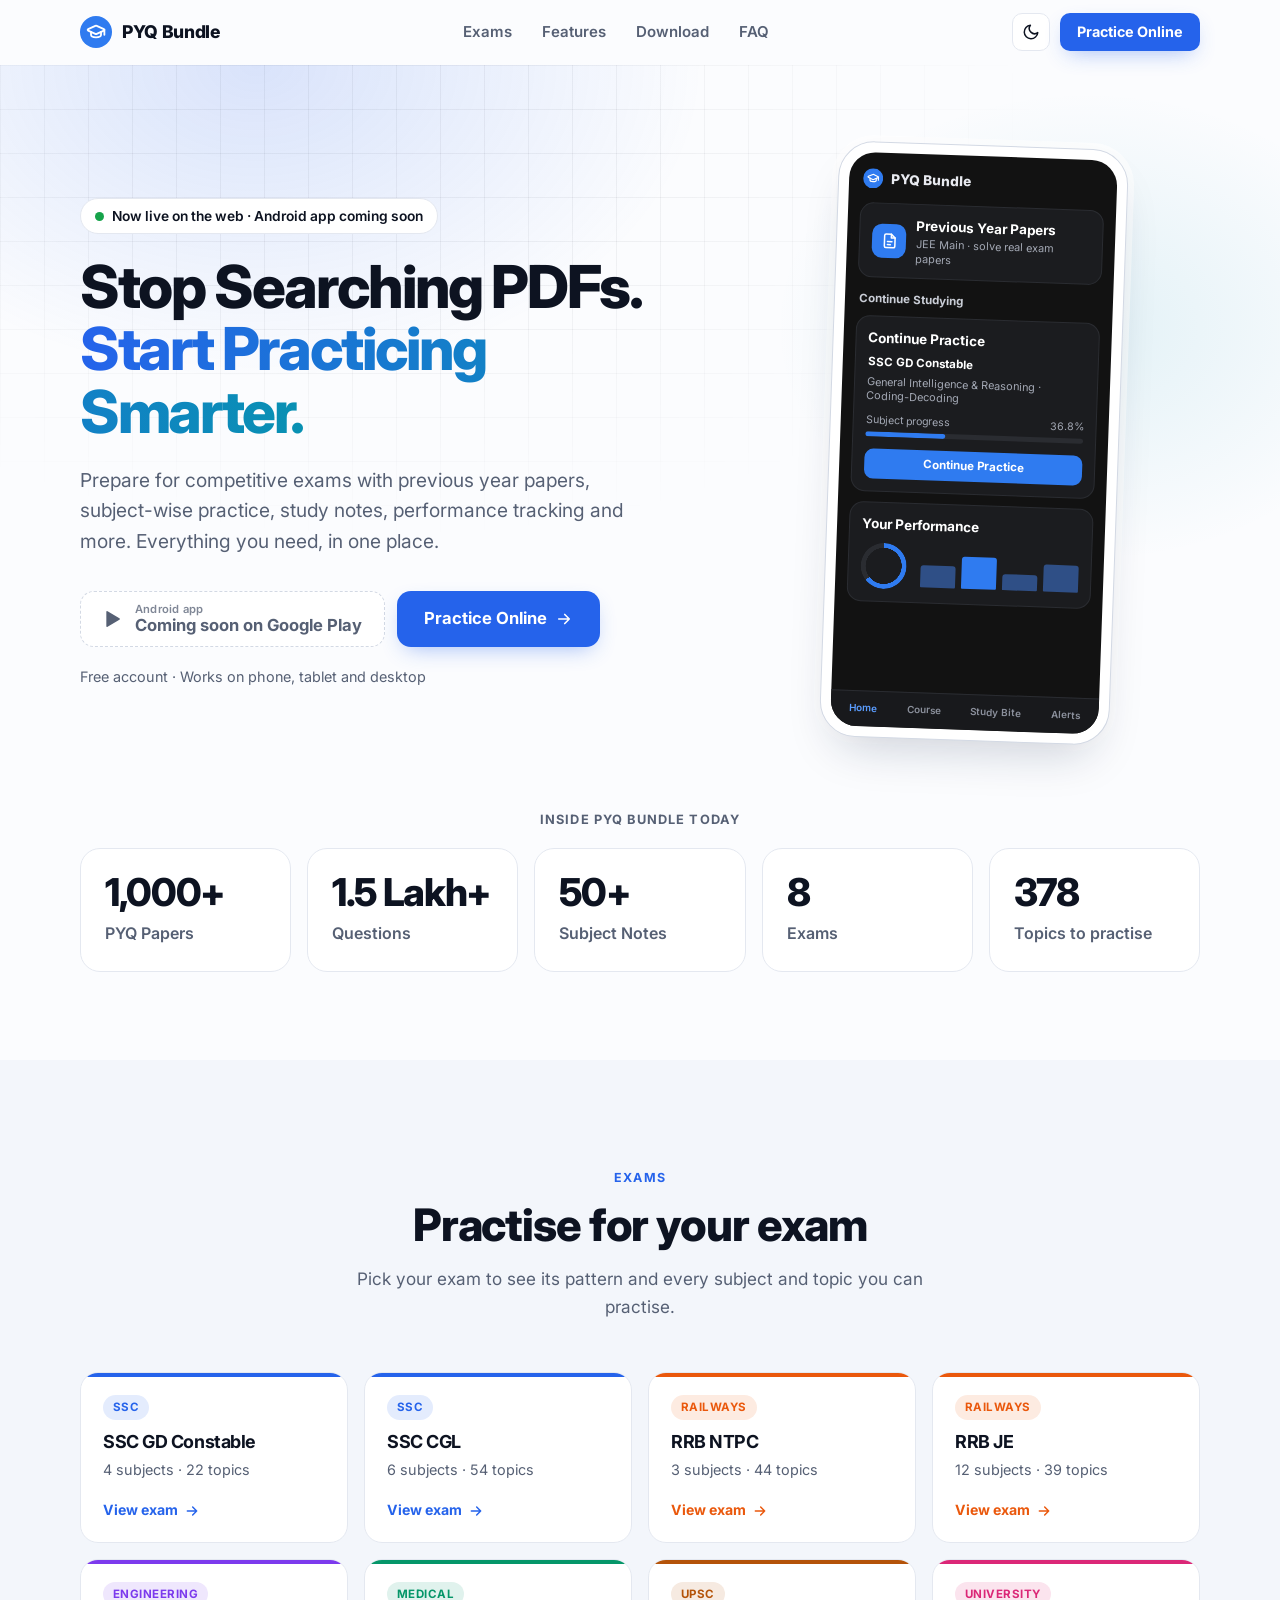
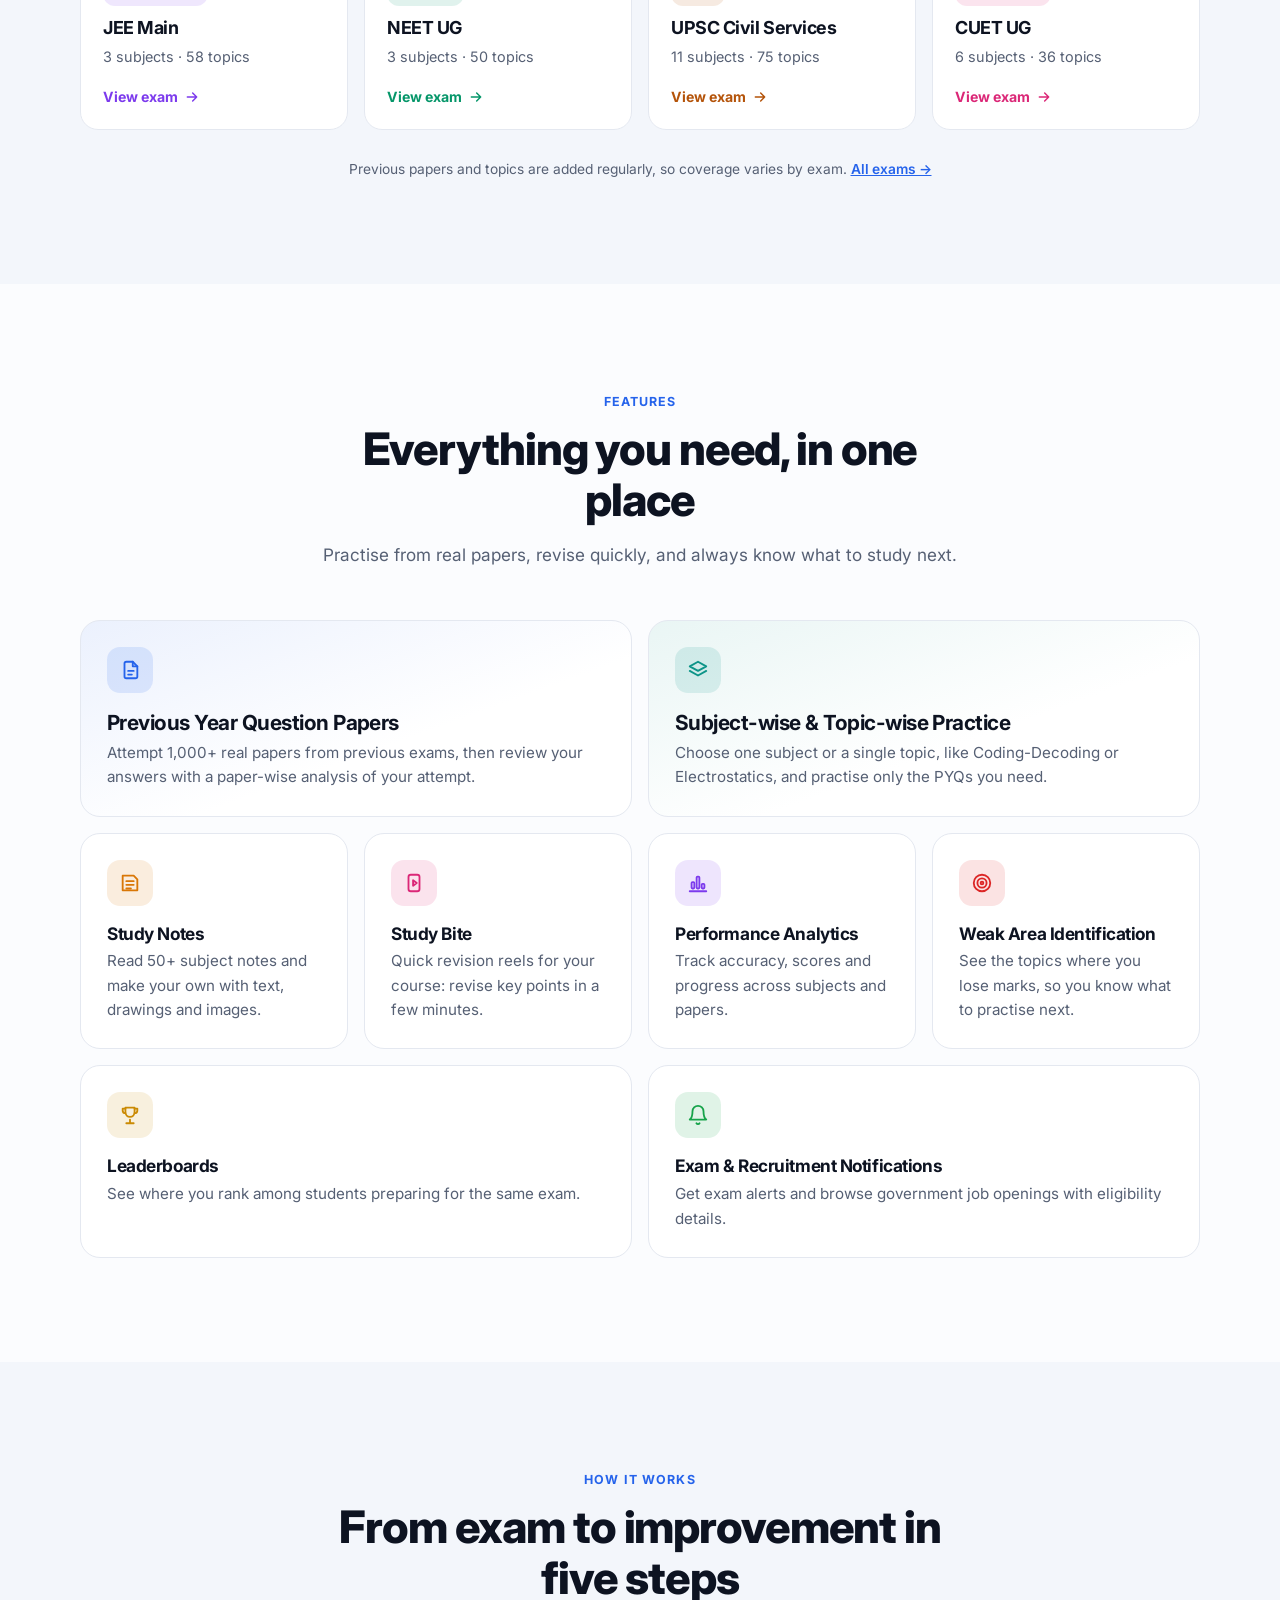
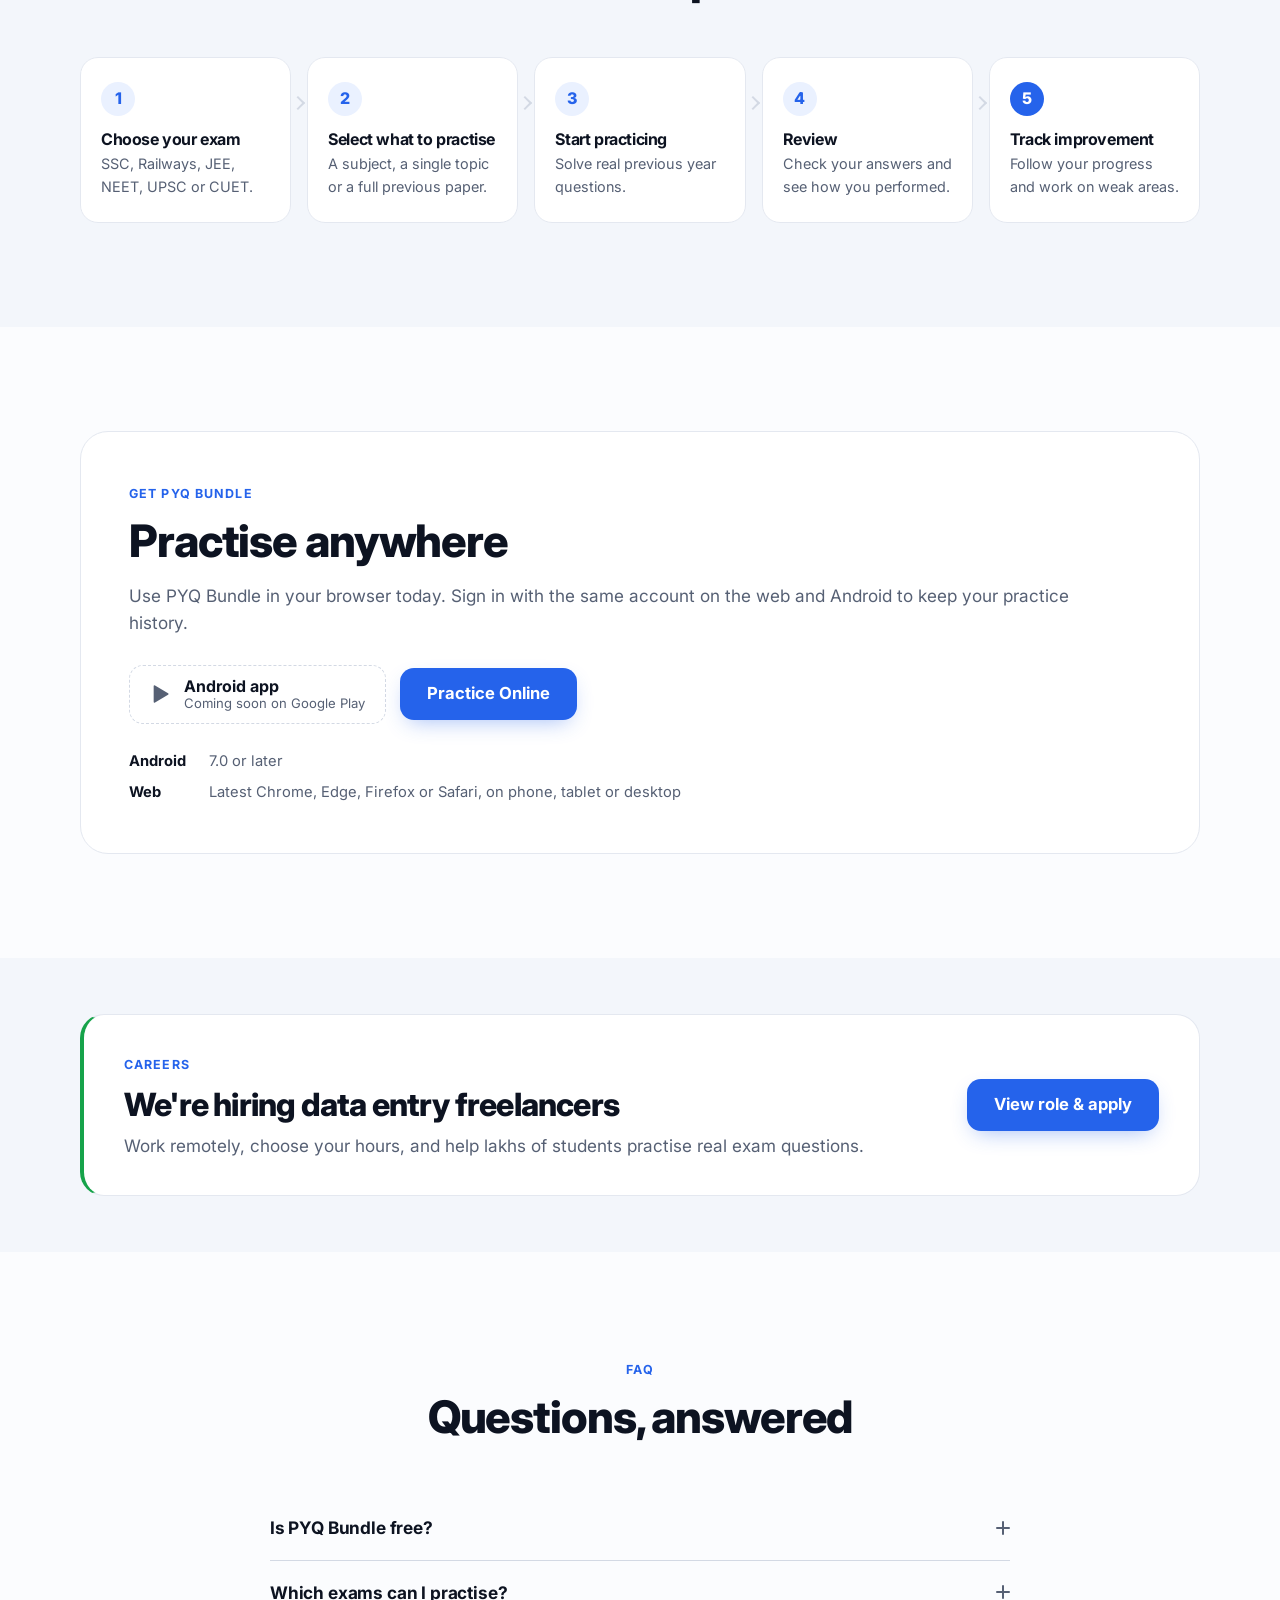
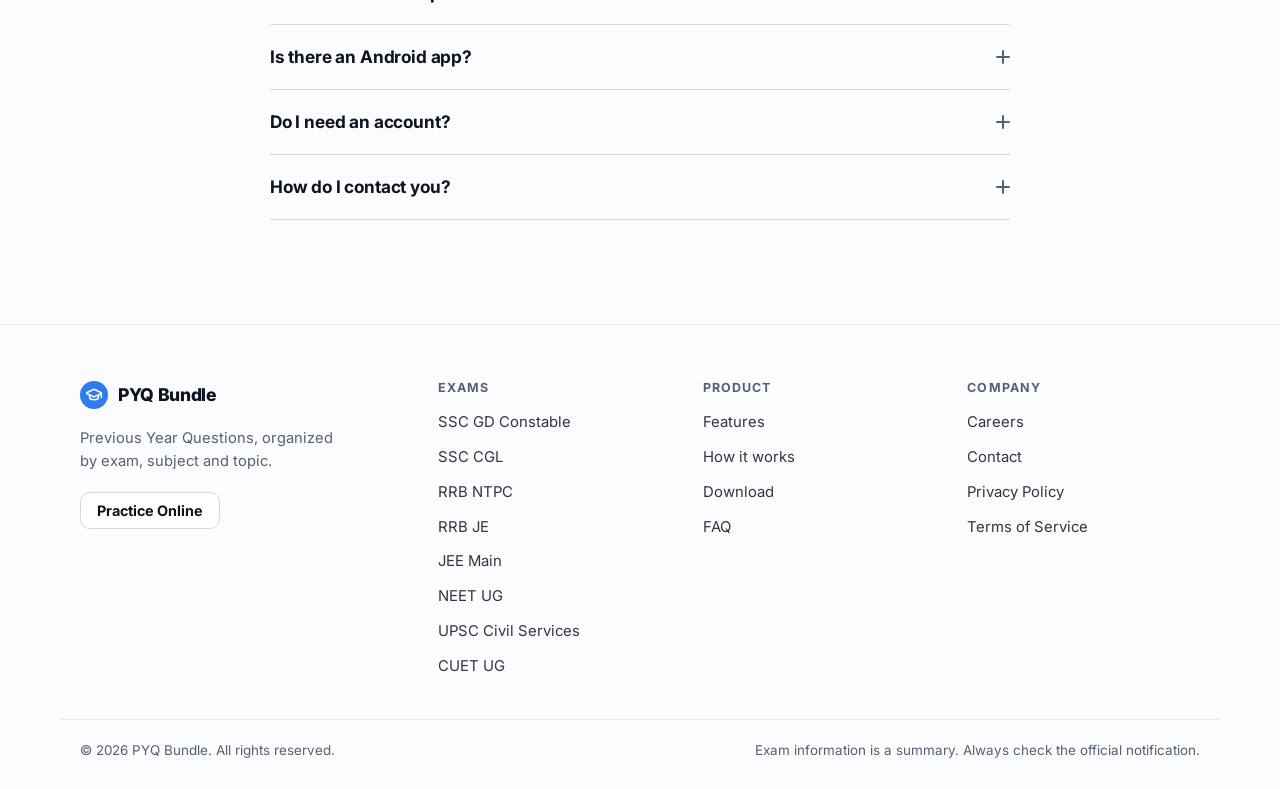
==== commit 7b416a22: "added cariers page" ====
--- a/index.html
+++ b/index.html
@@ -1,522 +1,410 @@
-<!doctype html>
-<html lang="en">
-<head>
-  <meta charset="utf-8">
-  <meta name="viewport" content="width=device-width, initial-scale=1">
-  <title>Free PYQ Practice for SSC, Railway, JEE, NEET &amp; UPSC | PYQ Bundle</title>
-  <meta name="description" content="1,000+ PYQ papers and 1.5 lakh+ questions for SSC, Railway, JEE, NEET, UPSC and CUET. Practise free by subject, topic and paper, with 50+ subject notes.">
-  <link rel="canonical" href="https://pyqbundle.com/">
-  <meta name="robots" content="index, follow">
-  <meta name="color-scheme" content="light dark">
-  <meta name="theme-color" content="#ffffff" media="(prefers-color-scheme: light)">
-  <meta name="theme-color" content="#0f1115" media="(prefers-color-scheme: dark)">
-  <link rel="icon" href="favicon.svg" type="image/svg+xml">
-
-  <meta property="og:type" content="website">
-  <meta property="og:site_name" content="PYQ Bundle">
-  <meta property="og:title" content="PYQ Bundle – Stop Searching PDFs. Start Practicing Smarter.">
-  <meta property="og:description" content="Previous year papers, subject-wise and topic-wise practice, study notes and performance tracking for competitive exams.">
-  <meta property="og:url" content="https://pyqbundle.com/">
-  <meta property="og:image" content="https://pyqbundle.com/og-image.png">
-  <meta property="og:image:width" content="1200">
-  <meta property="og:image:height" content="630">
-  <meta property="og:locale" content="en_IN">
-  <meta name="twitter:card" content="summary_large_image">
-  <meta name="twitter:title" content="PYQ Bundle – Stop Searching PDFs. Start Practicing Smarter.">
-  <meta name="twitter:description" content="Previous year papers, subject-wise and topic-wise practice, study notes and performance tracking.">
-  <meta name="twitter:image" content="https://pyqbundle.com/og-image.png">
-
-  <script>
-    (function () {
-      var d = document.documentElement;
-      d.classList.add('js');
-      try { var t = localStorage.getItem('pyqb-theme'); if (t === 'light' || t === 'dark') d.setAttribute('data-theme', t); } catch (e) {}
-    })();
-  </script>
-
-  <link rel="preconnect" href="https://fonts.googleapis.com">
-  <link rel="preconnect" href="https://fonts.gstatic.com" crossorigin>
-  <link rel="stylesheet" href="https://fonts.googleapis.com/css2?family=Inter:wght@400..800&display=swap">
-  <link rel="stylesheet" href="css/styles.css?v=8">
-  <script src="js/register.js?v=8" defer></script>
-  <script src="js/main.js?v=8" defer></script>
-
-  <script type="application/ld+json">
-  {
-    "@context": "https://schema.org",
-    "@graph": [
-      {
-        "@type": "Organization",
-        "@id": "https://pyqbundle.com/#org",
-        "name": "PYQ Bundle",
-        "url": "https://pyqbundle.com/",
-        "logo": "https://pyqbundle.com/og-image.png",
-        "email": "support@pyqbundle.com"
-      },
-      {
-        "@type": "WebSite",
-        "name": "PYQ Bundle",
-        "url": "https://pyqbundle.com/",
-        "publisher": { "@id": "https://pyqbundle.com/#org" }
-      },
-      {
-        "@type": "WebApplication",
-        "name": "PYQ Bundle",
-        "url": "https://app.pyqbundle.com/",
-        "applicationCategory": "EducationalApplication",
-        "operatingSystem": "Web browser",
-        "offers": { "@type": "Offer", "price": "0", "priceCurrency": "INR" },
-        "publisher": { "@id": "https://pyqbundle.com/#org" }
-      },
-      {
-        "@type": "FAQPage",
-        "mainEntity": [
-          { "@type": "Question", "name": "Is PYQ Bundle free?", "acceptedAnswer": { "@type": "Answer", "text": "Yes. With a free account you can practise PYQs, use topic-wise practice, make notes and see your performance analytics. The free plan includes ads and one exam course at a time. Premium removes ads, lets you add more courses and syncs your notes across devices." } },
-          { "@type": "Question", "name": "Which exams can I practise?", "acceptedAnswer": { "@type": "Answer", "text": "SSC GD Constable, SSC CGL, RRB NTPC, RRB JE, JEE Main, NEET UG, UPSC Civil Services and CUET UG. We add previous papers and topics regularly, so coverage varies by exam." } },
-          { "@type": "Question", "name": "Is there an Android app?", "acceptedAnswer": { "@type": "Answer", "text": "The PYQ Bundle Android app is coming soon to Google Play. Until then, you can practise online at app.pyqbundle.com, which also works in your phone's browser." } },
-          { "@type": "Question", "name": "Do I need an account?", "acceptedAnswer": { "@type": "Answer", "text": "Yes. A free account saves your practice history, stats and progress. You can sign up with Google or with your email address." } }
-        ]
-      }
-    ]
-  }
-  </script>
-</head>
-<body>
-  <a class="skip-link" href="#main">Skip to content</a>
-
-  <!-- ============ NAVBAR ============ -->
-  <header class="nav" id="nav">
-    <div class="container nav-inner">
-      <a href="#hero" class="logo" aria-label="PYQ Bundle – back to top">
-        <img src="favicon.svg" alt="" width="32" height="32">
-        <span>PYQ Bundle</span>
-      </a>
-      <nav aria-label="Primary">
-        <ul class="nav-links">
-          <li><a href="#exams">Exams</a></li>
-          <li><a href="#features">Features</a></li>
-          <li><a href="#download">Download</a></li>
-          <li><a href="#faq">FAQ</a></li>
-        </ul>
-      </nav>
-      <div class="nav-actions">
-        <button class="theme-toggle" type="button" aria-label="Toggle dark mode">
-          <svg class="i-moon" viewBox="0 0 24 24" width="18" height="18" aria-hidden="true"><path d="M21 12.8A9 9 0 1 1 11.2 3a7 7 0 0 0 9.8 9.8z"/></svg>
-          <svg class="i-sun" viewBox="0 0 24 24" width="18" height="18" aria-hidden="true"><circle cx="12" cy="12" r="4"/><path d="M12 2v2M12 20v2M4.9 4.9l1.4 1.4M17.7 17.7l1.4 1.4M2 12h2M20 12h2M4.9 19.1l1.4-1.4M17.7 6.3l1.4-1.4"/></svg>
-        </button>
-        <a class="btn btn-primary btn-sm" href="https://app.pyqbundle.com" data-link="web_app" data-cta="nav_practice_online">Practice Online</a>
-      </div>
-    </div>
-  </header>
-
-  <main id="main">
-
-    <!-- ============ HERO ============ -->
-    <section class="hero hero-split" id="hero" aria-labelledby="hero-title">
-      <div class="hero-bg" aria-hidden="true"></div>
-      <div class="container hero-grid">
-        <div class="hero-copy">
-          <p class="badge reveal"><span class="pulse-dot" aria-hidden="true"></span> <span data-status>Now live on the web · Android app coming soon</span></p>
-          <h1 id="hero-title" class="reveal" style="--d:1">Stop Searching PDFs.<br><span class="grad">Start Practicing Smarter.</span></h1>
-          <p class="lead reveal" style="--d:2">Prepare for competitive exams with previous year papers, subject-wise practice, study notes, performance tracking and more. Everything you need, in one place.</p>
-          <div class="cta-row cta-left reveal" style="--d:3">
-            <!-- Becomes a real link automatically when links.play_store is set in site-data.json -->
-            <a class="btn btn-lg btn-store is-soon" data-play aria-disabled="true" data-cta="hero_android">
-              <svg viewBox="0 0 24 24" width="20" height="20" aria-hidden="true" class="play-icon"><path d="M4 3.5v17a1 1 0 0 0 1.5.86l14.2-8.5a1 1 0 0 0 0-1.72L5.5 2.64A1 1 0 0 0 4 3.5z"/></svg>
-              <span><small data-play-sub>Android app</small><span data-play-label>Coming soon on Google Play</span></span>
-            </a>
-            <a class="btn btn-primary btn-lg" href="https://app.pyqbundle.com" data-link="web_app" data-cta="hero_practice_online">
-              Practice Online
-              <svg viewBox="0 0 24 24" width="18" height="18" aria-hidden="true"><path d="M5 12h14M13 6l6 6-6 6"/></svg>
-            </a>
-          </div>
-          <p class="hero-note reveal" style="--d:4">Free account · Works on phone, tablet and desktop</p>
-        </div>
-
-        <!-- Phone mockup of the app's Home screen. Replaced by a real screenshot when
-             site-data.json "screenshots" has an entry with "hero": true. -->
-        <div class="hero-device reveal" style="--d:2" id="hero-device">
-          <div class="phone phone-hero" role="img" aria-label="PYQ Bundle app home screen">
-            <div class="screen app-screen">
-              <div class="app-top"><img src="favicon.svg" alt="" width="20" height="20"><span>PYQ Bundle</span></div>
-              <div class="app-card app-pyq">
-                <span class="app-ico"><svg viewBox="0 0 24 24"><path d="M8 3h7l5 5v11a2 2 0 0 1-2 2H8a2 2 0 0 1-2-2V5a2 2 0 0 1 2-2z"/><path d="M15 3v5h5M10 13h6M10 17h4"/></svg></span>
-                <span><strong>Previous Year Papers</strong><small>JEE Main · solve real exam papers</small></span>
-              </div>
-              <p class="app-label">Continue Studying</p>
-              <div class="app-card app-continue">
-                <strong>Continue Practice</strong>
-                <span class="app-course">SSC GD Constable</span>
-                <small>General Intelligence &amp; Reasoning · Coding-Decoding</small>
-                <span class="app-progress"><span>Subject progress</span><span>36.8%</span></span>
-                <span class="app-bar"><span style="width:36.8%"></span></span>
-                <span class="app-btn">Continue Practice</span>
-              </div>
-              <div class="app-card app-perf">
-                <strong>Your Performance</strong>
-                <span class="app-mini"><span class="ring-mini"></span><span class="mini-bars"><i style="--h:55%"></i><i style="--h:80%"></i><i style="--h:40%"></i><i style="--h:68%"></i></span></span>
-              </div>
-              <nav class="app-nav" aria-hidden="true"><span class="on">Home</span><span>Course</span><span>Study Bite</span><span>Alerts</span></nav>
-            </div>
-          </div>
-        </div>
-      </div>
-    </section>
-
-    <!-- ============ STATS (from site-data.json) ============ -->
-    <section class="stats-section" aria-labelledby="stats-title">
-      <div class="container">
-        <h2 id="stats-title" class="stats-title">Inside PYQ Bundle today</h2>
-        <ul class="stats-grid" id="stats-grid">
-          <li class="stat-card skeleton" aria-hidden="true"></li>
-          <li class="stat-card skeleton" aria-hidden="true"></li>
-          <li class="stat-card skeleton" aria-hidden="true"></li>
-          <li class="stat-card skeleton" aria-hidden="true"></li>
-        </ul>
-      </div>
-    </section>
-
-    <!-- ============ EXAMS ============ -->
-    <section class="section section-alt" id="exams" aria-labelledby="exams-title">
-      <div class="container">
-        <div class="section-head reveal">
-          <p class="eyebrow">Exams</p>
-          <h2 id="exams-title">Practise for your exam</h2>
-          <p class="section-sub">Pick your exam to see its pattern and every subject and topic you can practise.</p>
-        </div>
-        <div class="exam-grid-cards">
-          <!-- EXAM-CARDS:START (generated) -->
-          <a class="exam-card reveal" href="exams/ssc-gd-constable/" style="--accent:#2563eb"><span class="exam-group">SSC</span><h3>SSC GD Constable</h3><p>4 subjects · 22 topics</p><span class="exam-go" aria-hidden="true">View exam <svg viewBox="0 0 24 24" width="16" height="16"><path d="M5 12h14M13 6l6 6-6 6"/></svg></span></a>
-          <a class="exam-card reveal" href="exams/ssc-cgl/" style="--accent:#2563eb"><span class="exam-group">SSC</span><h3>SSC CGL</h3><p>6 subjects · 54 topics</p><span class="exam-go" aria-hidden="true">View exam <svg viewBox="0 0 24 24" width="16" height="16"><path d="M5 12h14M13 6l6 6-6 6"/></svg></span></a>
-          <a class="exam-card reveal" href="exams/rrb-ntpc/" style="--accent:#ea580c"><span class="exam-group">Railways</span><h3>RRB NTPC</h3><p>3 subjects · 44 topics</p><span class="exam-go" aria-hidden="true">View exam <svg viewBox="0 0 24 24" width="16" height="16"><path d="M5 12h14M13 6l6 6-6 6"/></svg></span></a>
-          <a class="exam-card reveal" href="exams/rrb-je/" style="--accent:#ea580c"><span class="exam-group">Railways</span><h3>RRB JE</h3><p>12 subjects · 39 topics</p><span class="exam-go" aria-hidden="true">View exam <svg viewBox="0 0 24 24" width="16" height="16"><path d="M5 12h14M13 6l6 6-6 6"/></svg></span></a>
-          <a class="exam-card reveal" href="exams/jee-mains/" style="--accent:#7c3aed"><span class="exam-group">Engineering</span><h3>JEE Main</h3><p>3 subjects · 58 topics</p><span class="exam-go" aria-hidden="true">View exam <svg viewBox="0 0 24 24" width="16" height="16"><path d="M5 12h14M13 6l6 6-6 6"/></svg></span></a>
-          <a class="exam-card reveal" href="exams/neet-ug/" style="--accent:#059669"><span class="exam-group">Medical</span><h3>NEET UG</h3><p>3 subjects · 50 topics</p><span class="exam-go" aria-hidden="true">View exam <svg viewBox="0 0 24 24" width="16" height="16"><path d="M5 12h14M13 6l6 6-6 6"/></svg></span></a>
-          <a class="exam-card reveal" href="exams/upsc-civil-services/" style="--accent:#b45309"><span class="exam-group">UPSC</span><h3>UPSC Civil Services</h3><p>11 subjects · 75 topics</p><span class="exam-go" aria-hidden="true">View exam <svg viewBox="0 0 24 24" width="16" height="16"><path d="M5 12h14M13 6l6 6-6 6"/></svg></span></a>
-          <a class="exam-card reveal" href="exams/cuet-ug/" style="--accent:#db2777"><span class="exam-group">University</span><h3>CUET UG</h3><p>6 subjects · 36 topics</p><span class="exam-go" aria-hidden="true">View exam <svg viewBox="0 0 24 24" width="16" height="16"><path d="M5 12h14M13 6l6 6-6 6"/></svg></span></a>
-          <!-- EXAM-CARDS:END -->
-        </div>
-        <p class="fine-note center">Previous papers and topics are added regularly, so coverage varies by exam. <a href="exams/">All exams →</a></p>
-      </div>
-    </section>
-
-    <!-- ============ FEATURES ============ -->
-    <section class="section" id="features" aria-labelledby="features-title">
-      <div class="container">
-        <div class="section-head reveal">
-          <p class="eyebrow">Features</p>
-          <h2 id="features-title">Everything you need, in one place</h2>
-          <p class="section-sub">Practise from real papers, revise quickly, and always know what to study next.</p>
-        </div>
-        <div class="bento">
-          <article class="feature f-lg reveal" style="--accent:#2563eb" data-feature="pyq">
-            <div class="icon" aria-hidden="true"><svg viewBox="0 0 24 24"><path d="M8 3h7l5 5v11a2 2 0 0 1-2 2H8a2 2 0 0 1-2-2V5a2 2 0 0 1 2-2z"/><path d="M15 3v5h5M10 13h6M10 17h4"/></svg></div>
-            <h3>Previous Year Question Papers</h3>
-            <p>Attempt <span data-stat="papers">1,000+</span> real papers from previous exams, then review your answers with a paper-wise analysis of your attempt.</p>
-          </article>
-          <article class="feature f-lg reveal" style="--accent:#0d9488;--d:1" data-feature="practice">
-            <div class="icon" aria-hidden="true"><svg viewBox="0 0 24 24"><path d="m12 3 9 5-9 5-9-5 9-5z"/><path d="m3 13 9 5 9-5"/></svg></div>
-            <h3>Subject-wise &amp; Topic-wise Practice</h3>
-            <p>Choose one subject or a single topic, like Coding-Decoding or Electrostatics, and practise only the PYQs you need.</p>
-          </article>
-          <article class="feature reveal" style="--accent:#d97706" data-feature="notes">
-            <div class="icon" aria-hidden="true"><svg viewBox="0 0 24 24"><path d="M4 4h12l4 4v12H4z"/><path d="M8 10h8M8 14h8M8 18h5"/></svg></div>
-            <h3>Study Notes</h3>
-            <p>Read <span data-stat="notes">50+</span> subject notes and make your own with text, drawings and images.</p>
-          </article>
-          <article class="feature reveal" style="--accent:#db2777;--d:1" data-feature="study_bite">
-            <div class="icon" aria-hidden="true"><svg viewBox="0 0 24 24"><rect x="6" y="3" width="12" height="18" rx="2.5"/><path d="m11 9 4 3-4 3z"/></svg></div>
-            <h3>Study Bite</h3>
-            <p>Quick revision reels for your course: revise key points in a few minutes.</p>
-          </article>
-          <article class="feature reveal" style="--accent:#7c3aed;--d:2" data-feature="performance">
-            <div class="icon" aria-hidden="true"><svg viewBox="0 0 24 24"><path d="M3 21h18"/><rect x="5" y="11" width="3" height="7" rx="1"/><rect x="10.5" y="5" width="3" height="13" rx="1"/><rect x="16" y="13" width="3" height="5" rx="1"/></svg></div>
-            <h3>Performance Analytics</h3>
-            <p>Track accuracy, scores and progress across subjects and papers.</p>
-          </article>
-          <article class="feature reveal" style="--accent:#dc2626" data-feature="weak_areas">
-            <div class="icon" aria-hidden="true"><svg viewBox="0 0 24 24"><circle cx="12" cy="12" r="9"/><circle cx="12" cy="12" r="5"/><circle cx="12" cy="12" r="1.5"/></svg></div>
-            <h3>Weak Area Identification</h3>
-            <p>See the topics where you lose marks, so you know what to practise next.</p>
-          </article>
-          <article class="feature f-wide reveal" style="--accent:#ca8a04" data-feature="leaderboard">
-            <div class="icon" aria-hidden="true"><svg viewBox="0 0 24 24"><path d="M8 21h8M12 17v4"/><path d="M7 4h10v5a5 5 0 0 1-10 0V4z"/><path d="M17 5h3v2a3 3 0 0 1-3 3M7 5H4v2a3 3 0 0 0 3 3"/></svg></div>
-            <h3>Leaderboards</h3>
-            <p>See where you rank among students preparing for the same exam.</p>
-          </article>
-          <article class="feature f-wide reveal" style="--accent:#16a34a;--d:1" data-feature="notifications">
-            <div class="icon" aria-hidden="true"><svg viewBox="0 0 24 24"><path d="M6 8a6 6 0 0 1 12 0c0 7 3 9 3 9H3s3-2 3-9"/><path d="M10.3 21a1.94 1.94 0 0 0 3.4 0"/></svg></div>
-            <h3>Exam &amp; Recruitment Notifications</h3>
-            <p>Get exam alerts and browse government job openings with eligibility details.</p>
-          </article>
-        </div>
-      </div>
-    </section>
-
-    <!-- ============ HOW IT WORKS ============ -->
-    <section class="section section-alt" id="how" aria-labelledby="how-title">
-      <div class="container">
-        <div class="section-head reveal">
-          <p class="eyebrow">How it works</p>
-          <h2 id="how-title">From exam to improvement in five steps</h2>
-        </div>
-        <ol class="how-steps">
-          <li class="reveal"><span class="how-num">1</span><h3>Choose your exam</h3><p>SSC, Railways, JEE, NEET, UPSC or CUET.</p></li>
-          <li class="reveal" style="--d:1"><span class="how-num">2</span><h3>Select what to practise</h3><p>A subject, a single topic or a full previous paper.</p></li>
-          <li class="reveal" style="--d:2"><span class="how-num">3</span><h3>Start practicing</h3><p>Solve real previous year questions.</p></li>
-          <li class="reveal" style="--d:3"><span class="how-num">4</span><h3>Review</h3><p>Check your answers and see how you performed.</p></li>
-          <li class="reveal" style="--d:4"><span class="how-num">5</span><h3>Track improvement</h3><p>Follow your progress and work on weak areas.</p></li>
-        </ol>
-      </div>
-    </section>
-
-    <!-- ============ PRODUCT PREVIEW (real screenshots from site-data.json; hidden until added) ============ -->
-    <section class="section" id="preview" aria-labelledby="preview-title" hidden>
-      <div class="container">
-        <div class="section-head reveal">
-          <p class="eyebrow">Preview</p>
-          <h2 id="preview-title">See PYQ Bundle in action</h2>
-        </div>
-        <div class="shots" id="shots"></div>
-      </div>
-    </section>
-
-    <!-- ============ DOWNLOAD ============ -->
-    <section class="section" id="download" aria-labelledby="download-title">
-      <div class="container">
-        <div class="download-panel reveal">
-          <div class="download-copy">
-            <p class="eyebrow">Get PYQ Bundle</p>
-            <h2 id="download-title">Practise anywhere</h2>
-            <p class="section-sub">Use PYQ Bundle in your browser today. Sign in with the same account on the web and Android to keep your practice history.</p>
-            <div class="download-actions">
-              <!-- Official badge appears automatically once links.play_store is set -->
-              <a class="play-badge" data-play-badge hidden rel="noopener" data-cta="download_play_badge">
-                <img src="https://play.google.com/intl/en_us/badges/static/images/badges/en_badge_web_generic.png" alt="Get it on Google Play" width="200" height="77" loading="lazy">
-              </a>
-              <span class="play-soon" data-play-soon>
-                <svg viewBox="0 0 24 24" width="22" height="22" aria-hidden="true"><path d="M4 3.5v17a1 1 0 0 0 1.5.86l14.2-8.5a1 1 0 0 0 0-1.72L5.5 2.64A1 1 0 0 0 4 3.5z"/></svg>
-                <span><strong>Android app</strong><small>Coming soon on Google Play</small></span>
-              </span>
-              <a class="btn btn-primary btn-lg" href="https://app.pyqbundle.com" data-link="web_app" data-cta="download_practice_online">Practice Online</a>
-            </div>
-            <ul class="compat">
-              <li><strong>Android</strong> 7.0 or later</li>
-              <li><strong>Web</strong> Latest Chrome, Edge, Firefox or Safari, on phone, tablet or desktop</li>
-            </ul>
-          </div>
-          <div class="qr-card" id="qr-card" hidden>
-            <div class="qr" id="qr" aria-hidden="true"></div>
-            <p>Scan to download<br>on Google Play</p>
-          </div>
-        </div>
-      </div>
-    </section>
-
-    <!-- ============ EARLY TESTER PROGRAM (toggle with early_access.enabled) ============ -->
-    <section class="section section-alt" id="early-access" aria-labelledby="ea-title" data-ea>
-      <div class="container">
-        <div class="ea-panel">
-          <div class="ea-glow" aria-hidden="true"></div>
-          <div class="ea-head reveal">
-            <p class="eyebrow eyebrow-amber">Early Tester Program</p>
-            <h2 id="ea-title">Help Us Improve PYQ Bundle</h2>
-            <p>PYQ Bundle is live, and we improve it every week. Join the tester program to try updates early, report bugs and tell us what to build next.</p>
-          </div>
-
-          <div class="reward reveal" style="--d:1">
-            <div class="reward-icon" aria-hidden="true">🎁</div>
-            <div>
-              <h3>1 Year of PYQ Bundle Premium — FREE</h3>
-              <p>Active early testers who complete the testing requirements will receive 1 Year Premium FREE.</p>
-            </div>
-          </div>
-
-          <ol class="steps">
-            <li class="step reveal"><span class="step-num">1</span><h3>Sign up below</h3><p>Join the tester list.</p></li>
-            <li class="step reveal" style="--d:1"><span class="step-num">2</span><h3>Get tester access</h3><p>We'll email you when your spot opens.</p></li>
-            <li class="step reveal" style="--d:2"><span class="step-num">3</span><h3>Use PYQ Bundle</h3><p>Practise PYQs and use the app normally.</p></li>
-            <li class="step reveal" style="--d:3"><span class="step-num">4</span><h3>Share feedback</h3><p>Report bugs, confusing screens and ideas.</p></li>
-            <li class="step reveal" style="--d:4"><span class="step-num">5</span><h3>Get rewarded</h3><p>Eligible active testers receive 1 year of Premium free.</p></li>
-          </ol>
-        </div>
-
-        <div class="reg-grid" id="register">
-          <div class="reg-copy reveal">
-            <h2 id="register-title">Join the Early Tester Program</h2>
-            <p class="section-sub">Tell us a little about your preparation. It takes under a minute.</p>
-            <ul class="checklist">
-              <li><svg viewBox="0 0 24 24" aria-hidden="true"><path d="M20 6 9 17l-5-5"/></svg>Free to join</li>
-              <li><svg viewBox="0 0 24 24" aria-hidden="true"><path d="M20 6 9 17l-5-5"/></svg>Try new updates before everyone else</li>
-              <li><svg viewBox="0 0 24 24" aria-hidden="true"><path d="M20 6 9 17l-5-5"/></svg>Your feedback shapes what we build</li>
-            </ul>
-          </div>
-
-          <div class="form-card reveal" style="--d:1">
-            <form id="register-form" novalidate>
-              <div class="field">
-                <label for="f-name">Name</label>
-                <input id="f-name" name="name" type="text" autocomplete="name" maxlength="100" required aria-describedby="e-name">
-                <p class="field-error" id="e-name"></p>
-              </div>
-              <div class="row-2">
-                <div class="field">
-                  <label for="f-email">Email</label>
-                  <input id="f-email" name="email" type="email" autocomplete="email" inputmode="email" maxlength="254" required aria-describedby="e-email">
-                  <p class="field-error" id="e-email"></p>
-                </div>
-                <div class="field">
-                  <label for="f-phone">Phone number <span class="opt">(optional)</span></label>
-                  <input id="f-phone" name="phone" type="tel" autocomplete="tel" inputmode="tel" maxlength="20" aria-describedby="e-phone">
-                  <p class="field-error" id="e-phone"></p>
-                </div>
-              </div>
-              <div class="field">
-                <label for="f-exam">Exam you're preparing for</label>
-                <select id="f-exam" name="exam" required aria-describedby="e-exam">
-                  <option value="">Select your exam</option>
-                  <option>SSC GD Constable</option>
-                  <option>SSC CGL</option>
-                  <option>RRB NTPC</option>
-                  <option>RRB JE</option>
-                  <option>JEE Main</option>
-                  <option>NEET UG</option>
-                  <option>UPSC Civil Services</option>
-                  <option>CUET UG</option>
-                  <option>Other</option>
-                </select>
-                <p class="field-error" id="e-exam"></p>
-              </div>
-              <div class="field" id="exam-other-field" hidden>
-                <label for="f-exam-other">Which exam? <span class="opt">(optional)</span></label>
-                <input id="f-exam-other" name="exam_other" type="text" maxlength="60">
-              </div>
-
-              <label class="check">
-                <input id="f-tester" name="early_tester" type="checkbox" checked>
-                <span>
-                  <strong>I want to join the Early Tester Program.</strong>
-                  <small>Active early testers who complete the testing requirements will receive <span data-reward>1 Year Premium FREE</span>. Untick to just get PYQ Bundle updates.</small>
-                </span>
-              </label>
-
-              <div class="field">
-                <label for="f-message">What would you like PYQ Bundle to help you with? <span class="opt">(optional)</span></label>
-                <textarea id="f-message" name="message" rows="3" maxlength="1000"></textarea>
-              </div>
-
-              <!-- Honeypot: real users never see or fill this -->
-              <div class="hp" aria-hidden="true">
-                <label for="f-company">Company</label>
-                <input id="f-company" name="company" type="text" tabindex="-1" autocomplete="off">
-              </div>
-
-              <div class="form-alert" id="form-alert" role="alert" hidden></div>
-
-              <button class="btn btn-primary btn-lg btn-block" type="submit" id="submit-btn">
-                <span class="spinner" aria-hidden="true"></span>
-                <span class="btn-text">Join the Program</span>
-              </button>
-              <p class="form-note">No spam. We'll only use your details to contact you about PYQ Bundle. See our <a href="privacy.html">Privacy Policy</a>.</p>
-            </form>
-
-            <div class="success" id="register-success" tabindex="-1" hidden>
-              <div class="success-icon" aria-hidden="true"><svg viewBox="0 0 24 24"><path d="M20 6 9 17l-5-5"/></svg></div>
-              <h3>You're on the list! 🎉</h3>
-              <p>Thanks for joining PYQ Bundle.</p>
-              <p class="success-tester" id="success-tester" hidden>You've joined the Early Tester Program. We'll email you when your tester access is ready.</p>
-              <p id="success-updates">We'll keep you posted about PYQ Bundle updates.</p>
-              <p class="success-note" id="success-duplicate" hidden>This email was already registered, so there's no need to sign up again.</p>
-              <a class="btn btn-ghost" href="https://app.pyqbundle.com" data-link="web_app" data-cta="success_practice_online">Start practising now</a>
-            </div>
-          </div>
-        </div>
-      </div>
-    </section>
-
-    <!-- ============ FAQ ============ -->
-    <section class="section" id="faq" aria-labelledby="faq-title">
-      <div class="container faq-wrap">
-        <div class="section-head reveal">
-          <p class="eyebrow">FAQ</p>
-          <h2 id="faq-title">Questions, answered</h2>
-        </div>
-        <div class="faq reveal">
-          <details>
-            <summary><h3>Is PYQ Bundle free?</h3><span class="plus" aria-hidden="true"></span></summary>
-            <p>Yes. With a free account you can practise PYQs, use topic-wise practice, make notes and see your performance analytics. The free plan includes ads and one exam course at a time. Premium removes ads, lets you add more courses and syncs your notes across devices.</p>
-          </details>
-          <details>
-            <summary><h3>Which exams can I practise?</h3><span class="plus" aria-hidden="true"></span></summary>
-            <p>SSC GD Constable, SSC CGL, RRB NTPC, RRB JE, JEE Main, NEET UG, UPSC Civil Services and CUET UG. We add previous papers and topics regularly, so coverage varies by exam. <a href="exams/">See all exams</a>.</p>
-          </details>
-          <details>
-            <summary><h3>Is there an Android app?</h3><span class="plus" aria-hidden="true"></span></summary>
-            <p data-play-soon>The PYQ Bundle Android app is coming soon to Google Play. Until then, you can <a href="https://app.pyqbundle.com" data-link="web_app">practise online</a>, which also works in your phone's browser.</p>
-            <p data-play-live hidden>Yes. <a data-play-href href="#download">Download PYQ Bundle on Google Play</a>. It works on Android 7.0 or later, and you can also <a href="https://app.pyqbundle.com" data-link="web_app">practise online</a>.</p>
-          </details>
-          <details>
-            <summary><h3>Do I need an account?</h3><span class="plus" aria-hidden="true"></span></summary>
-            <p>Yes. A free account saves your practice history, stats and progress. You can sign up with Google or with your email address.</p>
-          </details>
-          <details data-ea>
-            <summary><h3>How do I get 1 Year Premium free?</h3><span class="plus" aria-hidden="true"></span></summary>
-            <p>Join the <a href="#early-access">Early Tester Program</a>. Active early testers who complete the testing requirements and provide useful feedback will receive one year of PYQ Bundle Premium free.</p>
-          </details>
-          <details>
-            <summary><h3>How do I contact you?</h3><span class="plus" aria-hidden="true"></span></summary>
-            <p>Email <a href="mailto:support@pyqbundle.com">support@pyqbundle.com</a> or visit our <a href="contact.html">contact page</a>.</p>
-          </details>
-        </div>
-      </div>
-    </section>
-  </main>
-
-  <!-- FOOTER:START (generated by tools/build_pages.py) -->
-  <footer class="footer">
-    <div class="container footer-grid">
-      <div class="footer-brand">
-        <a href="./" class="logo"><img src="favicon.svg" alt="" width="28" height="28"><span>PYQ Bundle</span></a>
-        <p class="footer-tag">Previous Year Questions, organized by exam, subject and topic.</p>
-        <a class="btn btn-ghost btn-sm" href="https://app.pyqbundle.com" data-link="web_app" data-cta="footer_practice_online">Practice Online</a>
-      </div>
-      <nav aria-label="Exams">
-        <h2 class="footer-h">Exams</h2>
-        <ul class="footer-list">
-            <li><a href="exams/ssc-gd-constable/">SSC GD Constable</a></li>
-            <li><a href="exams/ssc-cgl/">SSC CGL</a></li>
-            <li><a href="exams/rrb-ntpc/">RRB NTPC</a></li>
-            <li><a href="exams/rrb-je/">RRB JE</a></li>
-            <li><a href="exams/jee-mains/">JEE Main</a></li>
-            <li><a href="exams/neet-ug/">NEET UG</a></li>
-            <li><a href="exams/upsc-civil-services/">UPSC Civil Services</a></li>
-            <li><a href="exams/cuet-ug/">CUET UG</a></li>
-        </ul>
-      </nav>
-      <nav aria-label="Product">
-        <h2 class="footer-h">Product</h2>
-        <ul class="footer-list">
-          <li><a href="./#features">Features</a></li>
-          <li><a href="./#how">How it works</a></li>
-          <li><a href="./#download">Download</a></li>
-          <li data-ea><a href="./#early-access">Early Tester Program</a></li>
-          <li><a href="./#faq">FAQ</a></li>
-        </ul>
-      </nav>
-      <nav aria-label="Company">
-        <h2 class="footer-h">Company</h2>
-        <ul class="footer-list">
-          <li><a href="contact.html">Contact</a></li>
-          <li><a href="privacy.html">Privacy Policy</a></li>
-          <li><a href="terms.html">Terms of Service</a></li>
-        </ul>
-      </nav>
-    </div>
-    <div class="container footer-bottom">
-      <p>© <span id="year">2026</span> PYQ Bundle. All rights reserved.</p>
-      <p>Exam information is a summary. Always check the official notification.</p>
-    </div>
-  </footer>
-  <!-- FOOTER:END -->
-</body>
-</html>
+<!doctype html>
+<html lang="en">
+<head>
+  <meta charset="utf-8">
+  <meta name="viewport" content="width=device-width, initial-scale=1">
+  <title>Free PYQ Practice for SSC, Railway, JEE, NEET &amp; UPSC | PYQ Bundle</title>
+  <meta name="description" content="1,000+ PYQ papers and 1.5 lakh+ questions for SSC, Railway, JEE, NEET, UPSC and CUET. Practise free by subject, topic and paper, with 50+ subject notes.">
+  <link rel="canonical" href="https://pyqbundle.com/">
+  <meta name="robots" content="index, follow">
+  <meta name="color-scheme" content="light dark">
+  <meta name="theme-color" content="#ffffff" media="(prefers-color-scheme: light)">
+  <meta name="theme-color" content="#0f1115" media="(prefers-color-scheme: dark)">
+  <link rel="icon" href="favicon.svg" type="image/svg+xml">
+
+  <meta property="og:type" content="website">
+  <meta property="og:site_name" content="PYQ Bundle">
+  <meta property="og:title" content="PYQ Bundle – Stop Searching PDFs. Start Practicing Smarter.">
+  <meta property="og:description" content="Previous year papers, subject-wise and topic-wise practice, study notes and performance tracking for competitive exams.">
+  <meta property="og:url" content="https://pyqbundle.com/">
+  <meta property="og:image" content="https://pyqbundle.com/og-image.png">
+  <meta property="og:image:width" content="1200">
+  <meta property="og:image:height" content="630">
+  <meta property="og:locale" content="en_IN">
+  <meta name="twitter:card" content="summary_large_image">
+  <meta name="twitter:title" content="PYQ Bundle – Stop Searching PDFs. Start Practicing Smarter.">
+  <meta name="twitter:description" content="Previous year papers, subject-wise and topic-wise practice, study notes and performance tracking.">
+  <meta name="twitter:image" content="https://pyqbundle.com/og-image.png">
+
+  <script>
+    (function () {
+      var d = document.documentElement;
+      d.classList.add('js');
+      try { var t = localStorage.getItem('pyqb-theme'); if (t === 'light' || t === 'dark') d.setAttribute('data-theme', t); } catch (e) {}
+    })();
+  </script>
+
+  <link rel="preconnect" href="https://fonts.googleapis.com">
+  <link rel="preconnect" href="https://fonts.gstatic.com" crossorigin>
+  <link rel="stylesheet" href="https://fonts.googleapis.com/css2?family=Inter:wght@400..800&display=swap">
+  <link rel="stylesheet" href="css/styles.css?v=8">
+  <script src="js/main.js?v=8" defer></script>
+
+  <script type="application/ld+json">
+  {
+    "@context": "https://schema.org",
+    "@graph": [
+      {
+        "@type": "Organization",
+        "@id": "https://pyqbundle.com/#org",
+        "name": "PYQ Bundle",
+        "url": "https://pyqbundle.com/",
+        "logo": "https://pyqbundle.com/og-image.png",
+        "email": "pyqbundle@gmail.com"
+      },
+      {
+        "@type": "WebSite",
+        "name": "PYQ Bundle",
+        "url": "https://pyqbundle.com/",
+        "publisher": { "@id": "https://pyqbundle.com/#org" }
+      },
+      {
+        "@type": "WebApplication",
+        "name": "PYQ Bundle",
+        "url": "https://app.pyqbundle.com/",
+        "applicationCategory": "EducationalApplication",
+        "operatingSystem": "Web browser",
+        "offers": { "@type": "Offer", "price": "0", "priceCurrency": "INR" },
+        "publisher": { "@id": "https://pyqbundle.com/#org" }
+      },
+      {
+        "@type": "FAQPage",
+        "mainEntity": [
+          { "@type": "Question", "name": "Is PYQ Bundle free?", "acceptedAnswer": { "@type": "Answer", "text": "Yes. With a free account you can practise PYQs, use topic-wise practice, make notes and see your performance analytics. The free plan includes ads and one exam course at a time. Premium removes ads, lets you add more courses and syncs your notes across devices." } },
+          { "@type": "Question", "name": "Which exams can I practise?", "acceptedAnswer": { "@type": "Answer", "text": "SSC GD Constable, SSC CGL, RRB NTPC, RRB JE, JEE Main, NEET UG, UPSC Civil Services and CUET UG. We add previous papers and topics regularly, so coverage varies by exam." } },
+          { "@type": "Question", "name": "Is there an Android app?", "acceptedAnswer": { "@type": "Answer", "text": "The PYQ Bundle Android app is coming soon to Google Play. Until then, you can practise online at app.pyqbundle.com, which also works in your phone's browser." } },
+          { "@type": "Question", "name": "Do I need an account?", "acceptedAnswer": { "@type": "Answer", "text": "Yes. A free account saves your practice history, stats and progress. You can sign up with Google or with your email address." } }
+        ]
+      }
+    ]
+  }
+  </script>
+</head>
+<body>
+  <a class="skip-link" href="#main">Skip to content</a>
+
+  <!-- ============ NAVBAR ============ -->
+  <header class="nav" id="nav">
+    <div class="container nav-inner">
+      <a href="#hero" class="logo" aria-label="PYQ Bundle – back to top">
+        <img src="favicon.svg" alt="" width="32" height="32">
+        <span>PYQ Bundle</span>
+      </a>
+      <nav aria-label="Primary">
+        <ul class="nav-links">
+          <li><a href="#exams">Exams</a></li>
+          <li><a href="#features">Features</a></li>
+          <li><a href="#download">Download</a></li>
+          <li><a href="#faq">FAQ</a></li>
+        </ul>
+      </nav>
+      <div class="nav-actions">
+        <button class="theme-toggle" type="button" aria-label="Toggle dark mode">
+          <svg class="i-moon" viewBox="0 0 24 24" width="18" height="18" aria-hidden="true"><path d="M21 12.8A9 9 0 1 1 11.2 3a7 7 0 0 0 9.8 9.8z"/></svg>
+          <svg class="i-sun" viewBox="0 0 24 24" width="18" height="18" aria-hidden="true"><circle cx="12" cy="12" r="4"/><path d="M12 2v2M12 20v2M4.9 4.9l1.4 1.4M17.7 17.7l1.4 1.4M2 12h2M20 12h2M4.9 19.1l1.4-1.4M17.7 6.3l1.4-1.4"/></svg>
+        </button>
+        <a class="btn btn-primary btn-sm" href="https://app.pyqbundle.com" data-link="web_app" data-cta="nav_practice_online">Practice Online</a>
+      </div>
+    </div>
+  </header>
+
+  <main id="main">
+
+    <!-- ============ HERO ============ -->
+    <section class="hero hero-split" id="hero" aria-labelledby="hero-title">
+      <div class="hero-bg" aria-hidden="true"></div>
+      <div class="container hero-grid">
+        <div class="hero-copy">
+          <p class="badge reveal"><span class="pulse-dot" aria-hidden="true"></span> <span data-status>Now live on the web · Android app coming soon</span></p>
+          <h1 id="hero-title" class="reveal" style="--d:1">Stop Searching PDFs.<br><span class="grad">Start Practicing Smarter.</span></h1>
+          <p class="lead reveal" style="--d:2">Prepare for competitive exams with previous year papers, subject-wise practice, study notes, performance tracking and more. Everything you need, in one place.</p>
+          <div class="cta-row cta-left reveal" style="--d:3">
+            <!-- Becomes a real link automatically when links.play_store is set in site-data.json -->
+            <a class="btn btn-lg btn-store is-soon" data-play aria-disabled="true" data-cta="hero_android">
+              <svg viewBox="0 0 24 24" width="20" height="20" aria-hidden="true" class="play-icon"><path d="M4 3.5v17a1 1 0 0 0 1.5.86l14.2-8.5a1 1 0 0 0 0-1.72L5.5 2.64A1 1 0 0 0 4 3.5z"/></svg>
+              <span><small data-play-sub>Android app</small><span data-play-label>Coming soon on Google Play</span></span>
+            </a>
+            <a class="btn btn-primary btn-lg" href="https://app.pyqbundle.com" data-link="web_app" data-cta="hero_practice_online">
+              Practice Online
+              <svg viewBox="0 0 24 24" width="18" height="18" aria-hidden="true"><path d="M5 12h14M13 6l6 6-6 6"/></svg>
+            </a>
+          </div>
+          <p class="hero-note reveal" style="--d:4">Free account · Works on phone, tablet and desktop</p>
+        </div>
+
+        <!-- Phone mockup of the app's Home screen. Replaced by a real screenshot when
+             site-data.json "screenshots" has an entry with "hero": true. -->
+        <div class="hero-device reveal" style="--d:2" id="hero-device">
+          <div class="phone phone-hero" role="img" aria-label="PYQ Bundle app home screen">
+            <div class="screen app-screen">
+              <div class="app-top"><img src="favicon.svg" alt="" width="20" height="20"><span>PYQ Bundle</span></div>
+              <div class="app-card app-pyq">
+                <span class="app-ico"><svg viewBox="0 0 24 24"><path d="M8 3h7l5 5v11a2 2 0 0 1-2 2H8a2 2 0 0 1-2-2V5a2 2 0 0 1 2-2z"/><path d="M15 3v5h5M10 13h6M10 17h4"/></svg></span>
+                <span><strong>Previous Year Papers</strong><small>JEE Main · solve real exam papers</small></span>
+              </div>
+              <p class="app-label">Continue Studying</p>
+              <div class="app-card app-continue">
+                <strong>Continue Practice</strong>
+                <span class="app-course">SSC GD Constable</span>
+                <small>General Intelligence &amp; Reasoning · Coding-Decoding</small>
+                <span class="app-progress"><span>Subject progress</span><span>36.8%</span></span>
+                <span class="app-bar"><span style="width:36.8%"></span></span>
+                <span class="app-btn">Continue Practice</span>
+              </div>
+              <div class="app-card app-perf">
+                <strong>Your Performance</strong>
+                <span class="app-mini"><span class="ring-mini"></span><span class="mini-bars"><i style="--h:55%"></i><i style="--h:80%"></i><i style="--h:40%"></i><i style="--h:68%"></i></span></span>
+              </div>
+              <nav class="app-nav" aria-hidden="true"><span class="on">Home</span><span>Course</span><span>Study Bite</span><span>Alerts</span></nav>
+            </div>
+          </div>
+        </div>
+      </div>
+    </section>
+
+    <!-- ============ STATS (from site-data.json) ============ -->
+    <section class="stats-section" aria-labelledby="stats-title">
+      <div class="container">
+        <h2 id="stats-title" class="stats-title">Inside PYQ Bundle today</h2>
+        <ul class="stats-grid" id="stats-grid">
+          <li class="stat-card skeleton" aria-hidden="true"></li>
+          <li class="stat-card skeleton" aria-hidden="true"></li>
+          <li class="stat-card skeleton" aria-hidden="true"></li>
+          <li class="stat-card skeleton" aria-hidden="true"></li>
+        </ul>
+      </div>
+    </section>
+
+    <!-- ============ EXAMS ============ -->
+    <section class="section section-alt" id="exams" aria-labelledby="exams-title">
+      <div class="container">
+        <div class="section-head reveal">
+          <p class="eyebrow">Exams</p>
+          <h2 id="exams-title">Practise for your exam</h2>
+          <p class="section-sub">Pick your exam to see its pattern and every subject and topic you can practise.</p>
+        </div>
+        <div class="exam-grid-cards">
+          <!-- EXAM-CARDS:START (generated) -->
+          <a class="exam-card reveal" href="exams/ssc-gd-constable/" style="--accent:#2563eb"><span class="exam-group">SSC</span><h3>SSC GD Constable</h3><p>4 subjects · 22 topics</p><span class="exam-go" aria-hidden="true">View exam <svg viewBox="0 0 24 24" width="16" height="16"><path d="M5 12h14M13 6l6 6-6 6"/></svg></span></a>
+          <a class="exam-card reveal" href="exams/ssc-cgl/" style="--accent:#2563eb"><span class="exam-group">SSC</span><h3>SSC CGL</h3><p>6 subjects · 54 topics</p><span class="exam-go" aria-hidden="true">View exam <svg viewBox="0 0 24 24" width="16" height="16"><path d="M5 12h14M13 6l6 6-6 6"/></svg></span></a>
+          <a class="exam-card reveal" href="exams/rrb-ntpc/" style="--accent:#ea580c"><span class="exam-group">Railways</span><h3>RRB NTPC</h3><p>3 subjects · 44 topics</p><span class="exam-go" aria-hidden="true">View exam <svg viewBox="0 0 24 24" width="16" height="16"><path d="M5 12h14M13 6l6 6-6 6"/></svg></span></a>
+          <a class="exam-card reveal" href="exams/rrb-je/" style="--accent:#ea580c"><span class="exam-group">Railways</span><h3>RRB JE</h3><p>12 subjects · 39 topics</p><span class="exam-go" aria-hidden="true">View exam <svg viewBox="0 0 24 24" width="16" height="16"><path d="M5 12h14M13 6l6 6-6 6"/></svg></span></a>
+          <a class="exam-card reveal" href="exams/jee-mains/" style="--accent:#7c3aed"><span class="exam-group">Engineering</span><h3>JEE Main</h3><p>3 subjects · 58 topics</p><span class="exam-go" aria-hidden="true">View exam <svg viewBox="0 0 24 24" width="16" height="16"><path d="M5 12h14M13 6l6 6-6 6"/></svg></span></a>
+          <a class="exam-card reveal" href="exams/neet-ug/" style="--accent:#059669"><span class="exam-group">Medical</span><h3>NEET UG</h3><p>3 subjects · 50 topics</p><span class="exam-go" aria-hidden="true">View exam <svg viewBox="0 0 24 24" width="16" height="16"><path d="M5 12h14M13 6l6 6-6 6"/></svg></span></a>
+          <a class="exam-card reveal" href="exams/upsc-civil-services/" style="--accent:#b45309"><span class="exam-group">UPSC</span><h3>UPSC Civil Services</h3><p>11 subjects · 75 topics</p><span class="exam-go" aria-hidden="true">View exam <svg viewBox="0 0 24 24" width="16" height="16"><path d="M5 12h14M13 6l6 6-6 6"/></svg></span></a>
+          <a class="exam-card reveal" href="exams/cuet-ug/" style="--accent:#db2777"><span class="exam-group">University</span><h3>CUET UG</h3><p>6 subjects · 36 topics</p><span class="exam-go" aria-hidden="true">View exam <svg viewBox="0 0 24 24" width="16" height="16"><path d="M5 12h14M13 6l6 6-6 6"/></svg></span></a>
+          <!-- EXAM-CARDS:END -->
+        </div>
+        <p class="fine-note center">Previous papers and topics are added regularly, so coverage varies by exam. <a href="exams/">All exams →</a></p>
+      </div>
+    </section>
+
+    <!-- ============ FEATURES ============ -->
+    <section class="section" id="features" aria-labelledby="features-title">
+      <div class="container">
+        <div class="section-head reveal">
+          <p class="eyebrow">Features</p>
+          <h2 id="features-title">Everything you need, in one place</h2>
+          <p class="section-sub">Practise from real papers, revise quickly, and always know what to study next.</p>
+        </div>
+        <div class="bento">
+          <article class="feature f-lg reveal" style="--accent:#2563eb" data-feature="pyq">
+            <div class="icon" aria-hidden="true"><svg viewBox="0 0 24 24"><path d="M8 3h7l5 5v11a2 2 0 0 1-2 2H8a2 2 0 0 1-2-2V5a2 2 0 0 1 2-2z"/><path d="M15 3v5h5M10 13h6M10 17h4"/></svg></div>
+            <h3>Previous Year Question Papers</h3>
+            <p>Attempt <span data-stat="papers">1,000+</span> real papers from previous exams, then review your answers with a paper-wise analysis of your attempt.</p>
+          </article>
+          <article class="feature f-lg reveal" style="--accent:#0d9488;--d:1" data-feature="practice">
+            <div class="icon" aria-hidden="true"><svg viewBox="0 0 24 24"><path d="m12 3 9 5-9 5-9-5 9-5z"/><path d="m3 13 9 5 9-5"/></svg></div>
+            <h3>Subject-wise &amp; Topic-wise Practice</h3>
+            <p>Choose one subject or a single topic, like Coding-Decoding or Electrostatics, and practise only the PYQs you need.</p>
+          </article>
+          <article class="feature reveal" style="--accent:#d97706" data-feature="notes">
+            <div class="icon" aria-hidden="true"><svg viewBox="0 0 24 24"><path d="M4 4h12l4 4v12H4z"/><path d="M8 10h8M8 14h8M8 18h5"/></svg></div>
+            <h3>Study Notes</h3>
+            <p>Read <span data-stat="notes">50+</span> subject notes and make your own with text, drawings and images.</p>
+          </article>
+          <article class="feature reveal" style="--accent:#db2777;--d:1" data-feature="study_bite">
+            <div class="icon" aria-hidden="true"><svg viewBox="0 0 24 24"><rect x="6" y="3" width="12" height="18" rx="2.5"/><path d="m11 9 4 3-4 3z"/></svg></div>
+            <h3>Study Bite</h3>
+            <p>Quick revision reels for your course: revise key points in a few minutes.</p>
+          </article>
+          <article class="feature reveal" style="--accent:#7c3aed;--d:2" data-feature="performance">
+            <div class="icon" aria-hidden="true"><svg viewBox="0 0 24 24"><path d="M3 21h18"/><rect x="5" y="11" width="3" height="7" rx="1"/><rect x="10.5" y="5" width="3" height="13" rx="1"/><rect x="16" y="13" width="3" height="5" rx="1"/></svg></div>
+            <h3>Performance Analytics</h3>
+            <p>Track accuracy, scores and progress across subjects and papers.</p>
+          </article>
+          <article class="feature reveal" style="--accent:#dc2626" data-feature="weak_areas">
+            <div class="icon" aria-hidden="true"><svg viewBox="0 0 24 24"><circle cx="12" cy="12" r="9"/><circle cx="12" cy="12" r="5"/><circle cx="12" cy="12" r="1.5"/></svg></div>
+            <h3>Weak Area Identification</h3>
+            <p>See the topics where you lose marks, so you know what to practise next.</p>
+          </article>
+          <article class="feature f-wide reveal" style="--accent:#ca8a04" data-feature="leaderboard">
+            <div class="icon" aria-hidden="true"><svg viewBox="0 0 24 24"><path d="M8 21h8M12 17v4"/><path d="M7 4h10v5a5 5 0 0 1-10 0V4z"/><path d="M17 5h3v2a3 3 0 0 1-3 3M7 5H4v2a3 3 0 0 0 3 3"/></svg></div>
+            <h3>Leaderboards</h3>
+            <p>See where you rank among students preparing for the same exam.</p>
+          </article>
+          <article class="feature f-wide reveal" style="--accent:#16a34a;--d:1" data-feature="notifications">
+            <div class="icon" aria-hidden="true"><svg viewBox="0 0 24 24"><path d="M6 8a6 6 0 0 1 12 0c0 7 3 9 3 9H3s3-2 3-9"/><path d="M10.3 21a1.94 1.94 0 0 0 3.4 0"/></svg></div>
+            <h3>Exam &amp; Recruitment Notifications</h3>
+            <p>Get exam alerts and browse government job openings with eligibility details.</p>
+          </article>
+        </div>
+      </div>
+    </section>
+
+    <!-- ============ HOW IT WORKS ============ -->
+    <section class="section section-alt" id="how" aria-labelledby="how-title">
+      <div class="container">
+        <div class="section-head reveal">
+          <p class="eyebrow">How it works</p>
+          <h2 id="how-title">From exam to improvement in five steps</h2>
+        </div>
+        <ol class="how-steps">
+          <li class="reveal"><span class="how-num">1</span><h3>Choose your exam</h3><p>SSC, Railways, JEE, NEET, UPSC or CUET.</p></li>
+          <li class="reveal" style="--d:1"><span class="how-num">2</span><h3>Select what to practise</h3><p>A subject, a single topic or a full previous paper.</p></li>
+          <li class="reveal" style="--d:2"><span class="how-num">3</span><h3>Start practicing</h3><p>Solve real previous year questions.</p></li>
+          <li class="reveal" style="--d:3"><span class="how-num">4</span><h3>Review</h3><p>Check your answers and see how you performed.</p></li>
+          <li class="reveal" style="--d:4"><span class="how-num">5</span><h3>Track improvement</h3><p>Follow your progress and work on weak areas.</p></li>
+        </ol>
+      </div>
+    </section>
+
+    <!-- ============ PRODUCT PREVIEW (real screenshots from site-data.json; hidden until added) ============ -->
+    <section class="section" id="preview" aria-labelledby="preview-title" hidden>
+      <div class="container">
+        <div class="section-head reveal">
+          <p class="eyebrow">Preview</p>
+          <h2 id="preview-title">See PYQ Bundle in action</h2>
+        </div>
+        <div class="shots" id="shots"></div>
+      </div>
+    </section>
+
+    <!-- ============ DOWNLOAD ============ -->
+    <section class="section" id="download" aria-labelledby="download-title">
+      <div class="container">
+        <div class="download-panel reveal">
+          <div class="download-copy">
+            <p class="eyebrow">Get PYQ Bundle</p>
+            <h2 id="download-title">Practise anywhere</h2>
+            <p class="section-sub">Use PYQ Bundle in your browser today. Sign in with the same account on the web and Android to keep your practice history.</p>
+            <div class="download-actions">
+              <!-- Official badge appears automatically once links.play_store is set -->
+              <a class="play-badge" data-play-badge hidden rel="noopener" data-cta="download_play_badge">
+                <img src="https://play.google.com/intl/en_us/badges/static/images/badges/en_badge_web_generic.png" alt="Get it on Google Play" width="200" height="77" loading="lazy">
+              </a>
+              <span class="play-soon" data-play-soon>
+                <svg viewBox="0 0 24 24" width="22" height="22" aria-hidden="true"><path d="M4 3.5v17a1 1 0 0 0 1.5.86l14.2-8.5a1 1 0 0 0 0-1.72L5.5 2.64A1 1 0 0 0 4 3.5z"/></svg>
+                <span><strong>Android app</strong><small>Coming soon on Google Play</small></span>
+              </span>
+              <a class="btn btn-primary btn-lg" href="https://app.pyqbundle.com" data-link="web_app" data-cta="download_practice_online">Practice Online</a>
+            </div>
+            <ul class="compat">
+              <li><strong>Android</strong> 7.0 or later</li>
+              <li><strong>Web</strong> Latest Chrome, Edge, Firefox or Safari, on phone, tablet or desktop</li>
+            </ul>
+          </div>
+          <div class="qr-card" id="qr-card" hidden>
+            <div class="qr" id="qr" aria-hidden="true"></div>
+            <p>Scan to download<br>on Google Play</p>
+          </div>
+        </div>
+      </div>
+    </section>
+
+    <!-- ============ CAREERS BAND ============ -->
+    <section class="section section-alt section-tight-y" aria-labelledby="hiring-title">
+      <div class="container">
+        <div class="hiring-band reveal">
+          <div>
+            <p class="eyebrow">Careers</p>
+            <h2 id="hiring-title">We're hiring data entry freelancers</h2>
+            <p class="section-sub">Work remotely, choose your hours, and help lakhs of students practise real exam questions.</p>
+          </div>
+          <a class="btn btn-primary btn-lg" href="careers.html" data-cta="home_careers">View role &amp; apply</a>
+        </div>
+      </div>
+    </section>
+
+    <!-- ============ FAQ ============ -->
+    <section class="section" id="faq" aria-labelledby="faq-title">
+      <div class="container faq-wrap">
+        <div class="section-head reveal">
+          <p class="eyebrow">FAQ</p>
+          <h2 id="faq-title">Questions, answered</h2>
+        </div>
+        <div class="faq reveal">
+          <details>
+            <summary><h3>Is PYQ Bundle free?</h3><span class="plus" aria-hidden="true"></span></summary>
+            <p>Yes. With a free account you can practise PYQs, use topic-wise practice, make notes and see your performance analytics. The free plan includes ads and one exam course at a time. Premium removes ads, lets you add more courses and syncs your notes across devices.</p>
+          </details>
+          <details>
+            <summary><h3>Which exams can I practise?</h3><span class="plus" aria-hidden="true"></span></summary>
+            <p>SSC GD Constable, SSC CGL, RRB NTPC, RRB JE, JEE Main, NEET UG, UPSC Civil Services and CUET UG. We add previous papers and topics regularly, so coverage varies by exam. <a href="exams/">See all exams</a>.</p>
+          </details>
+          <details>
+            <summary><h3>Is there an Android app?</h3><span class="plus" aria-hidden="true"></span></summary>
+            <p data-play-soon>The PYQ Bundle Android app is coming soon to Google Play. Until then, you can <a href="https://app.pyqbundle.com" data-link="web_app">practise online</a>, which also works in your phone's browser.</p>
+            <p data-play-live hidden>Yes. <a data-play-href href="#download">Download PYQ Bundle on Google Play</a>. It works on Android 7.0 or later, and you can also <a href="https://app.pyqbundle.com" data-link="web_app">practise online</a>.</p>
+          </details>
+          <details>
+            <summary><h3>Do I need an account?</h3><span class="plus" aria-hidden="true"></span></summary>
+            <p>Yes. A free account saves your practice history, stats and progress. You can sign up with Google or with your email address.</p>
+          </details>
+          <details>
+            <summary><h3>How do I contact you?</h3><span class="plus" aria-hidden="true"></span></summary>
+            <p>Email <a href="mailto:pyqbundle@gmail.com">pyqbundle@gmail.com</a> or visit our <a href="contact.html">contact page</a>.</p>
+          </details>
+        </div>
+      </div>
+    </section>
+  </main>
+
+  <!-- FOOTER:START (generated by tools/build_pages.py) -->
+  <footer class="footer">
+    <div class="container footer-grid">
+      <div class="footer-brand">
+        <a href="./" class="logo"><img src="favicon.svg" alt="" width="28" height="28"><span>PYQ Bundle</span></a>
+        <p class="footer-tag">Previous Year Questions, organized by exam, subject and topic.</p>
+        <a class="btn btn-ghost btn-sm" href="https://app.pyqbundle.com" data-link="web_app" data-cta="footer_practice_online">Practice Online</a>
+      </div>
+      <nav aria-label="Exams">
+        <h2 class="footer-h">Exams</h2>
+        <ul class="footer-list">
+            <li><a href="exams/ssc-gd-constable/">SSC GD Constable</a></li>
+            <li><a href="exams/ssc-cgl/">SSC CGL</a></li>
+            <li><a href="exams/rrb-ntpc/">RRB NTPC</a></li>
+            <li><a href="exams/rrb-je/">RRB JE</a></li>
+            <li><a href="exams/jee-mains/">JEE Main</a></li>
+            <li><a href="exams/neet-ug/">NEET UG</a></li>
+            <li><a href="exams/upsc-civil-services/">UPSC Civil Services</a></li>
+            <li><a href="exams/cuet-ug/">CUET UG</a></li>
+        </ul>
+      </nav>
+      <nav aria-label="Product">
+        <h2 class="footer-h">Product</h2>
+        <ul class="footer-list">
+          <li><a href="./#features">Features</a></li>
+          <li><a href="./#how">How it works</a></li>
+          <li><a href="./#download">Download</a></li>
+          <li><a href="./#faq">FAQ</a></li>
+        </ul>
+      </nav>
+      <nav aria-label="Company">
+        <h2 class="footer-h">Company</h2>
+        <ul class="footer-list">
+          <li><a href="careers.html">Careers</a></li>
+          <li><a href="contact.html">Contact</a></li>
+          <li><a href="privacy.html">Privacy Policy</a></li>
+          <li><a href="terms.html">Terms of Service</a></li>
+        </ul>
+      </nav>
+    </div>
+    <div class="container footer-bottom">
+      <p>© <span id="year">2026</span> PYQ Bundle. All rights reserved.</p>
+      <p>Exam information is a summary. Always check the official notification.</p>
+    </div>
+  </footer>
+  <!-- FOOTER:END -->
+</body>
+</html>
--- a/css/styles.css
+++ b/css/styles.css
@@ -405,51 +405,7 @@
 .qr-card p { margin-top: 10px; font-size: .82rem; font-weight: 600; color: #333; }
 .qr svg { display: block; width: 160px; height: 160px; }
 
-/* Early tester program */
-.ea-panel {
-  position: relative; isolation: isolate; overflow: hidden;
-  padding: 64px 56px;
-  color: #fff;
-  background: linear-gradient(140deg, #0b1633 0%, #10245a 55%, #1d4ed8 130%);
-  border-radius: 32px;
-}
-.ea-glow {
-  position: absolute; inset: 0; z-index: -1;
-  background:
-    radial-gradient(40% 50% at 85% 0%, rgba(96, 165, 250, .35), transparent 70%),
-    radial-gradient(35% 45% at 5% 100%, rgba(245, 158, 11, .18), transparent 70%);
-}
-.ea-head { max-width: 680px; margin: 0 auto; text-align: center; }
-.ea-head p:not(.eyebrow) { margin-top: 14px; font-size: 1.07rem; color: rgba(255, 255, 255, .8); }
-.eyebrow-amber { color: #fcd34d; }
-.reward {
-  display: flex; align-items: center; gap: 20px;
-  max-width: 660px; margin: 36px auto 0; padding: 22px 26px;
-  background: rgba(255, 255, 255, .07);
-  border: 1px solid rgba(252, 211, 77, .35); border-radius: 22px;
-}
-.reward-icon {
-  display: grid; place-items: center; flex: none; width: 60px; height: 60px;
-  font-size: 1.9rem; background: linear-gradient(135deg, #fcd34d, #f59e0b); border-radius: 16px;
-}
-.reward h3 { font-size: clamp(1.15rem, 2.4vw, 1.45rem); font-weight: 800; color: #fde68a; }
-.reward p { margin-top: 4px; color: rgba(255, 255, 255, .8); font-size: .95rem; }
-.steps { display: grid; grid-template-columns: repeat(5, 1fr); gap: 18px; margin: 44px 0 0; padding: 0; list-style: none; }
-.step { position: relative; padding: 22px 18px; background: rgba(255, 255, 255, .05); border: 1px solid rgba(255, 255, 255, .12); border-radius: 18px; }
-.step:not(:last-child)::after {
-  content: "→"; position: absolute; top: 50%; right: -15px; z-index: 1;
-  transform: translateY(-50%); font-weight: 700; color: rgba(255, 255, 255, .45);
-}
-.step-num { display: grid; place-items: center; width: 36px; height: 36px; margin-bottom: 14px; font-weight: 800; color: #10245a; background: #fff; border-radius: 50%; }
-.step:last-child { border-color: rgba(252, 211, 77, .45); background: rgba(252, 211, 77, .08); }
-.step:last-child .step-num { color: #1f1300; background: linear-gradient(135deg, #fcd34d, #f59e0b); }
-.step h3 { font-size: 1rem; font-weight: 700; }
-.step p { margin-top: 6px; font-size: .9rem; color: rgba(255, 255, 255, .72); }
-
-/* Registration form */
-.reg-grid { display: grid; grid-template-columns: 1fr 1.15fr; gap: 56px; align-items: start; margin-top: 56px; }
-.reg-copy { padding-top: 12px; }
-.reg-copy h2 { font-size: clamp(1.6rem, 3.4vw, 2.2rem); }
+/* Forms */
 .checklist { margin: 28px 0 0; padding: 0; list-style: none; }
 .checklist li { display: flex; align-items: center; gap: 12px; padding: 7px 0; font-weight: 600; }
 .checklist svg {
@@ -638,6 +594,49 @@
 .contact-item h2 { font-size: 1.05rem; }
 .contact-item p { margin-top: 4px; font-size: .92rem; color: var(--muted); }
 
+/* ---------- Careers ---------- */
+.section-tight-y { padding: 56px 0; }
+.hiring-band {
+  display: flex; flex-wrap: wrap; align-items: center; justify-content: space-between; gap: 24px;
+  padding: 36px 40px; background: var(--surface); border: 1px solid var(--border); border-left: 4px solid var(--success); border-radius: 24px;
+}
+.hiring-band h2 { font-size: clamp(1.5rem, 3vw, 2rem); }
+.hiring-band .section-sub { margin-top: 8px; }
+.careers-hero h1 { margin-top: 0; }
+.careers-grid { display: grid; grid-template-columns: 1.1fr 1fr; gap: 40px; align-items: start; }
+.job-card { padding: 32px; background: var(--surface); border: 1px solid var(--border); border-radius: 24px; }
+.job-head { display: flex; justify-content: space-between; align-items: flex-start; gap: 16px; }
+.job-head h2 { margin-top: 10px; font-size: clamp(1.5rem, 3vw, 2rem); }
+.job-card h3 { margin: 28px 0 10px; font-size: 1.08rem; }
+.job-tags { display: flex; flex-wrap: wrap; gap: 8px; margin: 18px 0 0; padding: 0; list-style: none; }
+.job-tags li { padding: 6px 12px; font-size: .85rem; font-weight: 600; color: var(--muted); background: var(--bg-alt); border: 1px solid var(--border); border-radius: 999px; }
+.job-list { margin: 0; padding-left: 20px; color: var(--muted); }
+.job-list li { margin: 7px 0; }
+.hire-steps { display: grid; gap: 10px; margin: 0; padding: 0; list-style: none; counter-reset: hire; }
+.hire-steps li { counter-increment: hire; position: relative; display: flex; flex-direction: column; padding: 12px 14px 12px 52px; background: var(--bg-alt); border-radius: 12px; }
+.hire-steps li::before {
+  content: counter(hire); position: absolute; left: 14px; top: 50%; transform: translateY(-50%);
+  display: grid; place-items: center; width: 26px; height: 26px; font-size: .85rem; font-weight: 800;
+  color: var(--primary); background: var(--primary-soft); border-radius: 50%;
+}
+.hire-steps span { font-size: .9rem; color: var(--muted); }
+.form-title { margin-bottom: 20px; font-size: 1.35rem; }
+#apply { position: sticky; top: 84px; }
+fieldset.field { margin: 0 0 18px; padding: 0; border: 0; min-width: 0; }
+fieldset.field legend { margin-bottom: 8px; padding: 0; font-size: .92rem; font-weight: 600; }
+.chip-checks { display: flex; flex-wrap: wrap; gap: 8px; }
+.chip-checks label { cursor: pointer; }
+.chip-checks input { position: absolute; opacity: 0; pointer-events: none; }
+.chip-checks span {
+  display: inline-block; padding: 8px 14px; font-size: .9rem; font-weight: 600;
+  background: var(--bg); border: 1px solid var(--border-strong); border-radius: 999px;
+  transition: background-color .15s ease, border-color .15s ease, color .15s ease;
+}
+.chip-checks input:checked + span { color: var(--primary); background: var(--primary-soft); border-color: var(--primary); }
+.chip-checks input:focus-visible + span { outline: 3px solid var(--ring); outline-offset: 2px; }
+.check a { color: var(--primary); }
+#e-consent { margin: -10px 0 16px; }
+
 /* ---------- 5. Animations ---------- */
 .js .reveal { opacity: 0; transform: translateY(18px); transition: opacity .6s ease, transform .6s ease; transition-delay: calc(var(--d, 0) * 80ms); }
 .js .reveal.in { opacity: 1; transform: none; }
@@ -664,18 +663,13 @@
   .feature.f-lg, .feature.f-wide { grid-column: span 1; }
   .how-steps { grid-template-columns: repeat(3, 1fr); }
   .how-steps li:not(:last-child)::after { display: none; }
-  .steps { grid-template-columns: 1fr; gap: 26px; max-width: 460px; margin-left: auto; margin-right: auto; }
-  .step { display: grid; grid-template-columns: auto 1fr; column-gap: 14px; align-items: center; }
-  .step-num { grid-row: span 2; margin: 0; }
-  .step p { margin-top: 2px; }
-  .step:not(:last-child)::after { content: "↓"; top: auto; right: auto; bottom: -24px; left: 50%; transform: translateX(-50%); }
   .footer-grid { grid-template-columns: 1fr 1fr; }
 }
 
 @media (max-width: 860px) {
   .section { padding: 72px 0; }
   .hero { padding: 56px 0 56px; }
-  .hero-grid, .reg-grid, .exam-grid, .download-panel { grid-template-columns: 1fr; gap: 40px; }
+  .hero-grid, .careers-grid, .exam-grid, .download-panel { grid-template-columns: 1fr; gap: 40px; }
   .hero-copy { text-align: center; }
   .hero-copy .lead { margin-left: auto; margin-right: auto; }
   .hero-copy .cta-left { justify-content: center; }
@@ -683,7 +677,7 @@
   .exam-grid-cards { grid-template-columns: repeat(2, 1fr); }
   .download-panel { padding: 36px 26px; }
   .qr-card { justify-self: start; }
-  .ea-panel { padding: 52px 26px; border-radius: 26px; }
+  #apply { position: static; }
 }
 
 @media (max-width: 640px) {
@@ -702,12 +696,13 @@
   .stat-card:last-child:nth-child(odd) { grid-column: 1 / -1; }
   .row-2 { grid-template-columns: 1fr; gap: 0; }
   .form-card { padding: 22px 18px; border-radius: 20px; }
-  .ea-panel { padding: 40px 18px; }
-  .reward { flex-direction: column; text-align: center; padding: 22px 18px; }
   .footer-grid { grid-template-columns: 1fr 1fr; gap: 28px; }
   .footer-brand { grid-column: 1 / -1; }
   .toc ol { columns: 1; }
   .contact-grid { grid-template-columns: 1fr; }
+  .job-card { padding: 22px 18px; }
+  .hiring-band { padding: 26px 20px; }
+  .hiring-band .btn { width: 100%; }
   .exam-cta-band { padding: 22px; }
   .exam-cta-band .btn { width: 100%; }
 }
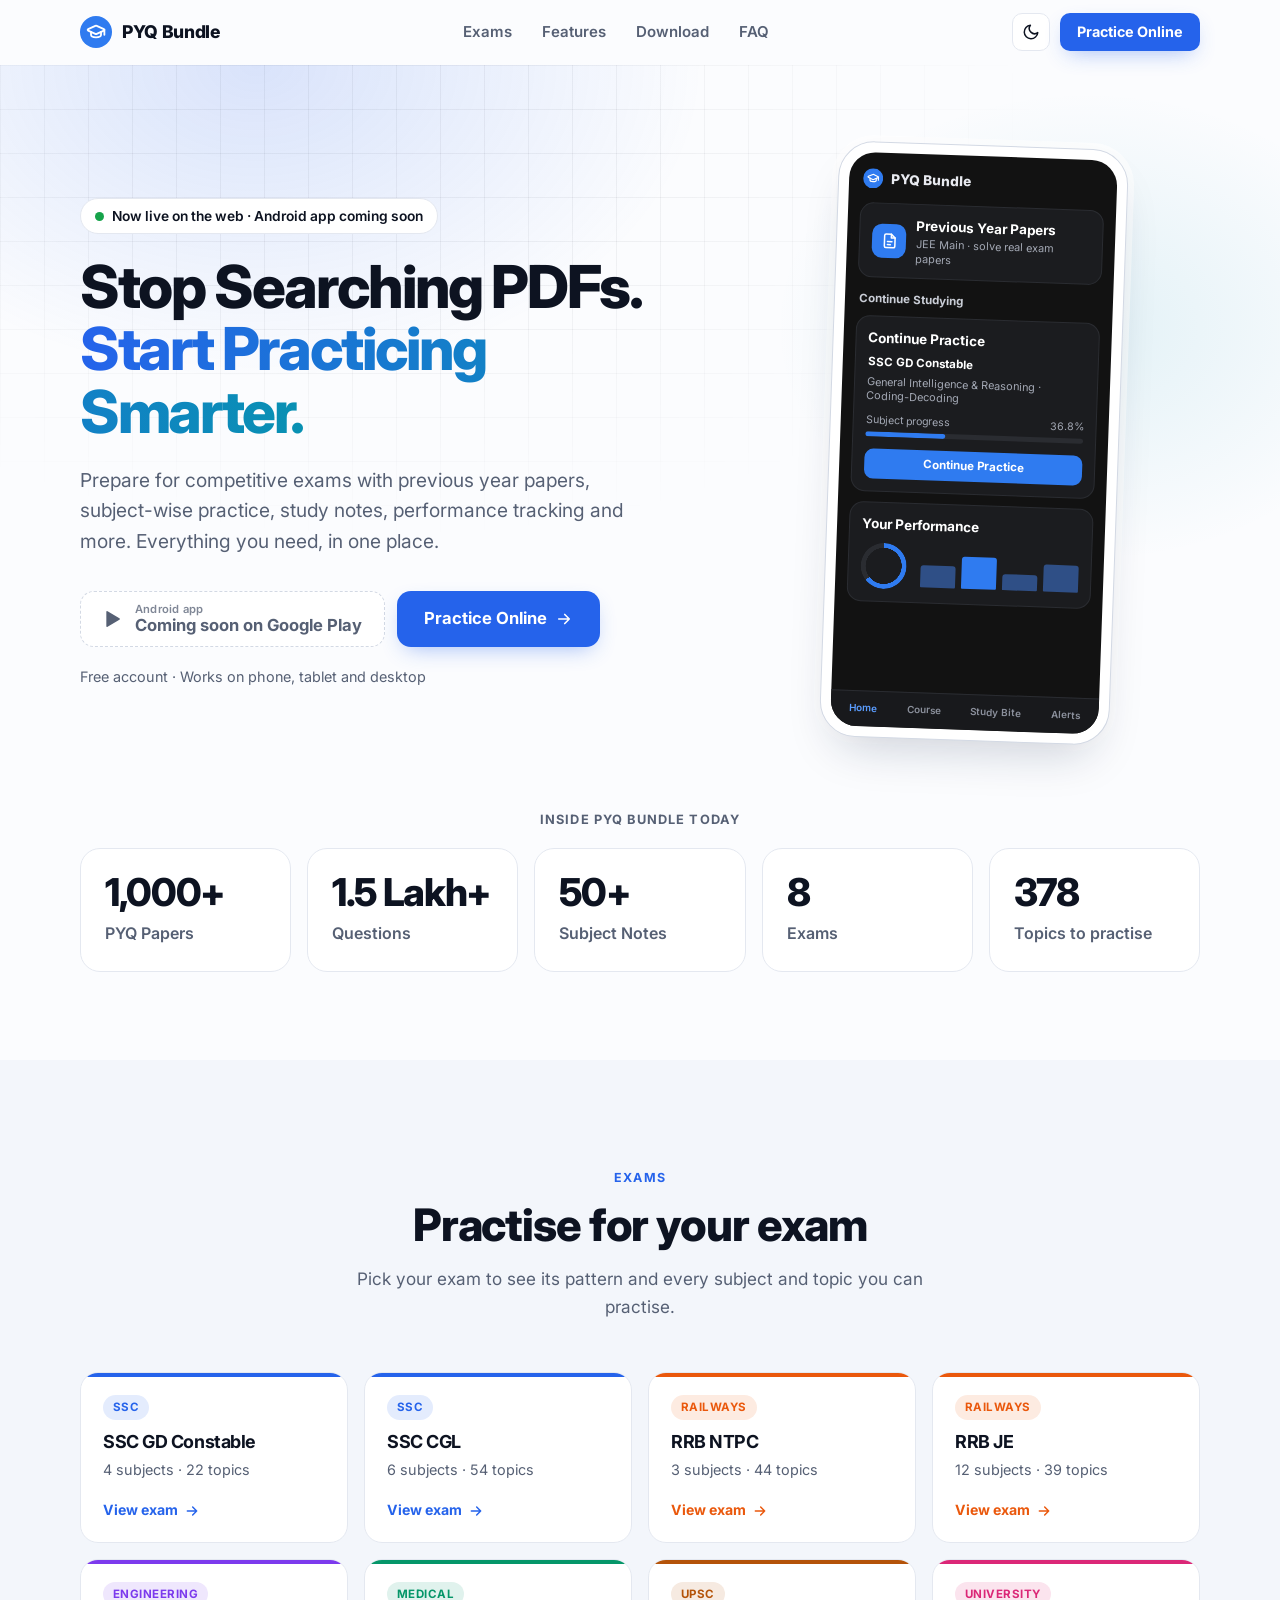
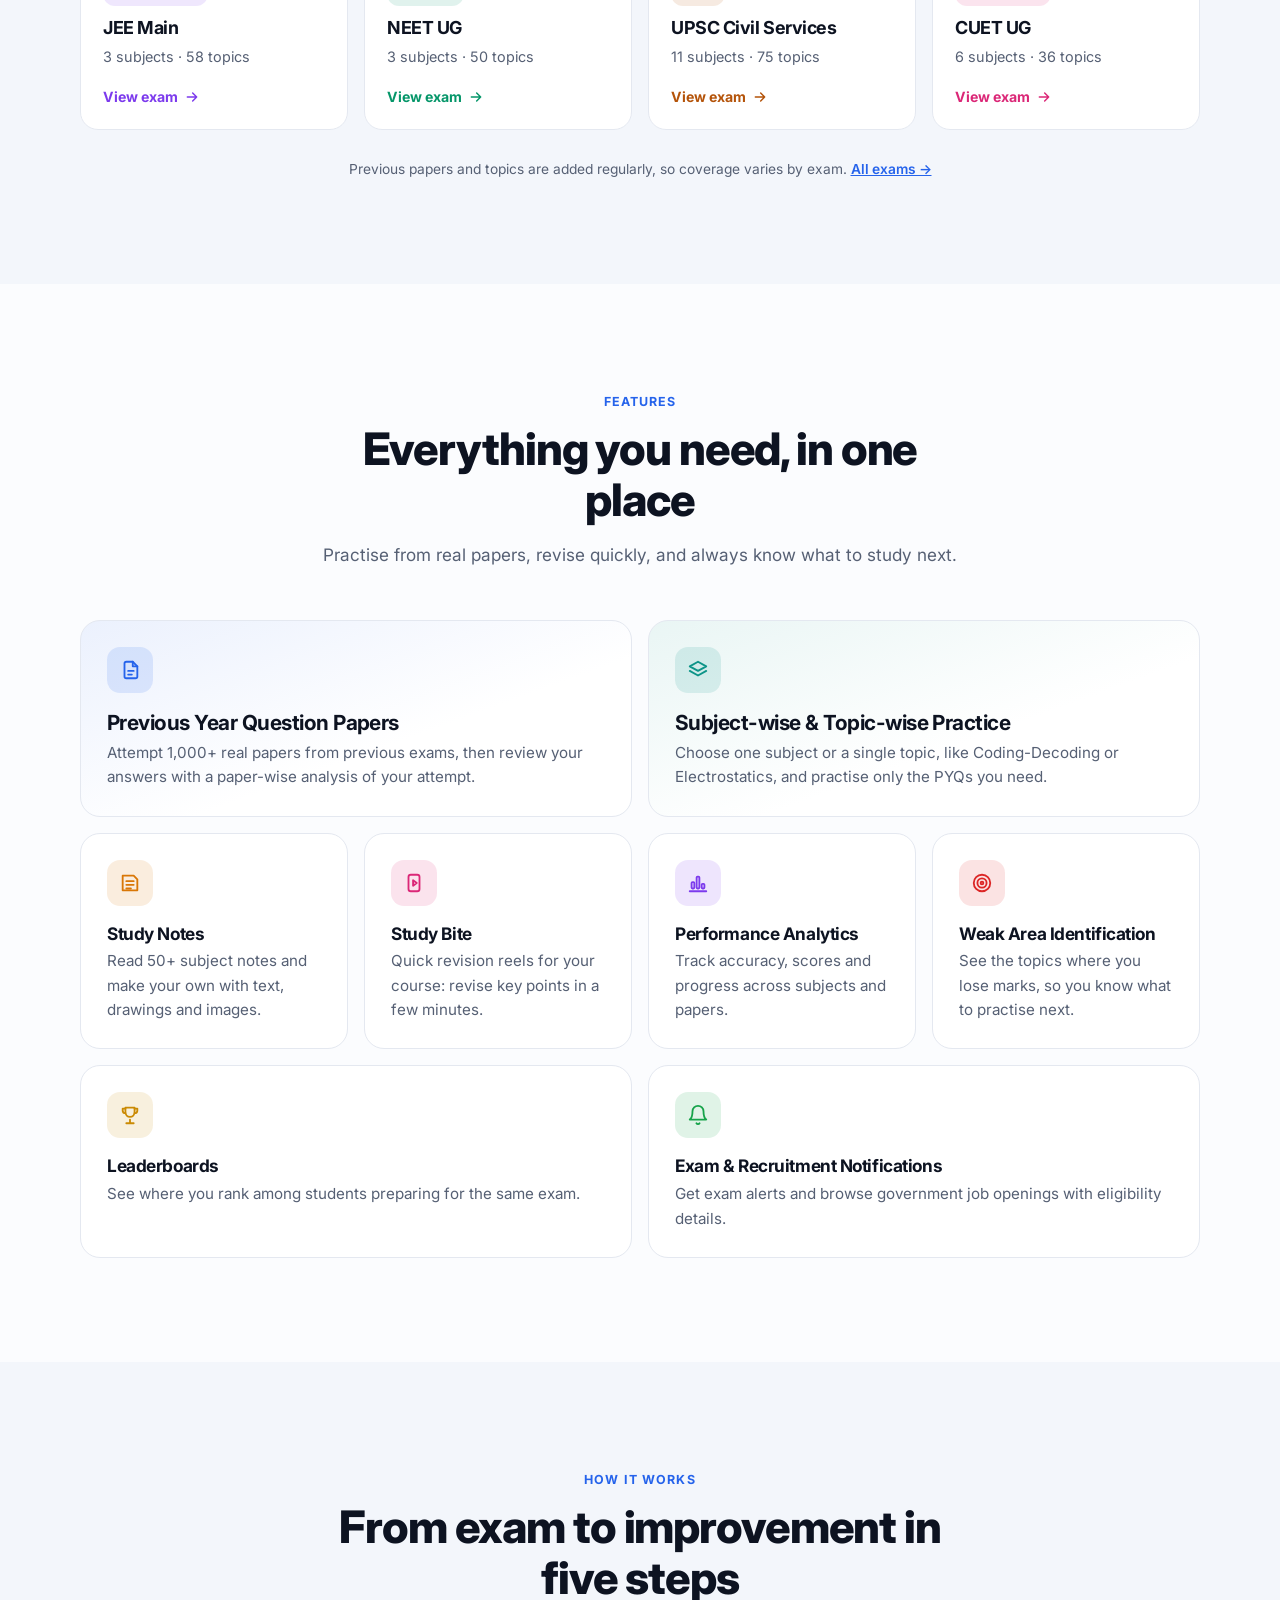
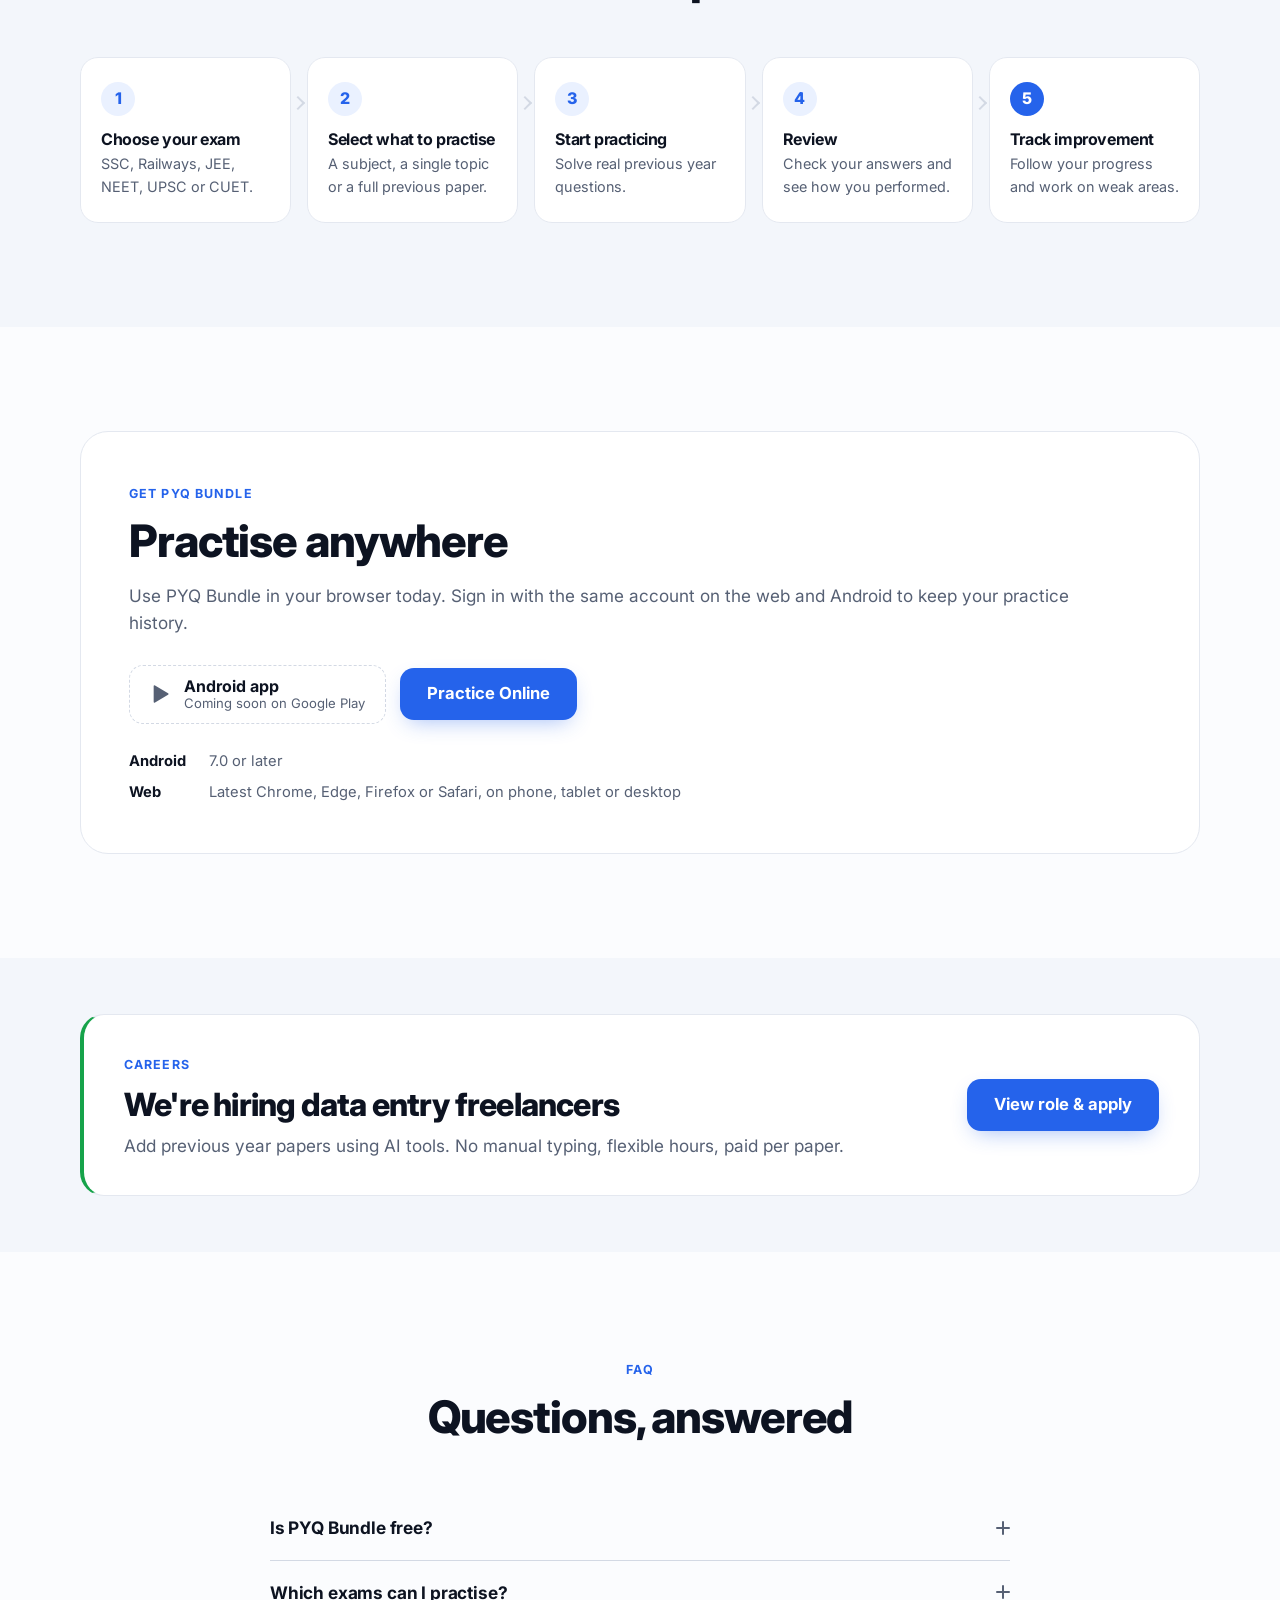
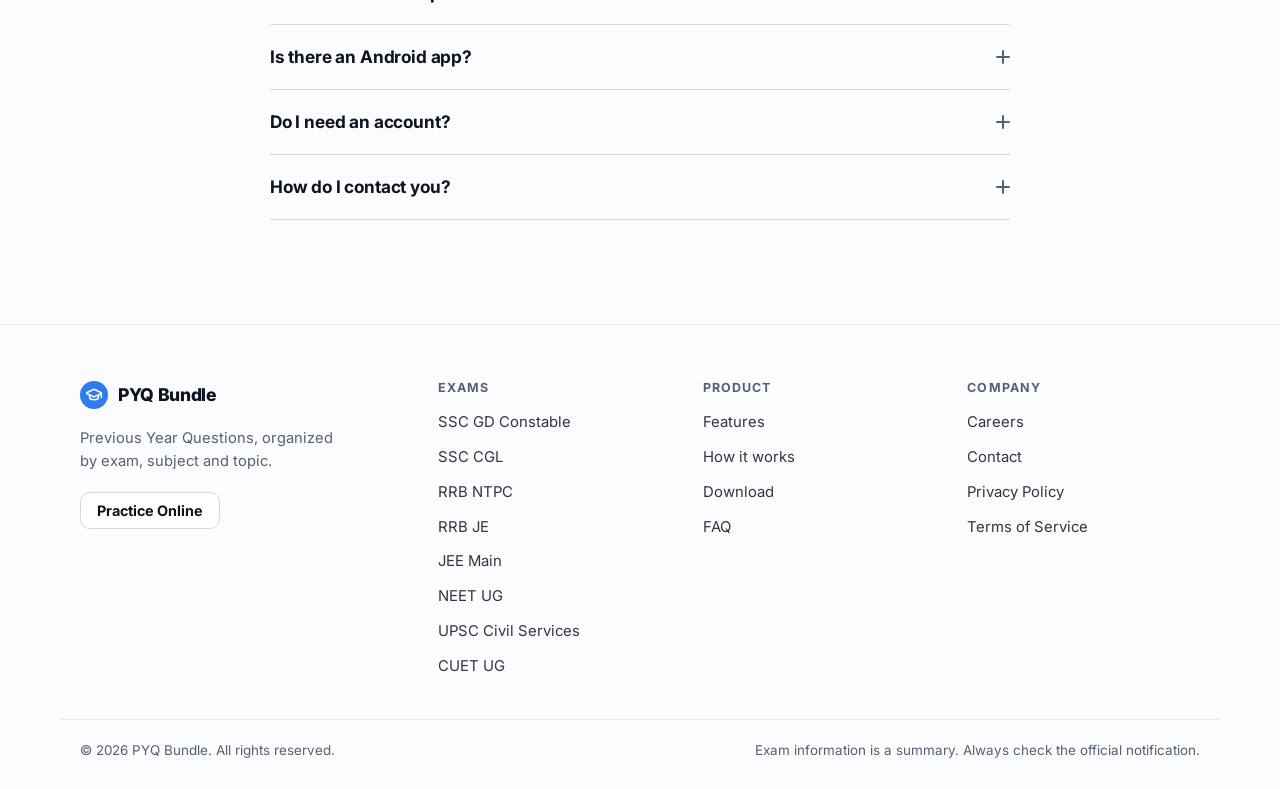
==== commit 8f66f75a: "Careers: AI-based data entry workflow, remove typing speed, cache-bust v9 - Rewrite the Data Entry F" ====
--- a/index.html
+++ b/index.html
@@ -37,8 +37,8 @@
   <link rel="preconnect" href="https://fonts.googleapis.com">
   <link rel="preconnect" href="https://fonts.gstatic.com" crossorigin>
   <link rel="stylesheet" href="https://fonts.googleapis.com/css2?family=Inter:wght@400..800&display=swap">
-  <link rel="stylesheet" href="css/styles.css?v=8">
-  <script src="js/main.js?v=8" defer></script>
+  <link rel="stylesheet" href="css/styles.css?v=9">
+  <script src="js/main.js?v=9" defer></script>
 
   <script type="application/ld+json">
   {
@@ -319,7 +319,7 @@
           <div>
             <p class="eyebrow">Careers</p>
             <h2 id="hiring-title">We're hiring data entry freelancers</h2>
-            <p class="section-sub">Work remotely, choose your hours, and help lakhs of students practise real exam questions.</p>
+            <p class="section-sub">Add previous year papers using AI tools. No manual typing, flexible hours, paid per paper.</p>
           </div>
           <a class="btn btn-primary btn-lg" href="careers.html" data-cta="home_careers">View role &amp; apply</a>
         </div>
--- a/css/styles.css
+++ b/css/styles.css
@@ -620,6 +620,9 @@
   color: var(--primary); background: var(--primary-soft); border-radius: 50%;
 }
 .hire-steps span { font-size: .9rem; color: var(--muted); }
+.job-intro { margin-top: 22px; padding: 14px 16px; color: var(--muted); background: var(--success-soft); border-radius: 12px; }
+.job-intro strong { color: var(--text); }
+.work-steps li::before { color: #fff; background: var(--btn-bg); }
 .form-title { margin-bottom: 20px; font-size: 1.35rem; }
 #apply { position: sticky; top: 84px; }
 fieldset.field { margin: 0 0 18px; padding: 0; border: 0; min-width: 0; }
